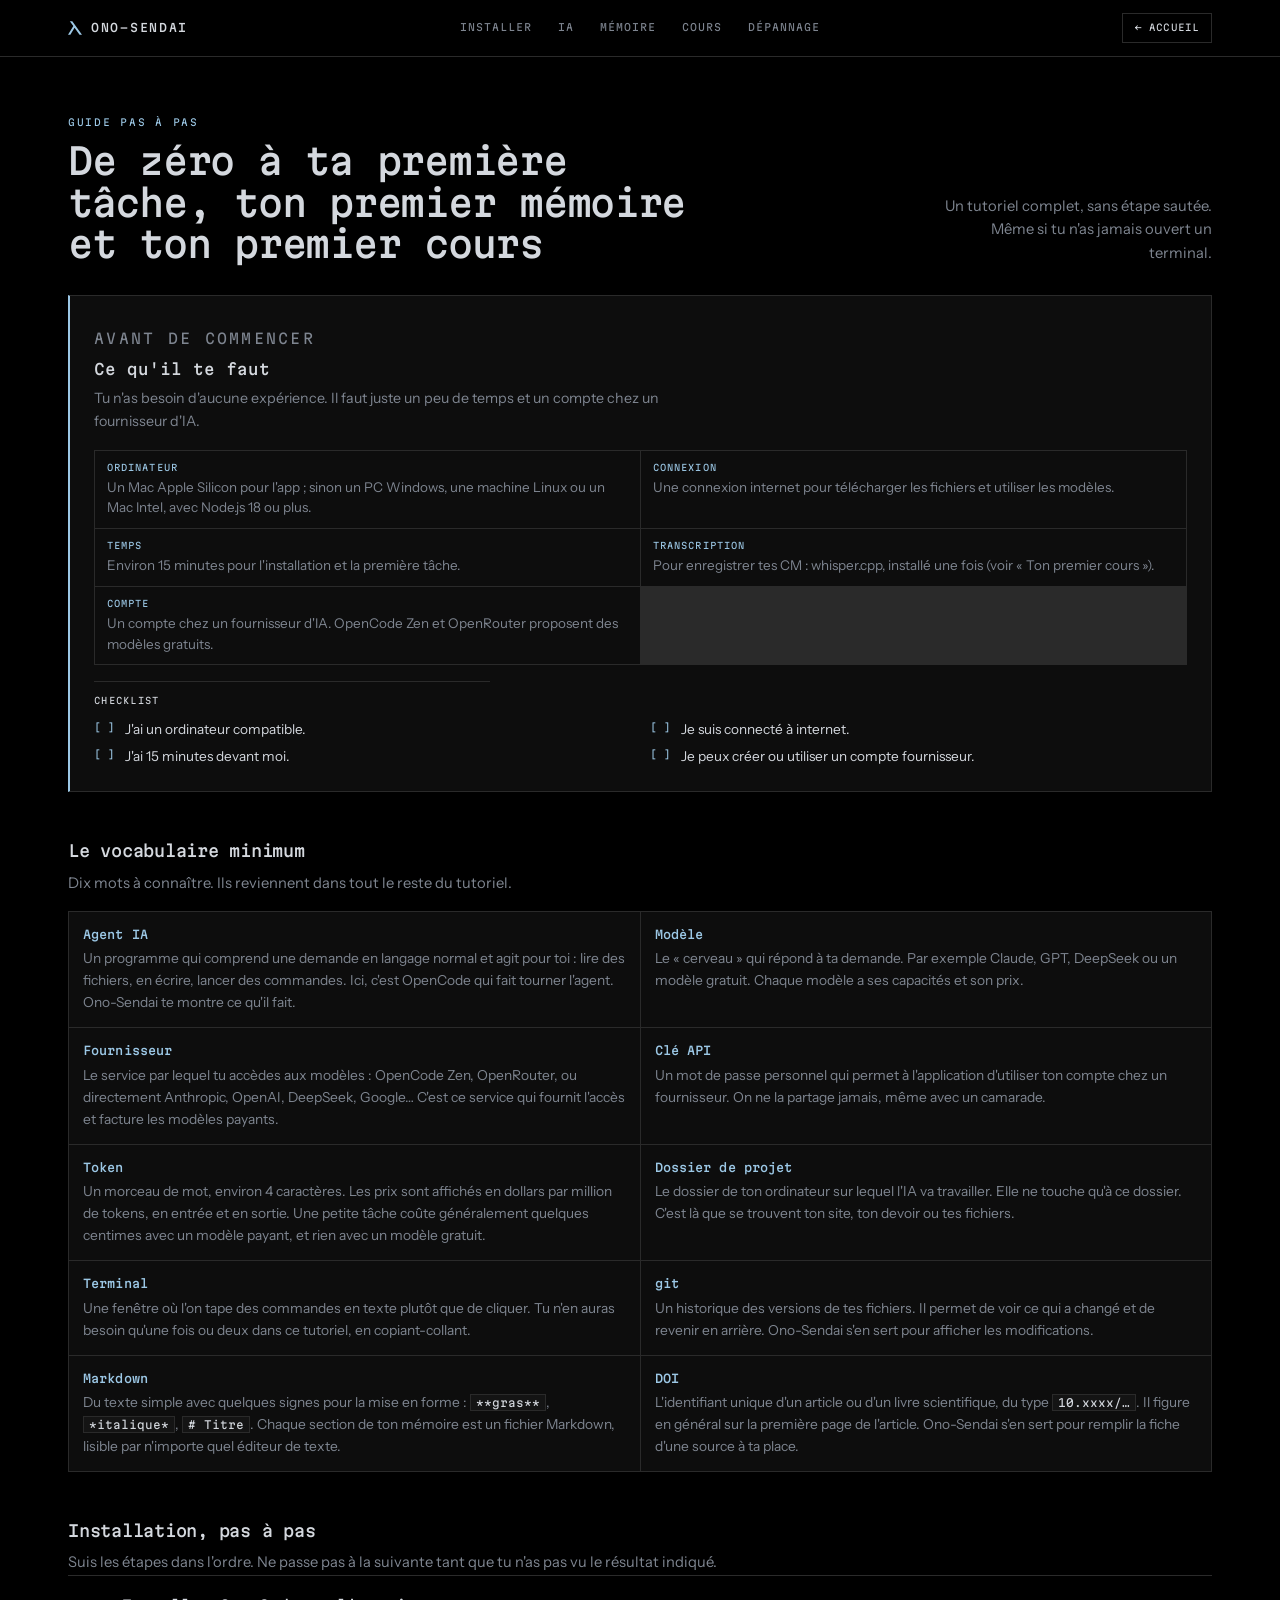
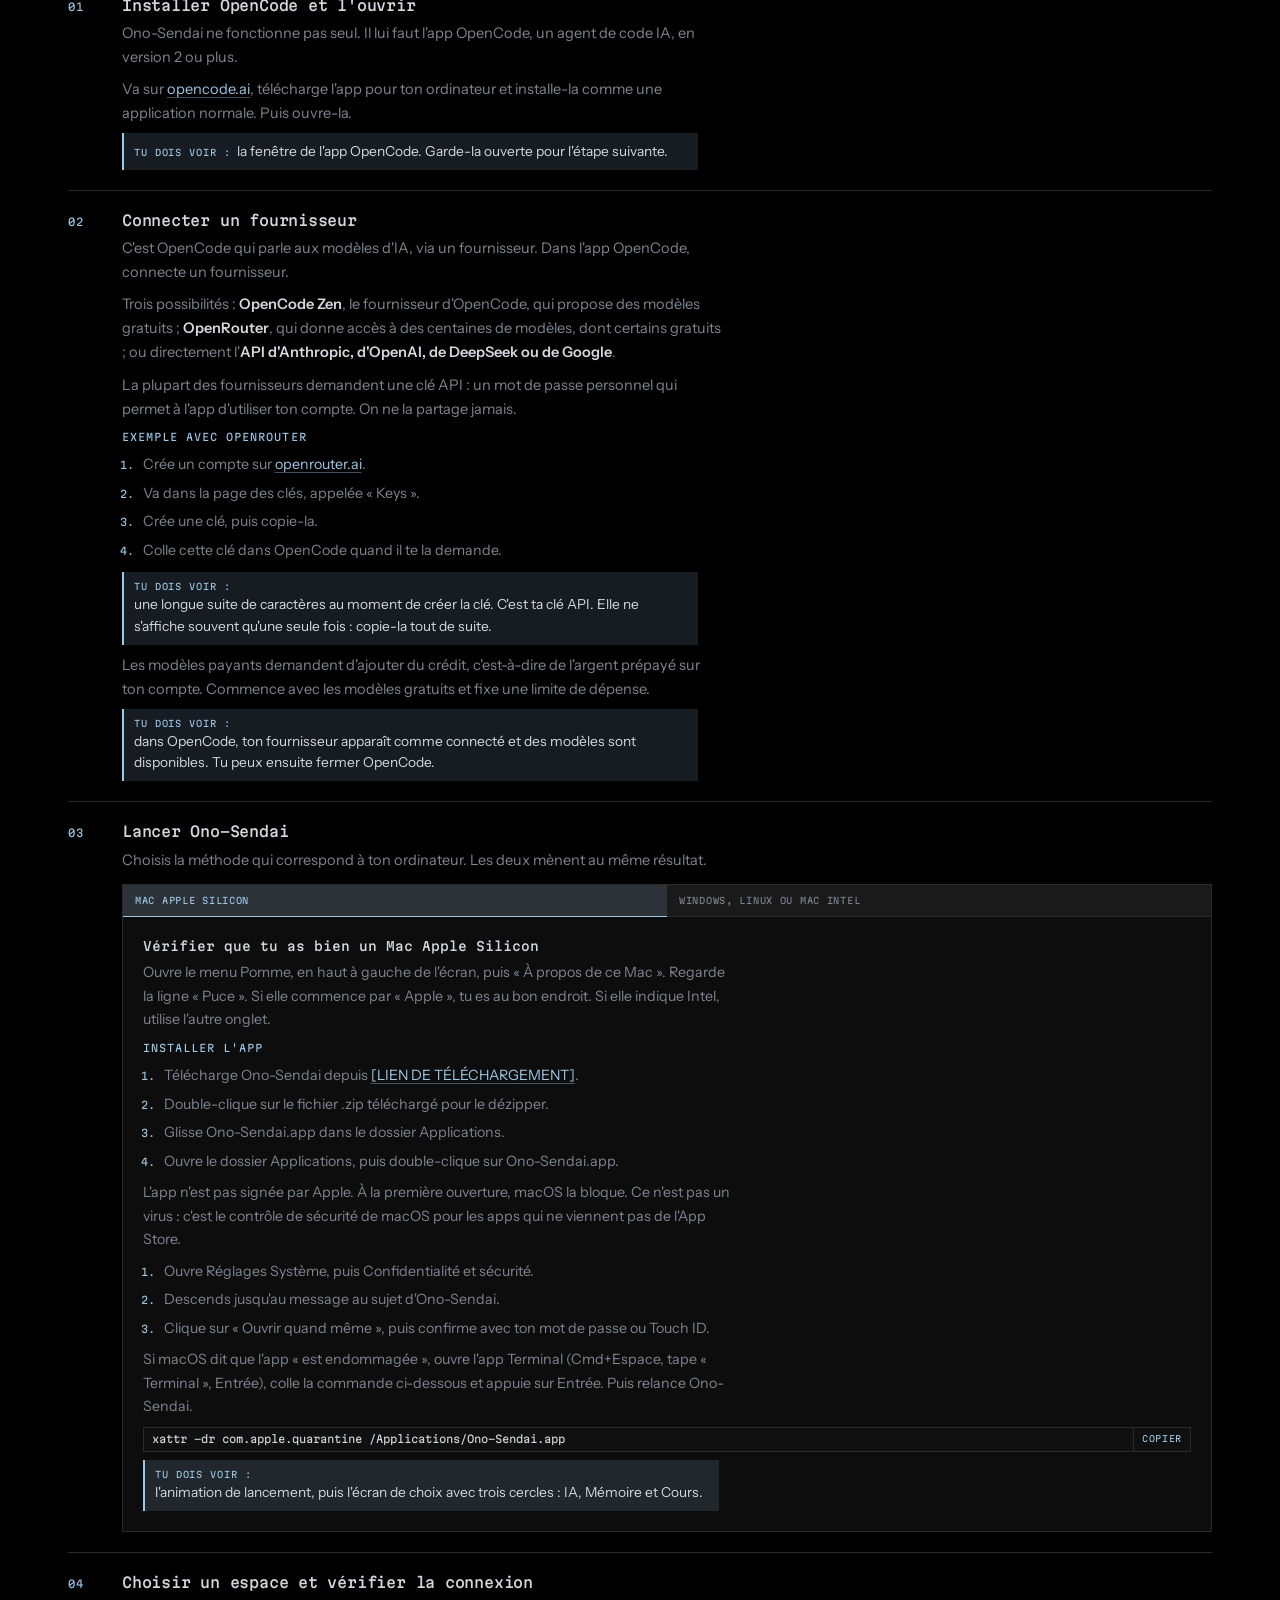
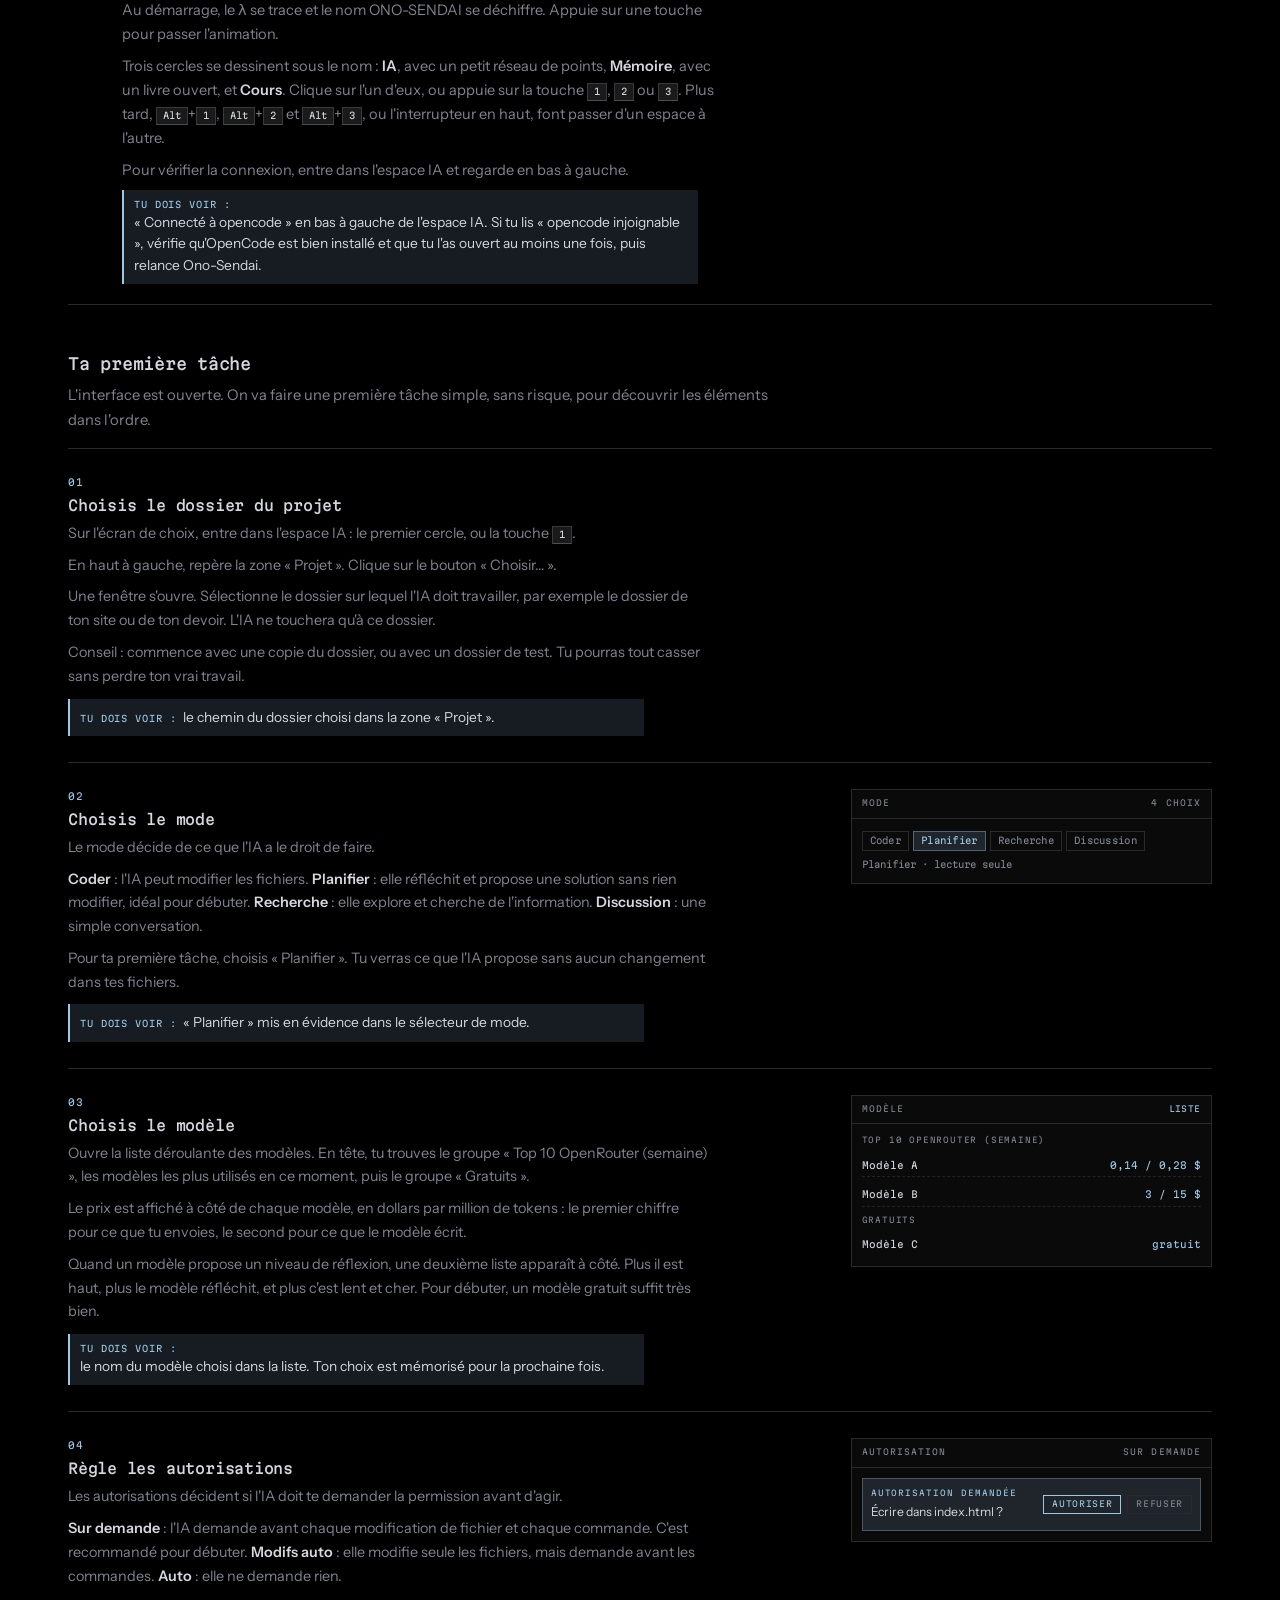
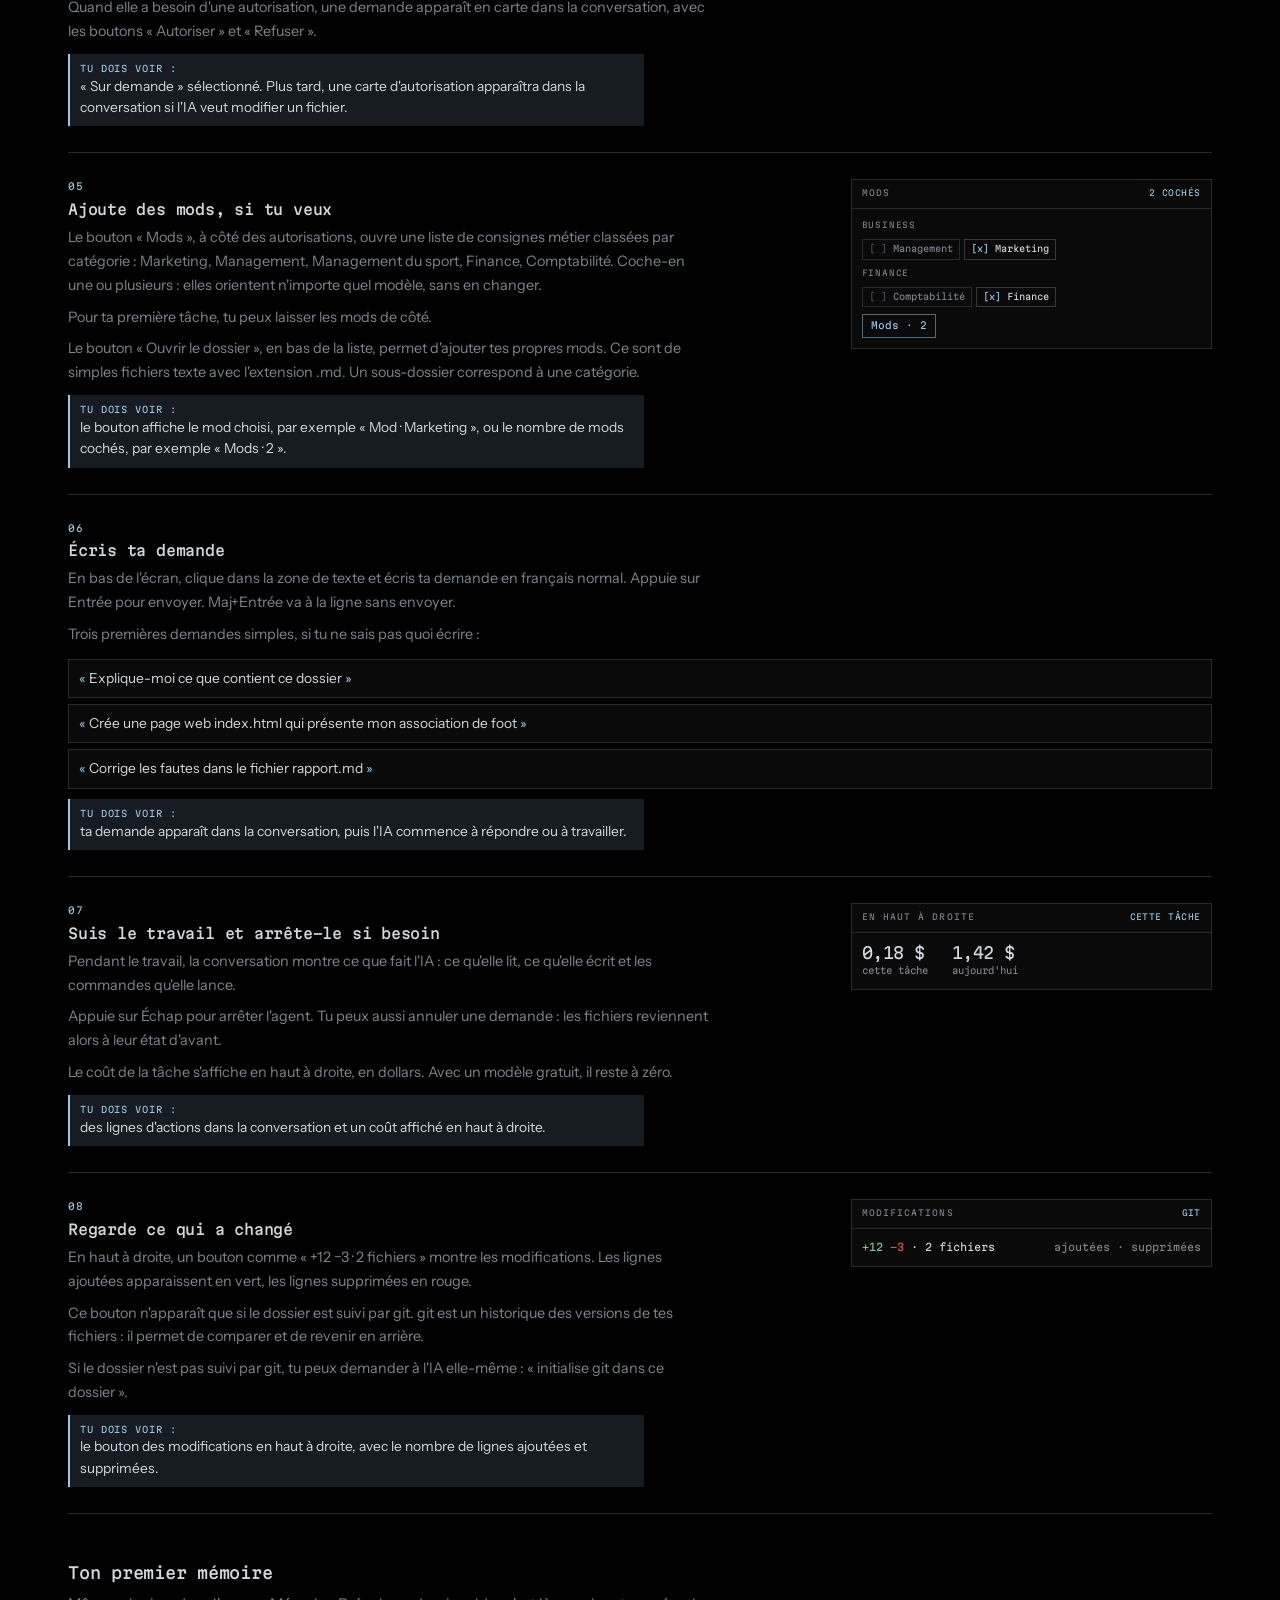
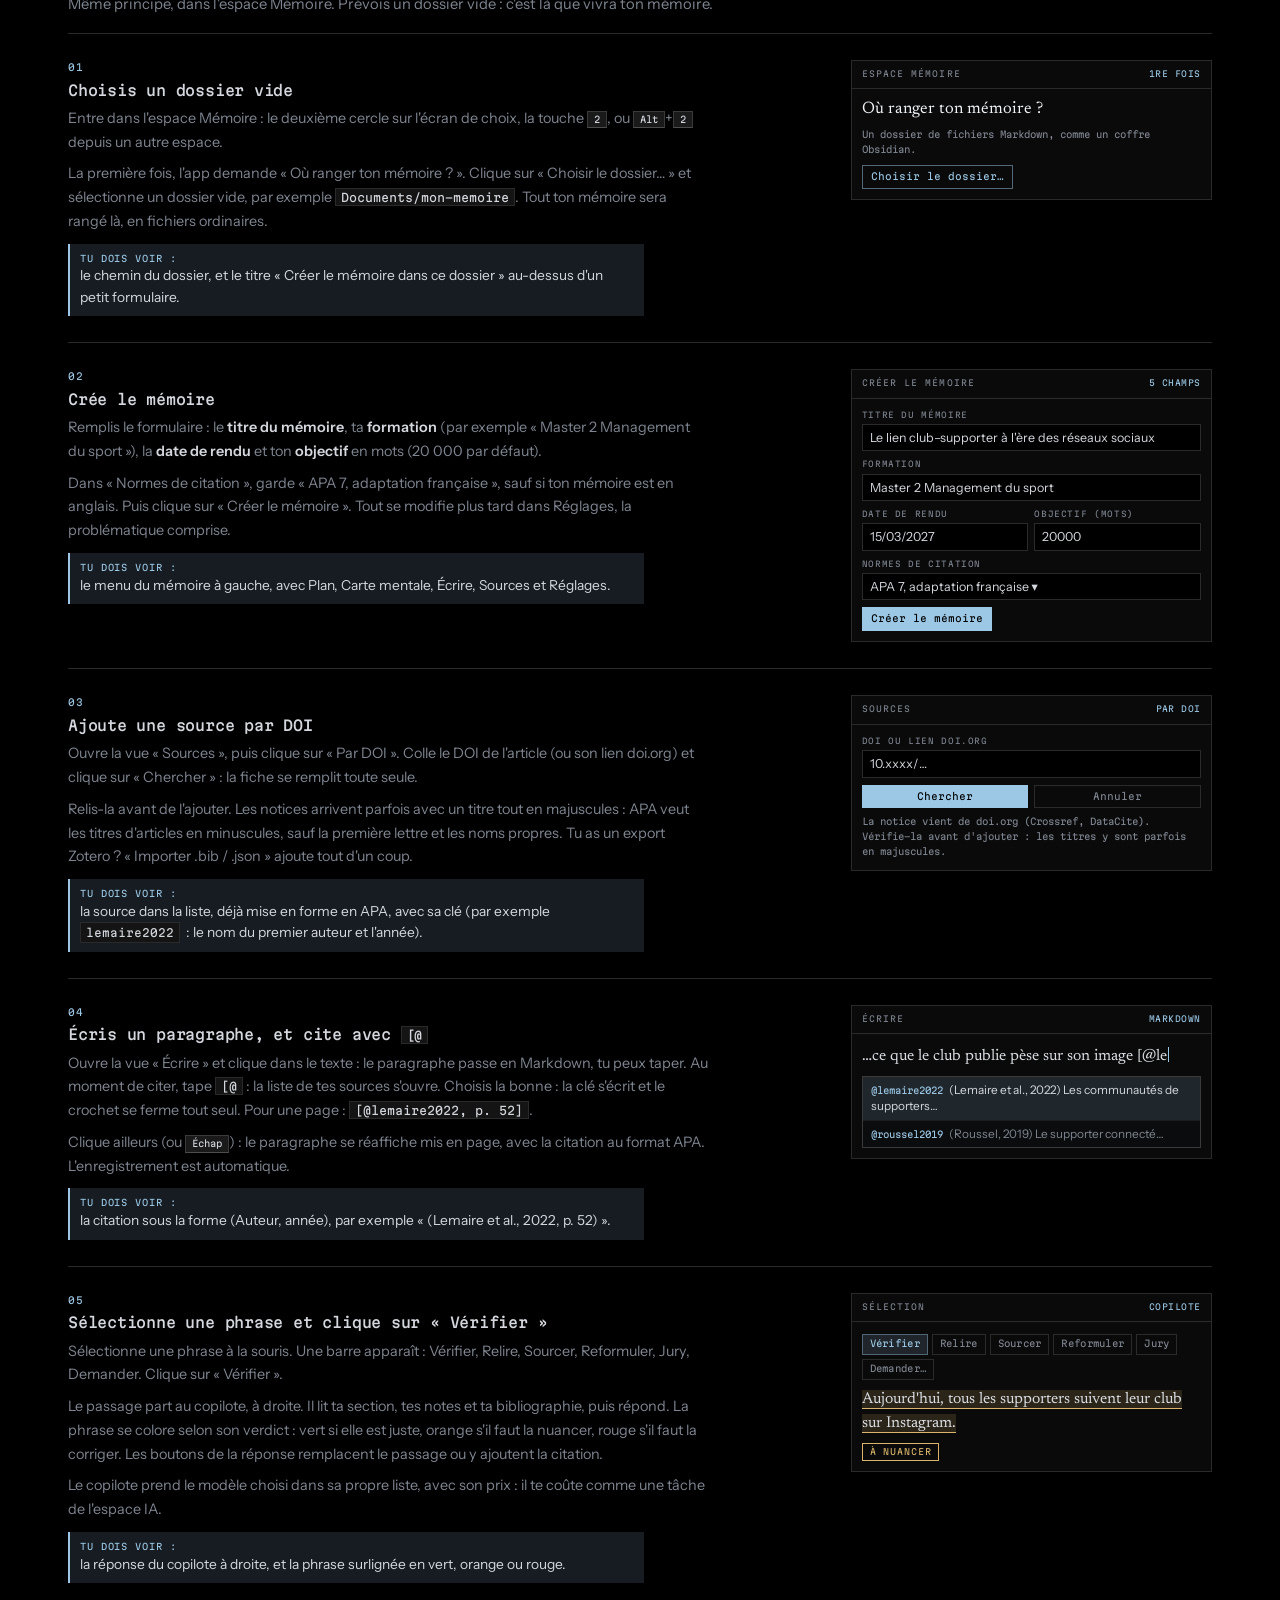
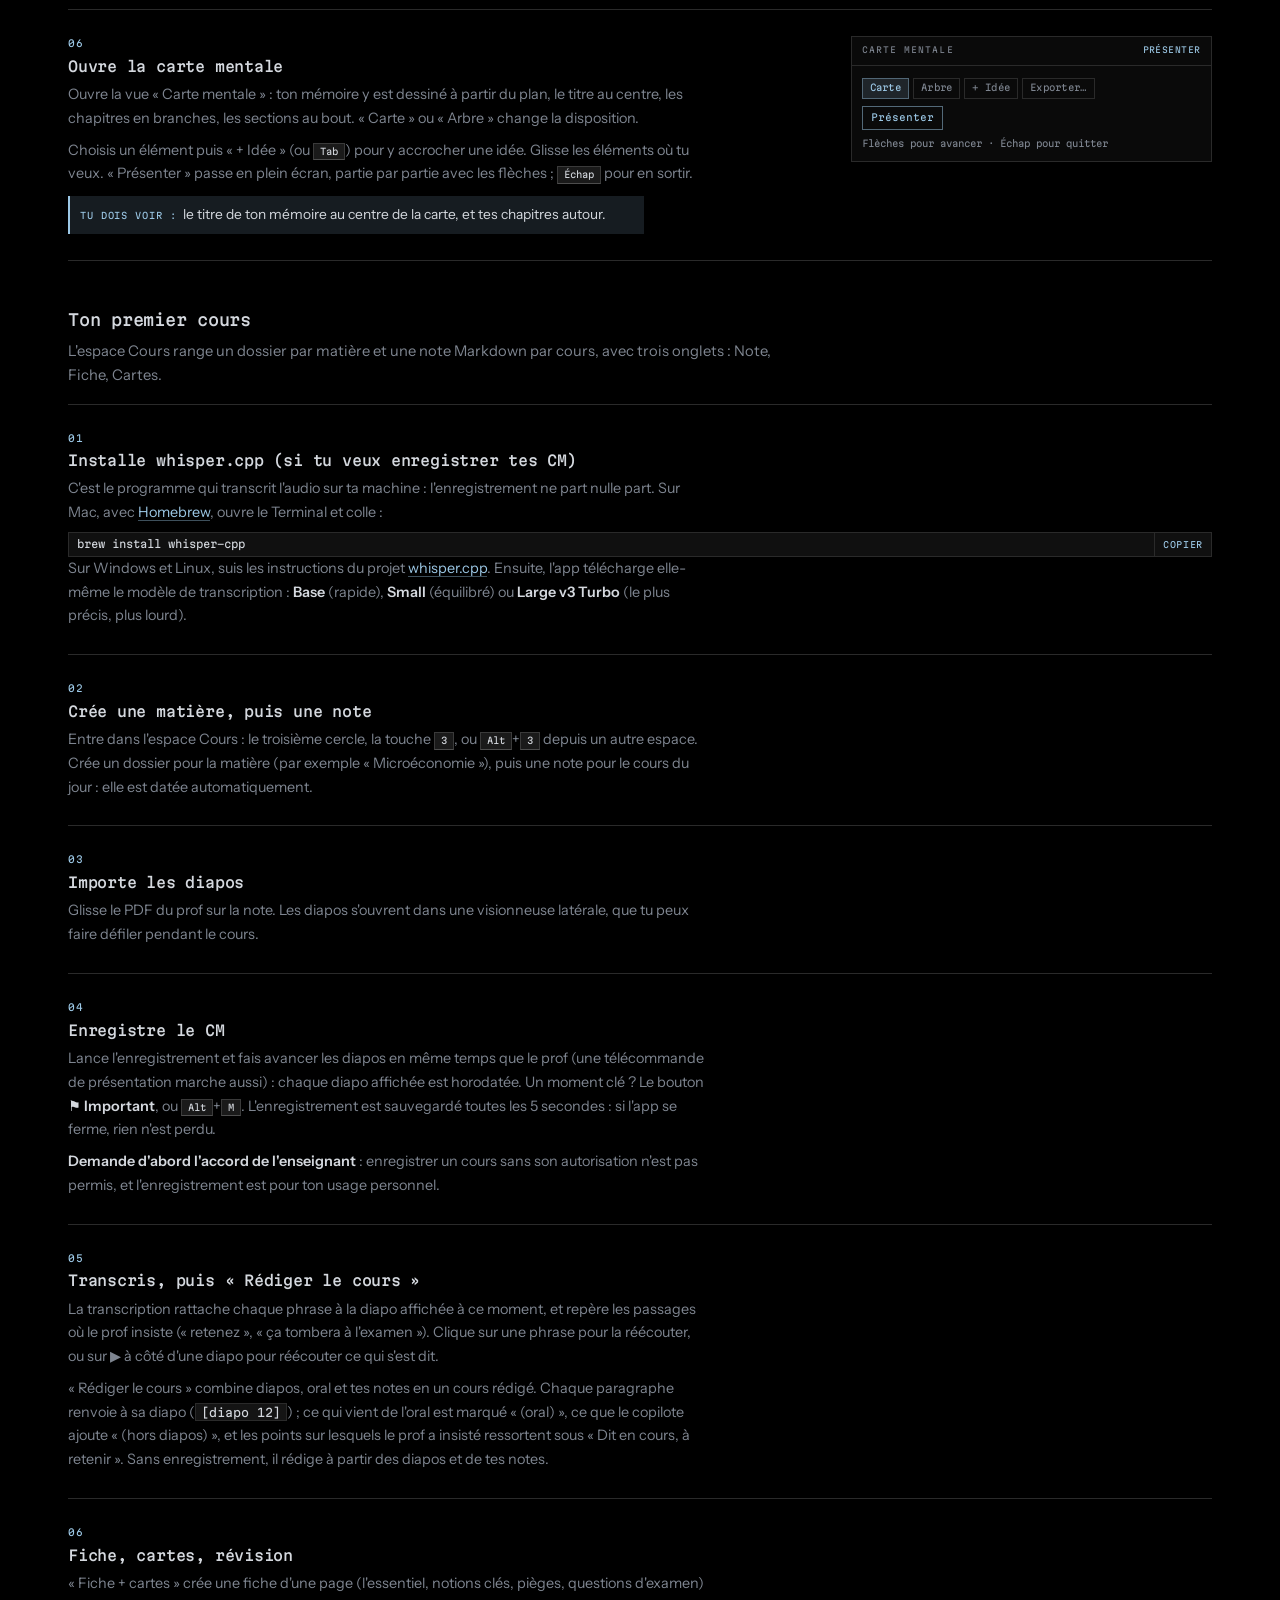
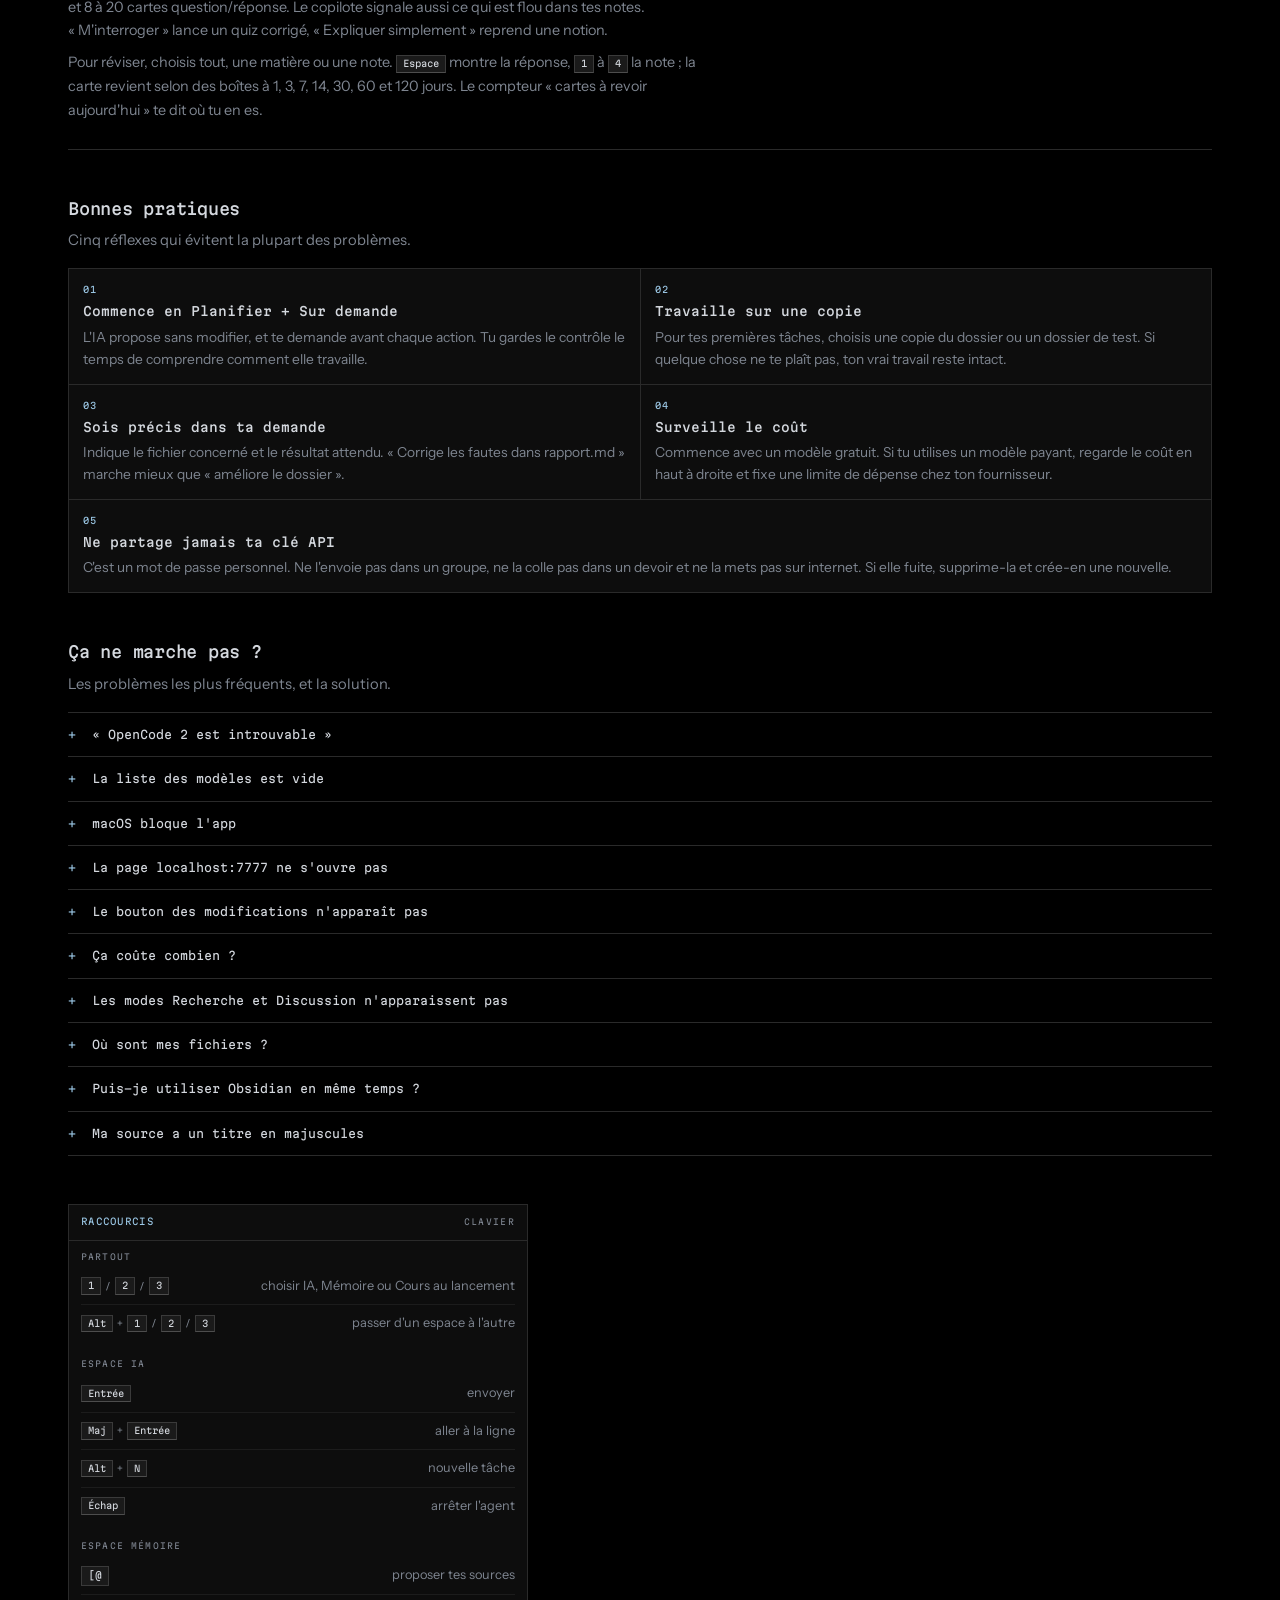
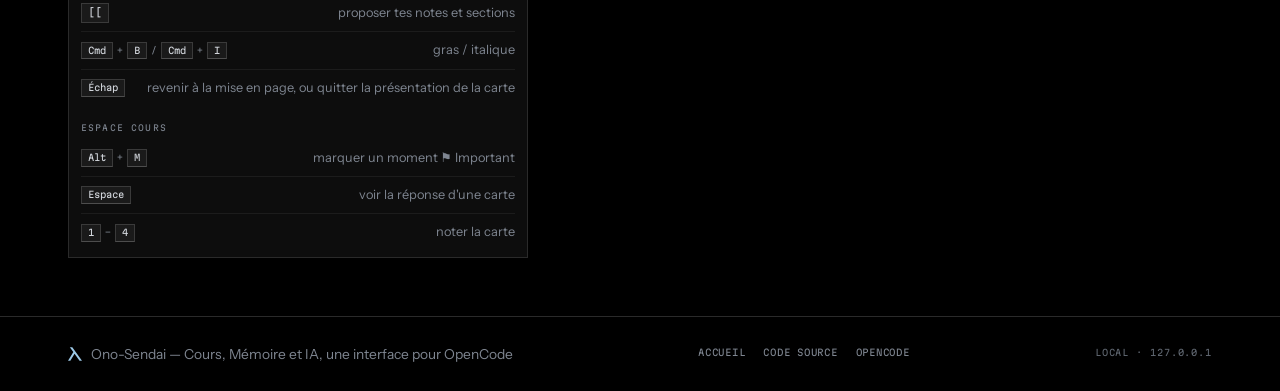
==== guide.html @ bf69ac24 "Landing v3 : trois espaces, démo Cours et guide séparé - Hero : titre orienté bénéfice, nom qui se d" ====
<!doctype html>
<html lang="fr">
<head>
<meta charset="utf-8">
<meta name="viewport" content="width=device-width, initial-scale=1">
<title>Guide d'installation et de prise en main — Ono-Sendai</title>
<meta name="description" content="Installer Ono-Sendai pas à pas (OpenCode, fournisseur de modèles, app Mac ou navigateur, whisper.cpp), puis ta première tâche IA, ton premier mémoire et ton premier cours. Dépannage inclus.">
<meta name="color-scheme" content="dark">
<meta name="theme-color" content="#000000">
<link rel="icon" href="assets/favicon.svg" type="image/svg+xml">
<meta property="og:type" content="article">
<meta property="og:locale" content="fr_FR">
<meta property="og:site_name" content="Ono-Sendai">
<meta property="og:title" content="Guide pas à pas — Ono-Sendai">
<meta property="og:description" content="De zéro à ta première tâche, ton premier mémoire et ton premier cours. Même si tu n'as jamais ouvert un terminal.">
<meta property="og:image" content="assets/og.jpg">
<meta name="twitter:card" content="summary_large_image">
<script>document.documentElement.classList.add('js')</script>
<link rel="preconnect" href="https://fonts.googleapis.com">
<link rel="preconnect" href="https://fonts.gstatic.com" crossorigin>
<link href="https://fonts.googleapis.com/css2?family=Instrument+Sans:ital,wght@0,400..700;1,400..600&family=Martian+Mono:wdth,wght@75..112.5,100..800&family=Newsreader:ital,opsz,wght@0,6..72,400..600;1,6..72,400&display=swap" rel="stylesheet">
<link rel="stylesheet" href="assets/site.css">
<script src="assets/site.js" defer></script>
</head>
<body>
<a class="skip" href="#contenu">Aller au contenu</a>

<header class="site-header">
  <div class="wrap header-inner">
    <a class="brand" href="index.html" aria-label="Ono-Sendai, page d'accueil">
      <svg class="brand-mark" viewBox="0 0 1027 1000" aria-hidden="true" focusable="false"><path fill="currentColor" pathLength="1" d="M135 0 L315 0 L1027 1000 L847 1000 L483 489 L171 1000 L0 1000 L391 360 Z"/></svg>
      <span>Ono-Sendai</span>
    </a>
    <nav class="nav" aria-label="Sommaire du guide">
      <a href="#installation">Installer</a>
      <a href="#premiere-tache">IA</a>
      <a href="#premier-memoire">Mémoire</a>
      <a href="#premier-cours">Cours</a>
      <a href="#depannage">Dépannage</a>
    </nav>
    <a class="btn ghost sm header-cta" href="index.html">← Accueil</a>
  </div>
</header>

<main id="contenu">
  <section class="section guide" id="utilisation" aria-labelledby="usage-title">
    <div class="wrap">
      <div class="section-head">
        <div>
          <p class="eyebrow">Guide pas à pas</p>
          <h1 id="usage-title" class="guide-h1">De zéro à ta première tâche, ton premier mémoire et ton premier cours</h1>
        </div>
        <p class="section-note">Un tutoriel complet, sans étape sautée. Même si tu n'as jamais ouvert un terminal.</p>
      </div>

      <div class="callout" aria-labelledby="prereq-title">
        <p class="callout-label">Avant de commencer</p>
        <h3 id="prereq-title">Ce qu'il te faut</h3>
        <p>Tu n'as besoin d'aucune expérience. Il faut juste un peu de temps et un compte chez un fournisseur d'IA.</p>
        <ul class="need-list">
          <li>
            <span class="need-key">Ordinateur</span>
            <span>Un Mac Apple Silicon pour l'app&nbsp;; sinon un PC Windows, une machine Linux ou un Mac Intel, avec Node.js 18 ou plus.</span>
          </li>
          <li>
            <span class="need-key">Connexion</span>
            <span>Une connexion internet pour télécharger les fichiers et utiliser les modèles.</span>
          </li>
          <li>
            <span class="need-key">Temps</span>
            <span>Environ 15 minutes pour l'installation et la première tâche.</span>
          </li>
          <li>
            <span class="need-key">Transcription</span>
            <span>Pour enregistrer tes CM&nbsp;: whisper.cpp, installé une fois (voir «&nbsp;Ton premier cours&nbsp;»).</span>
          </li>
          <li>
            <span class="need-key">Compte</span>
            <span>Un compte chez un fournisseur d'IA. OpenCode Zen et OpenRouter proposent des modèles gratuits.</span>
          </li>
        </ul>
        <p class="check-label">Checklist</p>
        <ul class="checklist">
          <li>J'ai un ordinateur compatible.</li>
          <li>Je suis connecté à internet.</li>
          <li>J'ai 15 minutes devant moi.</li>
          <li>Je peux créer ou utiliser un compte fournisseur.</li>
        </ul>
      </div>

      <h3 class="block-title">Le vocabulaire minimum</h3>
      <p class="block-intro">Dix mots à connaître. Ils reviennent dans tout le reste du tutoriel.</p>
      <dl class="glossary">
        <div class="term">
          <dt>Agent IA</dt>
          <dd>Un programme qui comprend une demande en langage normal et agit pour toi : lire des fichiers, en écrire, lancer des commandes. Ici, c'est OpenCode qui fait tourner l'agent. Ono-Sendai te montre ce qu'il fait.</dd>
        </div>
        <div class="term">
          <dt>Modèle</dt>
          <dd>Le « cerveau » qui répond à ta demande. Par exemple Claude, GPT, DeepSeek ou un modèle gratuit. Chaque modèle a ses capacités et son prix.</dd>
        </div>
        <div class="term">
          <dt>Fournisseur</dt>
          <dd>Le service par lequel tu accèdes aux modèles : OpenCode Zen, OpenRouter, ou directement Anthropic, OpenAI, DeepSeek, Google… C'est ce service qui fournit l'accès et facture les modèles payants.</dd>
        </div>
        <div class="term">
          <dt>Clé API</dt>
          <dd>Un mot de passe personnel qui permet à l'application d'utiliser ton compte chez un fournisseur. On ne la partage jamais, même avec un camarade.</dd>
        </div>
        <div class="term">
          <dt>Token</dt>
          <dd>Un morceau de mot, environ 4 caractères. Les prix sont affichés en dollars par million de tokens, en entrée et en sortie. Une petite tâche coûte généralement quelques centimes avec un modèle payant, et rien avec un modèle gratuit.</dd>
        </div>
        <div class="term">
          <dt>Dossier de projet</dt>
          <dd>Le dossier de ton ordinateur sur lequel l'IA va travailler. Elle ne touche qu'à ce dossier. C'est là que se trouvent ton site, ton devoir ou tes fichiers.</dd>
        </div>
        <div class="term">
          <dt>Terminal</dt>
          <dd>Une fenêtre où l'on tape des commandes en texte plutôt que de cliquer. Tu n'en auras besoin qu'une fois ou deux dans ce tutoriel, en copiant-collant.</dd>
        </div>
        <div class="term">
          <dt>git</dt>
          <dd>Un historique des versions de tes fichiers. Il permet de voir ce qui a changé et de revenir en arrière. Ono-Sendai s'en sert pour afficher les modifications.</dd>
        </div>
        <div class="term">
          <dt>Markdown</dt>
          <dd>Du texte simple avec quelques signes pour la mise en forme : <span class="inline-code">**gras**</span>, <span class="inline-code">*italique*</span>, <span class="inline-code"># Titre</span>. Chaque section de ton mémoire est un fichier Markdown, lisible par n'importe quel éditeur de texte.</dd>
        </div>
        <div class="term">
          <dt>DOI</dt>
          <dd>L'identifiant unique d'un article ou d'un livre scientifique, du type <span class="inline-code">10.xxxx/…</span>. Il figure en général sur la première page de l'article. Ono-Sendai s'en sert pour remplir la fiche d'une source à ta place.</dd>
        </div>
      </dl>

      <h3 class="block-title" id="installation">Installation, pas à pas</h3>
      <p class="block-intro">Suis les étapes dans l'ordre. Ne passe pas à la suivante tant que tu n'as pas vu le résultat indiqué.</p>

      <ol class="steps install-steps">
        <li class="step">
          <span class="step-num">01</span>
          <div>
            <h3>Installer OpenCode et l'ouvrir</h3>
            <p>Ono-Sendai ne fonctionne pas seul. Il lui faut l'app OpenCode, un agent de code IA, en version 2 ou plus.</p>
            <p>Va sur <a href="https://opencode.ai" target="_blank" rel="noopener">opencode.ai</a>, télécharge l'app pour ton ordinateur et installe-la comme une application normale. Puis ouvre-la.</p>
            <p class="see"><span class="see-label">Tu dois voir :</span> la fenêtre de l'app OpenCode. Garde-la ouverte pour l'étape suivante.</p>
          </div>
        </li>

        <li class="step">
          <span class="step-num">02</span>
          <div>
            <h3>Connecter un fournisseur</h3>
            <p>C'est OpenCode qui parle aux modèles d'IA, via un fournisseur. Dans l'app OpenCode, connecte un fournisseur.</p>
            <p>Trois possibilités : <strong>OpenCode Zen</strong>, le fournisseur d'OpenCode, qui propose des modèles gratuits ; <strong>OpenRouter</strong>, qui donne accès à des centaines de modèles, dont certains gratuits ; ou directement l'<strong>API d'Anthropic, d'OpenAI, de DeepSeek ou de Google</strong>.</p>
            <p>La plupart des fournisseurs demandent une clé API : un mot de passe personnel qui permet à l'app d'utiliser ton compte. On ne la partage jamais.</p>
            <p class="subhead">Exemple avec OpenRouter</p>
            <ol class="mini-steps">
              <li>Crée un compte sur <a href="https://openrouter.ai" target="_blank" rel="noopener">openrouter.ai</a>.</li>
              <li>Va dans la page des clés, appelée « Keys ».</li>
              <li>Crée une clé, puis copie-la.</li>
              <li>Colle cette clé dans OpenCode quand il te la demande.</li>
            </ol>
            <p class="see"><span class="see-label">Tu dois voir :</span> une longue suite de caractères au moment de créer la clé. C'est ta clé API. Elle ne s'affiche souvent qu'une seule fois : copie-la tout de suite.</p>
            <p>Les modèles payants demandent d'ajouter du crédit, c'est-à-dire de l'argent prépayé sur ton compte. Commence avec les modèles gratuits et fixe une limite de dépense.</p>
            <p class="see"><span class="see-label">Tu dois voir :</span> dans OpenCode, ton fournisseur apparaît comme connecté et des modèles sont disponibles. Tu peux ensuite fermer OpenCode.</p>
          </div>
        </li>

        <li class="step">
          <span class="step-num">03</span>
          <div>
            <h3>Lancer Ono-Sendai</h3>
            <p>Choisis la méthode qui correspond à ton ordinateur. Les deux mènent au même résultat.</p>

            <div class="install-tabs" data-tabs>
              <div class="tablist" role="tablist" aria-label="Choisir la méthode de lancement" aria-orientation="horizontal">
                <button class="launch-tab" type="button" role="tab" id="tab-mac" aria-controls="panel-mac" aria-selected="true" tabindex="0">Mac Apple Silicon</button>
                <button class="launch-tab" type="button" role="tab" id="tab-web" aria-controls="panel-web" aria-selected="false" tabindex="-1">Windows, Linux ou Mac Intel</button>
              </div>

              <div class="tab-panel" role="tabpanel" id="panel-mac" aria-labelledby="tab-mac" tabindex="0">
                <h4 class="panel-title">Vérifier que tu as bien un Mac Apple Silicon</h4>
                <p>Ouvre le menu Pomme, en haut à gauche de l'écran, puis « À propos de ce Mac ». Regarde la ligne « Puce ». Si elle commence par « Apple », tu es au bon endroit. Si elle indique Intel, utilise l'autre onglet.</p>
                <p class="subhead">Installer l'app</p>
                <ol class="mini-steps">
                  <li>Télécharge Ono-Sendai depuis <a href="[LIEN DE TÉLÉCHARGEMENT]" target="_blank" rel="noopener">[LIEN DE TÉLÉCHARGEMENT]</a>.</li>
                  <li>Double-clique sur le fichier .zip téléchargé pour le dézipper.</li>
                  <li>Glisse Ono-Sendai.app dans le dossier Applications.</li>
                  <li>Ouvre le dossier Applications, puis double-clique sur Ono-Sendai.app.</li>
                </ol>
                <p>L'app n'est pas signée par Apple. À la première ouverture, macOS la bloque. Ce n'est pas un virus : c'est le contrôle de sécurité de macOS pour les apps qui ne viennent pas de l'App Store.</p>
                <ol class="mini-steps">
                  <li>Ouvre Réglages Système, puis Confidentialité et sécurité.</li>
                  <li>Descends jusqu'au message au sujet d'Ono-Sendai.</li>
                  <li>Clique sur « Ouvrir quand même », puis confirme avec ton mot de passe ou Touch ID.</li>
                </ol>
                <p>Si macOS dit que l'app « est endommagée », ouvre l'app Terminal (Cmd+Espace, tape « Terminal », Entrée), colle la commande ci-dessous et appuie sur Entrée. Puis relance Ono-Sendai.</p>
                <span class="cmd wide">
                  <code>xattr -dr com.apple.quarantine /Applications/Ono-Sendai.app</code>
                  <button class="copy" type="button" data-copy="xattr -dr com.apple.quarantine /Applications/Ono-Sendai.app" aria-label="Copier la commande xattr">copier</button>
                </span>
                <p class="see"><span class="see-label">Tu dois voir :</span> l'animation de lancement, puis l'écran de choix avec trois cercles&nbsp;: IA, Mémoire et Cours.</p>
              </div>

              <div class="tab-panel" role="tabpanel" id="panel-web" aria-labelledby="tab-web" tabindex="0">
                <h4 class="panel-title">Installer Node.js</h4>
                <p>Node.js est le programme qui fait tourner Ono-Sendai dans ton navigateur. Il te faut la version 18 ou plus.</p>
                <ol class="mini-steps">
                  <li>Va sur <a href="https://nodejs.org" target="_blank" rel="noopener">nodejs.org</a>.</li>
                  <li>Choisis la version « LTS », c'est-à-dire la version stable.</li>
                  <li>Installe-la avec les options par défaut.</li>
                </ol>
                <p class="see"><span class="see-label">Tu dois voir :</span> l'installation de Node.js se termine sans erreur.</p>
                <p class="subhead">Lancer Ono-Sendai</p>
                <ol class="mini-steps">
                  <li>Télécharge le dossier Ono-Sendai depuis <a href="[LIEN DE TÉLÉCHARGEMENT]" target="_blank" rel="noopener">[LIEN DE TÉLÉCHARGEMENT]</a>, puis dézippe-le.</li>
                  <li><strong>Windows</strong> : ouvre le dossier et double-clique sur <span class="inline-code">start.bat</span>. Si Windows affiche « Windows a protégé votre ordinateur », clique sur « Informations complémentaires » puis « Exécuter quand même ».</li>
                  <li><strong>Mac Intel ou Linux</strong> : ouvre le Terminal, tape <span class="inline-code">sh</span> suivi d'un espace, glisse le fichier <span class="inline-code">start.sh</span> du dossier dans la fenêtre du Terminal (son chemin s'écrit tout seul), puis appuie sur Entrée.</li>
                </ol>
                <p>Une fenêtre noire reste ouverte : c'est le programme qui fait tourner Ono-Sendai. Laisse-la ouverte pendant tout ton travail ; la fermer arrête Ono-Sendai.</p>
                <p>L'interface s'ouvre dans ton navigateur à l'adresse <span class="inline-code">http://localhost:7777</span>. C'est une adresse locale : elle ne fonctionne que sur ton ordinateur, pas sur internet. Si la page ne s'ouvre pas seule, tape l'adresse toi-même.</p>
                <p class="see"><span class="see-label">Tu dois voir :</span> l'écran de choix d'Ono-Sendai dans le navigateur (trois cercles&nbsp;: IA, Mémoire et Cours), et la fenêtre noire toujours ouverte.</p>
              </div>
            </div>
          </div>
        </li>

        <li class="step">
          <span class="step-num">04</span>
          <div>
            <h3>Choisir un espace et vérifier la connexion</h3>
            <p>Au démarrage, le λ se trace et le nom ONO-SENDAI se déchiffre. Appuie sur une touche pour passer l'animation.</p>
            <p>Trois cercles se dessinent sous le nom : <strong>IA</strong>, avec un petit réseau de points, <strong>Mémoire</strong>, avec un livre ouvert, et <strong>Cours</strong>. Clique sur l'un d'eux, ou appuie sur la touche <kbd>1</kbd>, <kbd>2</kbd> ou <kbd>3</kbd>. Plus tard, <kbd>Alt</kbd>+<kbd>1</kbd>, <kbd>Alt</kbd>+<kbd>2</kbd> et <kbd>Alt</kbd>+<kbd>3</kbd>, ou l'interrupteur en haut, font passer d'un espace à l'autre.</p>
            <p>Pour vérifier la connexion, entre dans l'espace IA et regarde en bas à gauche.</p>
            <p class="see"><span class="see-label">Tu dois voir :</span> « Connecté à opencode » en bas à gauche de l'espace IA. Si tu lis « opencode injoignable », vérifie qu'OpenCode est bien installé et que tu l'as ouvert au moins une fois, puis relance Ono-Sendai.</p>
          </div>
        </li>
      </ol>

      <h3 class="block-title" id="premiere-tache">Ta première tâche</h3>
      <p class="block-intro">L'interface est ouverte. On va faire une première tâche simple, sans risque, pour découvrir les éléments dans l'ordre.</p>

      <ol class="tutorial">
        <li class="tut-step solo">
          <div class="tut-copy">
            <p class="tut-num">01</p>
            <h3>Choisis le dossier du projet</h3>
            <p>Sur l'écran de choix, entre dans l'espace IA : le premier cercle, ou la touche <kbd>1</kbd>.</p>
            <p>En haut à gauche, repère la zone « Projet ». Clique sur le bouton « Choisir… ».</p>
            <p>Une fenêtre s'ouvre. Sélectionne le dossier sur lequel l'IA doit travailler, par exemple le dossier de ton site ou de ton devoir. L'IA ne touchera qu'à ce dossier.</p>
            <p>Conseil : commence avec une copie du dossier, ou avec un dossier de test. Tu pourras tout casser sans perdre ton vrai travail.</p>
            <p class="see"><span class="see-label">Tu dois voir :</span> le chemin du dossier choisi dans la zone « Projet ».</p>
          </div>
        </li>

        <li class="tut-step">
          <div class="tut-copy">
            <p class="tut-num">02</p>
            <h3>Choisis le mode</h3>
            <p>Le mode décide de ce que l'IA a le droit de faire.</p>
            <p><strong>Coder</strong> : l'IA peut modifier les fichiers. <strong>Planifier</strong> : elle réfléchit et propose une solution sans rien modifier, idéal pour débuter. <strong>Recherche</strong> : elle explore et cherche de l'information. <strong>Discussion</strong> : une simple conversation.</p>
            <p>Pour ta première tâche, choisis « Planifier ». Tu verras ce que l'IA propose sans aucun changement dans tes fichiers.</p>
            <p class="see"><span class="see-label">Tu dois voir :</span> « Planifier » mis en évidence dans le sélecteur de mode.</p>
          </div>
          <div class="mock" role="img" aria-label="Maquette du sélecteur de mode avec Coder, Planifier, Recherche et Discussion. Planifier est sélectionné.">
            <div class="mock-head"><span>Mode</span><span>4 choix</span></div>
            <div class="mock-body">
              <div class="chips">
                <span class="chip">Coder</span>
                <span class="chip on">Planifier</span>
                <span class="chip">Recherche</span>
                <span class="chip">Discussion</span>
              </div>
              <span class="micro">Planifier · lecture seule</span>
            </div>
          </div>
        </li>

        <li class="tut-step">
          <div class="tut-copy">
            <p class="tut-num">03</p>
            <h3>Choisis le modèle</h3>
            <p>Ouvre la liste déroulante des modèles. En tête, tu trouves le groupe « Top 10 OpenRouter (semaine) », les modèles les plus utilisés en ce moment, puis le groupe « Gratuits ».</p>
            <p>Le prix est affiché à côté de chaque modèle, en dollars par million de tokens : le premier chiffre pour ce que tu envoies, le second pour ce que le modèle écrit.</p>
            <p>Quand un modèle propose un niveau de réflexion, une deuxième liste apparaît à côté. Plus il est haut, plus le modèle réfléchit, et plus c'est lent et cher. Pour débuter, un modèle gratuit suffit très bien.</p>
            <p class="see"><span class="see-label">Tu dois voir :</span> le nom du modèle choisi dans la liste. Ton choix est mémorisé pour la prochaine fois.</p>
          </div>
          <div class="mock" role="img" aria-label="Maquette de la liste des modèles avec le top 10 de la semaine, un groupe Gratuits et des prix.">
            <div class="mock-head"><span>Modèle</span><span class="accent">Liste</span></div>
            <div class="mock-body">
              <p class="mock-label">Top 10 OpenRouter (semaine)</p>
              <div class="model-row"><span>Modèle A</span><span class="price">0,14 / 0,28 $</span></div>
              <div class="model-row"><span>Modèle B</span><span class="price">3 / 15 $</span></div>
              <p class="mock-label">Gratuits</p>
              <div class="model-row"><span>Modèle C</span><span class="price">gratuit</span></div>
            </div>
          </div>
        </li>

        <li class="tut-step">
          <div class="tut-copy">
            <p class="tut-num">04</p>
            <h3>Règle les autorisations</h3>
            <p>Les autorisations décident si l'IA doit te demander la permission avant d'agir.</p>
            <p><strong>Sur demande</strong> : l'IA demande avant chaque modification de fichier et chaque commande. C'est recommandé pour débuter. <strong>Modifs auto</strong> : elle modifie seule les fichiers, mais demande avant les commandes. <strong>Auto</strong> : elle ne demande rien.</p>
            <p>Quand elle a besoin d'une autorisation, une demande apparaît en carte dans la conversation, avec les boutons « Autoriser » et « Refuser ».</p>
            <p class="see"><span class="see-label">Tu dois voir :</span> « Sur demande » sélectionné. Plus tard, une carte d'autorisation apparaîtra dans la conversation si l'IA veut modifier un fichier.</p>
          </div>
          <div class="mock" role="img" aria-label="Maquette d'une carte d'autorisation avec les boutons Autoriser et Refuser.">
            <div class="mock-head"><span>Autorisation</span><span>Sur demande</span></div>
            <div class="mock-body">
              <div class="perm">
                <div>
                  <span class="perm-label">Autorisation demandée</span>
                  <span class="perm-q">Écrire dans index.html ?</span>
                </div>
                <div class="perm-actions"><span>Autoriser</span><span>Refuser</span></div>
              </div>
            </div>
          </div>
        </li>

        <li class="tut-step">
          <div class="tut-copy">
            <p class="tut-num">05</p>
            <h3>Ajoute des mods, si tu veux</h3>
            <p>Le bouton « Mods », à côté des autorisations, ouvre une liste de consignes métier classées par catégorie : Marketing, Management, Management du sport, Finance, Comptabilité. Coche-en une ou plusieurs : elles orientent n'importe quel modèle, sans en changer.</p>
            <p>Pour ta première tâche, tu peux laisser les mods de côté.</p>
            <p>Le bouton « Ouvrir le dossier », en bas de la liste, permet d'ajouter tes propres mods. Ce sont de simples fichiers texte avec l'extension .md. Un sous-dossier correspond à une catégorie.</p>
            <p class="see"><span class="see-label">Tu dois voir :</span> le bouton affiche le mod choisi, par exemple « Mod · Marketing », ou le nombre de mods cochés, par exemple « Mods · 2 ».</p>
          </div>
          <div class="mock" role="img" aria-label="Maquette de la liste des mods : Marketing et Finance cochés, et le bouton affiche Mods · 2.">
            <div class="mock-head"><span>Mods</span><span class="accent">2 cochés</span></div>
            <div class="mock-body">
              <p class="mock-label">Business</p>
              <div class="mod-grid">
                <span class="mod">Management</span>
                <span class="mod on">Marketing</span>
              </div>
              <p class="mock-label">Finance</p>
              <div class="mod-grid">
                <span class="mod">Comptabilité</span>
                <span class="mod on">Finance</span>
              </div>
              <span class="mock-btn">Mods · 2</span>
            </div>
          </div>
        </li>

        <li class="tut-step solo">
          <div class="tut-copy">
            <p class="tut-num">06</p>
            <h3>Écris ta demande</h3>
            <p>En bas de l'écran, clique dans la zone de texte et écris ta demande en français normal. Appuie sur Entrée pour envoyer. Maj+Entrée va à la ligne sans envoyer.</p>
            <p>Trois premières demandes simples, si tu ne sais pas quoi écrire :</p>
            <ul class="example-list">
              <li><span class="example-q">Explique-moi ce que contient ce dossier</span></li>
              <li><span class="example-q">Crée une page web index.html qui présente mon association de foot</span></li>
              <li><span class="example-q">Corrige les fautes dans le fichier rapport.md</span></li>
            </ul>
            <p class="see"><span class="see-label">Tu dois voir :</span> ta demande apparaît dans la conversation, puis l'IA commence à répondre ou à travailler.</p>
          </div>
        </li>

        <li class="tut-step">
          <div class="tut-copy">
            <p class="tut-num">07</p>
            <h3>Suis le travail et arrête-le si besoin</h3>
            <p>Pendant le travail, la conversation montre ce que fait l'IA : ce qu'elle lit, ce qu'elle écrit et les commandes qu'elle lance.</p>
            <p>Appuie sur Échap pour arrêter l'agent. Tu peux aussi annuler une demande : les fichiers reviennent alors à leur état d'avant.</p>
            <p>Le coût de la tâche s'affiche en haut à droite, en dollars. Avec un modèle gratuit, il reste à zéro.</p>
            <p class="see"><span class="see-label">Tu dois voir :</span> des lignes d'actions dans la conversation et un coût affiché en haut à droite.</p>
          </div>
          <div class="mock" role="img" aria-label="Maquette du coût d'une tâche affiché en haut à droite.">
            <div class="mock-head"><span>En haut à droite</span><span class="accent">Cette tâche</span></div>
            <div class="mock-body">
              <div class="cost">
                <span class="cost-item"><span class="big">0,18 $</span><span class="micro">cette tâche</span></span>
                <span class="cost-item"><span class="big">1,42 $</span><span class="micro">aujourd'hui</span></span>
              </div>
            </div>
          </div>
        </li>

        <li class="tut-step">
          <div class="tut-copy">
            <p class="tut-num">08</p>
            <h3>Regarde ce qui a changé</h3>
            <p>En haut à droite, un bouton comme « +12 −3 · 2 fichiers » montre les modifications. Les lignes ajoutées apparaissent en vert, les lignes supprimées en rouge.</p>
            <p>Ce bouton n'apparaît que si le dossier est suivi par git. git est un historique des versions de tes fichiers : il permet de comparer et de revenir en arrière.</p>
            <p>Si le dossier n'est pas suivi par git, tu peux demander à l'IA elle-même : « initialise git dans ce dossier ».</p>
            <p class="see"><span class="see-label">Tu dois voir :</span> le bouton des modifications en haut à droite, avec le nombre de lignes ajoutées et supprimées.</p>
          </div>
          <div class="mock" role="img" aria-label="Maquette du bouton des modifications : 12 lignes ajoutées, 3 supprimées, dans 2 fichiers.">
            <div class="mock-head"><span>Modifications</span><span class="accent">git</span></div>
            <div class="mock-body">
              <div class="diff-foot">
                <span><span class="plus">+12</span> <span class="minus">−3</span> · 2 fichiers</span>
                <span class="right muted">ajoutées · supprimées</span>
              </div>
            </div>
          </div>
        </li>
      </ol>

      <h3 class="block-title" id="premier-memoire">Ton premier mémoire</h3>
      <p class="block-intro">Même principe, dans l'espace Mémoire. Prévois un dossier vide : c'est là que vivra ton mémoire.</p>

      <ol class="tutorial">
        <li class="tut-step">
          <div class="tut-copy">
            <p class="tut-num">01</p>
            <h3>Choisis un dossier vide</h3>
            <p>Entre dans l'espace Mémoire : le deuxième cercle sur l'écran de choix, la touche <kbd>2</kbd>, ou <kbd>Alt</kbd>+<kbd>2</kbd> depuis un autre espace.</p>
            <p>La première fois, l'app demande « Où ranger ton mémoire ? ». Clique sur « Choisir le dossier… » et sélectionne un dossier vide, par exemple <span class="inline-code">Documents/mon-memoire</span>. Tout ton mémoire sera rangé là, en fichiers ordinaires.</p>
            <p class="see"><span class="see-label">Tu dois voir :</span> le chemin du dossier, et le titre « Créer le mémoire dans ce dossier » au-dessus d'un petit formulaire.</p>
          </div>
          <div class="mock" role="img" aria-label="Maquette de l'écran « Où ranger ton mémoire ? » avec le bouton Choisir le dossier.">
            <div class="mock-head"><span>Espace Mémoire</span><span class="accent">1re fois</span></div>
            <div class="mock-body">
              <p class="mock-q">Où ranger ton mémoire&nbsp;?</p>
              <span class="micro">Un dossier de fichiers Markdown, comme un coffre Obsidian.</span>
              <span class="mock-btn">Choisir le dossier…</span>
            </div>
          </div>
        </li>

        <li class="tut-step">
          <div class="tut-copy">
            <p class="tut-num">02</p>
            <h3>Crée le mémoire</h3>
            <p>Remplis le formulaire : le <strong>titre du mémoire</strong>, ta <strong>formation</strong> (par exemple « Master 2 Management du sport »), la <strong>date de rendu</strong> et ton <strong>objectif</strong> en mots (20 000 par défaut).</p>
            <p>Dans « Normes de citation », garde « APA 7, adaptation française », sauf si ton mémoire est en anglais. Puis clique sur « Créer le mémoire ». Tout se modifie plus tard dans Réglages, la problématique comprise.</p>
            <p class="see"><span class="see-label">Tu dois voir :</span> le menu du mémoire à gauche, avec Plan, Carte mentale, Écrire, Sources et Réglages.</p>
          </div>
          <div class="mock" role="img" aria-label="Maquette du formulaire de création : titre, formation, date de rendu, objectif de 20 000 mots, normes APA 7 adaptation française, bouton Créer le mémoire.">
            <div class="mock-head"><span>Créer le mémoire</span><span class="accent">5 champs</span></div>
            <div class="mock-body">
              <div class="mock-field"><span>Titre du mémoire</span><b>Le lien club–supporter à l'ère des réseaux sociaux</b></div>
              <div class="mock-field"><span>Formation</span><b>Master 2 Management du sport</b></div>
              <div class="mock-split">
                <div class="mock-field"><span>Date de rendu</span><b>15/03/2027</b></div>
                <div class="mock-field"><span>Objectif (mots)</span><b>20000</b></div>
              </div>
              <div class="mock-field"><span>Normes de citation</span><b>APA 7, adaptation française ▾</b></div>
              <span class="mock-btn on">Créer le mémoire</span>
            </div>
          </div>
        </li>

        <li class="tut-step">
          <div class="tut-copy">
            <p class="tut-num">03</p>
            <h3>Ajoute une source par DOI</h3>
            <p>Ouvre la vue « Sources », puis clique sur « Par DOI ». Colle le DOI de l'article (ou son lien doi.org) et clique sur « Chercher » : la fiche se remplit toute seule.</p>
            <p>Relis-la avant de l'ajouter. Les notices arrivent parfois avec un titre tout en majuscules : APA veut les titres d'articles en minuscules, sauf la première lettre et les noms propres. Tu as un export Zotero ? « Importer .bib / .json » ajoute tout d'un coup.</p>
            <p class="see"><span class="see-label">Tu dois voir :</span> la source dans la liste, déjà mise en forme en APA, avec sa clé (par exemple <span class="inline-code">lemaire2022</span> : le nom du premier auteur et l'année).</p>
          </div>
          <div class="mock" role="img" aria-label="Maquette de l'ajout par DOI : un champ DOI ou lien doi.org, le bouton Chercher et un rappel de vérifier la notice.">
            <div class="mock-head"><span>Sources</span><span class="accent">Par DOI</span></div>
            <div class="mock-body">
              <div class="mock-field"><span>DOI ou lien doi.org</span><b>10.xxxx/…</b></div>
              <div class="mock-split"><span class="mock-btn on">Chercher</span><span class="mock-btn ghost">Annuler</span></div>
              <span class="micro">La notice vient de doi.org (Crossref, DataCite). Vérifie-la avant d'ajouter&nbsp;: les titres y sont parfois en majuscules.</span>
            </div>
          </div>
        </li>

        <li class="tut-step">
          <div class="tut-copy">
            <p class="tut-num">04</p>
            <h3>Écris un paragraphe, et cite avec <span class="inline-code">[@</span></h3>
            <p>Ouvre la vue « Écrire » et clique dans le texte : le paragraphe passe en Markdown, tu peux taper. Au moment de citer, tape <span class="inline-code">[@</span> : la liste de tes sources s'ouvre. Choisis la bonne : la clé s'écrit et le crochet se ferme tout seul. Pour une page : <span class="inline-code">[@lemaire2022, p. 52]</span>.</p>
            <p>Clique ailleurs (ou <kbd>Échap</kbd>) : le paragraphe se réaffiche mis en page, avec la citation au format APA. L'enregistrement est automatique.</p>
            <p class="see"><span class="see-label">Tu dois voir :</span> la citation sous la forme (Auteur, année), par exemple « (Lemaire et al., 2022, p. 52) ».</p>
          </div>
          <div class="mock" role="img" aria-label="Maquette de l'éditeur : en tapant [@, la liste des sources s'ouvre.">
            <div class="mock-head"><span>Écrire</span><span class="accent">Markdown</span></div>
            <div class="mock-body">
              <p class="mock-serif">…ce que le club publie pèse sur son image [@le<span class="caret"></span></p>
              <div class="mock-list"><span class="on"><b>@lemaire2022</b> (Lemaire et al., 2022) Les communautés de supporters…</span><span><b>@roussel2019</b> (Roussel, 2019) Le supporter connecté…</span></div>
            </div>
          </div>
        </li>

        <li class="tut-step">
          <div class="tut-copy">
            <p class="tut-num">05</p>
            <h3>Sélectionne une phrase et clique sur « Vérifier »</h3>
            <p>Sélectionne une phrase à la souris. Une barre apparaît : Vérifier, Relire, Sourcer, Reformuler, Jury, Demander. Clique sur « Vérifier ».</p>
            <p>Le passage part au copilote, à droite. Il lit ta section, tes notes et ta bibliographie, puis répond. La phrase se colore selon son verdict : vert si elle est juste, orange s'il faut la nuancer, rouge s'il faut la corriger. Les boutons de la réponse remplacent le passage ou y ajoutent la citation.</p>
            <p>Le copilote prend le modèle choisi dans sa propre liste, avec son prix : il te coûte comme une tâche de l'espace IA.</p>
            <p class="see"><span class="see-label">Tu dois voir :</span> la réponse du copilote à droite, et la phrase surlignée en vert, orange ou rouge.</p>
          </div>
          <div class="mock" role="img" aria-label="Maquette de la barre de sélection et d'un verdict À nuancer.">
            <div class="mock-head"><span>Sélection</span><span class="accent">Copilote</span></div>
            <div class="mock-body">
              <div class="chips"><span class="chip on">Vérifier</span><span class="chip">Relire</span><span class="chip">Sourcer</span><span class="chip">Reformuler</span><span class="chip">Jury</span><span class="chip">Demander…</span></div>
              <p class="mock-serif"><span class="s v-weak">Aujourd'hui, tous les supporters suivent leur club sur Instagram.</span></p>
              <span class="verdict weak">À nuancer</span>
            </div>
          </div>
        </li>

        <li class="tut-step">
          <div class="tut-copy">
            <p class="tut-num">06</p>
            <h3>Ouvre la carte mentale</h3>
            <p>Ouvre la vue « Carte mentale » : ton mémoire y est dessiné à partir du plan, le titre au centre, les chapitres en branches, les sections au bout. « Carte » ou « Arbre » change la disposition.</p>
            <p>Choisis un élément puis « + Idée » (ou <kbd>Tab</kbd>) pour y accrocher une idée. Glisse les éléments où tu veux. « Présenter » passe en plein écran, partie par partie avec les flèches ; <kbd>Échap</kbd> pour en sortir.</p>
            <p class="see"><span class="see-label">Tu dois voir :</span> le titre de ton mémoire au centre de la carte, et tes chapitres autour.</p>
          </div>
          <div class="mock" role="img" aria-label="Maquette de la barre de la carte mentale : Carte, Arbre, + Idée, Exporter et Présenter.">
            <div class="mock-head"><span>Carte mentale</span><span class="accent">Présenter</span></div>
            <div class="mock-body">
              <div class="chips"><span class="chip on">Carte</span><span class="chip">Arbre</span><span class="chip">+ Idée</span><span class="chip">Exporter…</span></div>
              <span class="mock-btn">Présenter</span>
              <span class="micro">Flèches pour avancer · Échap pour quitter</span>
            </div>
          </div>
        </li>
      </ol>

      <h3 class="block-title" id="premier-cours">Ton premier cours</h3>
      <p class="block-intro">L'espace Cours range un dossier par matière et une note Markdown par cours, avec trois onglets&nbsp;: Note, Fiche, Cartes.</p>

      <ol class="tutorial">
        <li class="tut-step solo">
          <div class="tut-copy">
            <p class="tut-num">01</p>
            <h3>Installe whisper.cpp (si tu veux enregistrer tes CM)</h3>
            <p>C'est le programme qui transcrit l'audio sur ta machine&nbsp;: l'enregistrement ne part nulle part. Sur Mac, avec <a href="https://brew.sh" target="_blank" rel="noopener">Homebrew</a>, ouvre le Terminal et colle&nbsp;:</p>
            <span class="cmd wide"><code>brew install whisper-cpp</code><button class="copy" type="button" data-copy="brew install whisper-cpp" aria-label="Copier la commande brew install whisper-cpp">copier</button></span>
            <p>Sur Windows et Linux, suis les instructions du projet <a href="https://github.com/ggml-org/whisper.cpp" target="_blank" rel="noopener">whisper.cpp</a>. Ensuite, l'app télécharge elle-même le modèle de transcription&nbsp;: <strong>Base</strong> (rapide), <strong>Small</strong> (équilibré) ou <strong>Large v3 Turbo</strong> (le plus précis, plus lourd).</p>
          </div>
        </li>
        <li class="tut-step solo">
          <div class="tut-copy">
            <p class="tut-num">02</p>
            <h3>Crée une matière, puis une note</h3>
            <p>Entre dans l'espace Cours&nbsp;: le troisième cercle, la touche <kbd>3</kbd>, ou <kbd>Alt</kbd>+<kbd>3</kbd> depuis un autre espace. Crée un dossier pour la matière (par exemple «&nbsp;Microéconomie&nbsp;»), puis une note pour le cours du jour&nbsp;: elle est datée automatiquement.</p>
          </div>
        </li>
        <li class="tut-step solo">
          <div class="tut-copy">
            <p class="tut-num">03</p>
            <h3>Importe les diapos</h3>
            <p>Glisse le PDF du prof sur la note. Les diapos s'ouvrent dans une visionneuse latérale, que tu peux faire défiler pendant le cours.</p>
          </div>
        </li>
        <li class="tut-step solo">
          <div class="tut-copy">
            <p class="tut-num">04</p>
            <h3>Enregistre le CM</h3>
            <p>Lance l'enregistrement et fais avancer les diapos en même temps que le prof (une télécommande de présentation marche aussi)&nbsp;: chaque diapo affichée est horodatée. Un moment clé&nbsp;? Le bouton <strong>⚑ Important</strong>, ou <kbd>Alt</kbd>+<kbd>M</kbd>. L'enregistrement est sauvegardé toutes les 5 secondes&nbsp;: si l'app se ferme, rien n'est perdu.</p>
            <p><strong>Demande d'abord l'accord de l'enseignant</strong>&nbsp;: enregistrer un cours sans son autorisation n'est pas permis, et l'enregistrement est pour ton usage personnel.</p>
          </div>
        </li>
        <li class="tut-step solo">
          <div class="tut-copy">
            <p class="tut-num">05</p>
            <h3>Transcris, puis «&nbsp;Rédiger le cours&nbsp;»</h3>
            <p>La transcription rattache chaque phrase à la diapo affichée à ce moment, et repère les passages où le prof insiste («&nbsp;retenez&nbsp;», «&nbsp;ça tombera à l'examen&nbsp;»). Clique sur une phrase pour la réécouter, ou sur ▶ à côté d'une diapo pour réécouter ce qui s'est dit.</p>
            <p>«&nbsp;Rédiger le cours&nbsp;» combine diapos, oral et tes notes en un cours rédigé. Chaque paragraphe renvoie à sa diapo (<span class="inline-code">[diapo 12]</span>)&nbsp;; ce qui vient de l'oral est marqué «&nbsp;(oral)&nbsp;», ce que le copilote ajoute «&nbsp;(hors diapos)&nbsp;», et les points sur lesquels le prof a insisté ressortent sous «&nbsp;Dit en cours, à retenir&nbsp;». Sans enregistrement, il rédige à partir des diapos et de tes notes.</p>
          </div>
        </li>
        <li class="tut-step solo">
          <div class="tut-copy">
            <p class="tut-num">06</p>
            <h3>Fiche, cartes, révision</h3>
            <p>«&nbsp;Fiche + cartes&nbsp;» crée une fiche d'une page (l'essentiel, notions clés, pièges, questions d'examen) et 8 à 20 cartes question/réponse. Le copilote signale aussi ce qui est flou dans tes notes. «&nbsp;M'interroger&nbsp;» lance un quiz corrigé, «&nbsp;Expliquer simplement&nbsp;» reprend une notion.</p>
            <p>Pour réviser, choisis tout, une matière ou une note. <kbd>Espace</kbd> montre la réponse, <kbd>1</kbd> à <kbd>4</kbd> la note&nbsp;; la carte revient selon des boîtes à 1, 3, 7, 14, 30, 60 et 120 jours. Le compteur «&nbsp;cartes à revoir aujourd'hui&nbsp;» te dit où tu en es.</p>
          </div>
        </li>
      </ol>

      <h3 class="block-title">Bonnes pratiques</h3>
      <p class="block-intro">Cinq réflexes qui évitent la plupart des problèmes.</p>
      <ul class="practices">
        <li class="practice">
          <span class="practice-num">01</span>
          <h4>Commence en Planifier + Sur demande</h4>
          <p>L'IA propose sans modifier, et te demande avant chaque action. Tu gardes le contrôle le temps de comprendre comment elle travaille.</p>
        </li>
        <li class="practice">
          <span class="practice-num">02</span>
          <h4>Travaille sur une copie</h4>
          <p>Pour tes premières tâches, choisis une copie du dossier ou un dossier de test. Si quelque chose ne te plaît pas, ton vrai travail reste intact.</p>
        </li>
        <li class="practice">
          <span class="practice-num">03</span>
          <h4>Sois précis dans ta demande</h4>
          <p>Indique le fichier concerné et le résultat attendu. « Corrige les fautes dans rapport.md » marche mieux que « améliore le dossier ».</p>
        </li>
        <li class="practice">
          <span class="practice-num">04</span>
          <h4>Surveille le coût</h4>
          <p>Commence avec un modèle gratuit. Si tu utilises un modèle payant, regarde le coût en haut à droite et fixe une limite de dépense chez ton fournisseur.</p>
        </li>
        <li class="practice">
          <span class="practice-num">05</span>
          <h4>Ne partage jamais ta clé API</h4>
          <p>C'est un mot de passe personnel. Ne l'envoie pas dans un groupe, ne la colle pas dans un devoir et ne la mets pas sur internet. Si elle fuite, supprime-la et crée-en une nouvelle.</p>
        </li>
      </ul>

      <h3 class="block-title" id="depannage">Ça ne marche pas ?</h3>
      <p class="block-intro">Les problèmes les plus fréquents, et la solution.</p>
      <div class="faq">
        <details>
          <summary>« OpenCode 2 est introuvable »</summary>
          <div class="faq-a">Ono-Sendai a besoin de l'app OpenCode en version 2 ou plus. Installe-la depuis <a href="https://opencode.ai" target="_blank" rel="noopener">opencode.ai</a>, ouvre-la au moins une fois, puis relance Ono-Sendai.</div>
        </details>
        <details>
          <summary>La liste des modèles est vide</summary>
          <div class="faq-a">Aucun fournisseur n'est connecté dans OpenCode. Ouvre l'app OpenCode, connecte un fournisseur comme OpenCode Zen ou OpenRouter, puis relance Ono-Sendai.</div>
        </details>
        <details>
          <summary>macOS bloque l'app</summary>
          <div class="faq-a">C'est normal : l'app n'est pas signée par Apple. Revois l'étape 3, onglet « Mac Apple Silicon » : Réglages Système, Confidentialité et sécurité, puis « Ouvrir quand même ». Si macOS dit que l'app « est endommagée », utilise la commande <span class="inline-code">xattr</span> indiquée dans cette même étape.</div>
        </details>
        <details>
          <summary>La page localhost:7777 ne s'ouvre pas</summary>
          <div class="faq-a">Vérifie que la fenêtre noire est toujours ouverte. Si tu l'as fermée, relance <span class="inline-code">start.bat</span> sur Windows, ou <span class="inline-code">sh start.sh</span> sur Mac et Linux. Attends quelques secondes, puis ouvre <span class="inline-code">http://localhost:7777</span> dans ton navigateur. Si la fenêtre noire affiche « Node.js est introuvable », reprends l'installation de Node.js.</div>
        </details>
        <details>
          <summary>Le bouton des modifications n'apparaît pas</summary>
          <div class="faq-a">Le dossier n'est pas suivi par git. Demande à l'IA : « initialise git dans ce dossier ». Les prochaines modifications s'afficheront dans le bouton.</div>
        </details>
        <details>
          <summary>Ça coûte combien ?</summary>
          <div class="faq-a">Avec un modèle gratuit, rien du tout. Avec un modèle payant, une petite tâche coûte généralement quelques centimes. Le prix exact dépend du modèle et de la longueur de la tâche. Regarde le coût en haut à droite et la limite de dépense de ton fournisseur.</div>
        </details>
        <details>
          <summary>Les modes Recherche et Discussion n'apparaissent pas</summary>
          <div class="faq-a">C'est corrigé dans la nouvelle version : quand OpenCode répond trop tôt au démarrage, l'app redemande la liste des modes. Télécharge la dernière version d'Ono-Sendai depuis <a href="[LIEN DE TÉLÉCHARGEMENT]" target="_blank" rel="noopener">[LIEN DE TÉLÉCHARGEMENT]</a> et remplace l'ancienne.</div>
        </details>
        <details>
          <summary>Où sont mes fichiers ?</summary>
          <div class="faq-a">Dans l'espace IA, l'agent travaille dans le dossier de projet que tu as choisi, et nulle part ailleurs. Ton mémoire, lui, est dans le dossier choisi au premier passage dans l'espace Mémoire : un fichier Markdown par section dans <span class="inline-code">manuscrit/</span>, tes notes dans <span class="inline-code">atelier/</span>, ta bibliographie dans <span class="inline-code">sources/bibliotheque.json</span>. Ce que tu supprimes depuis l'app est rangé dans <span class="inline-code">.ono/corbeille/</span>. Pas de cloud : les fichiers restent sur ta machine. Seul ce que tu demandes à l'IA part chez le fournisseur du modèle choisi.</div>
        </details>
        <details>
          <summary>Puis-je utiliser Obsidian en même temps ?</summary>
          <div class="faq-a">Oui. Ouvre le dossier du mémoire comme coffre dans Obsidian : ce sont les mêmes fichiers Markdown. Ce que tu modifies dans Obsidian apparaît dans Ono-Sendai, l'app suit les changements faits ailleurs. Tu peux aussi synchroniser le dossier ou le versionner avec git.</div>
        </details>
        <details>
          <summary>Ma source a un titre en majuscules</summary>
          <div class="faq-a">La notice venue de doi.org est parfois écrite tout en majuscules. APA 7 veut les titres d'articles en minuscules, sauf la première lettre et les noms propres : aucun outil ne peut deviner les noms propres à ta place. Ouvre la source dans la vue « Sources » et corrige le titre dans la fiche ; la bibliographie se met à jour.</div>
        </details>
      </div>

      <aside class="shortcuts usage-shortcuts" aria-labelledby="shortcuts-title">
        <div class="sc-head">
          <span id="shortcuts-title">Raccourcis</span>
          <span>Clavier</span>
        </div>
        <p class="sc-group">Partout</p>
        <dl class="sc-list">
          <div class="sc-row">
            <dt><kbd>1</kbd><span class="sc-plus">/</span><kbd>2</kbd><span class="sc-plus">/</span><kbd>3</kbd></dt>
            <dd>choisir IA, Mémoire ou Cours au lancement</dd>
          </div>
          <div class="sc-row">
            <dt><kbd>Alt</kbd><span class="sc-plus">+</span><kbd>1</kbd><span class="sc-plus">/</span><kbd>2</kbd><span class="sc-plus">/</span><kbd>3</kbd></dt>
            <dd>passer d'un espace à l'autre</dd>
          </div>
        </dl>
        <p class="sc-group">Espace IA</p>
        <dl class="sc-list">
          <div class="sc-row">
            <dt><kbd>Entrée</kbd></dt>
            <dd>envoyer</dd>
          </div>
          <div class="sc-row">
            <dt><kbd>Maj</kbd><span class="sc-plus">+</span><kbd>Entrée</kbd></dt>
            <dd>aller à la ligne</dd>
          </div>
          <div class="sc-row">
            <dt><kbd>Alt</kbd><span class="sc-plus">+</span><kbd>N</kbd></dt>
            <dd>nouvelle tâche</dd>
          </div>
          <div class="sc-row">
            <dt><kbd>Échap</kbd></dt>
            <dd>arrêter l'agent</dd>
          </div>
        </dl>
        <p class="sc-group">Espace Mémoire</p>
        <dl class="sc-list">
          <div class="sc-row">
            <dt><span class="sc-code">[@</span></dt>
            <dd>proposer tes sources</dd>
          </div>
          <div class="sc-row">
            <dt><span class="sc-code">[[</span></dt>
            <dd>proposer tes notes et sections</dd>
          </div>
          <div class="sc-row">
            <dt><kbd>Cmd</kbd><span class="sc-plus">+</span><kbd>B</kbd><span class="sc-plus">/</span><kbd>Cmd</kbd><span class="sc-plus">+</span><kbd>I</kbd></dt>
            <dd>gras / italique</dd>
          </div>
          <div class="sc-row">
            <dt><kbd>Échap</kbd></dt>
            <dd>revenir à la mise en page, ou quitter la présentation de la carte</dd>
          </div>
        </dl>
        <p class="sc-group">Espace Cours</p>
        <dl class="sc-list">
          <div class="sc-row">
            <dt><kbd>Alt</kbd><span class="sc-plus">+</span><kbd>M</kbd></dt>
            <dd>marquer un moment ⚑ Important</dd>
          </div>
          <div class="sc-row">
            <dt><kbd>Espace</kbd></dt>
            <dd>voir la réponse d'une carte</dd>
          </div>
          <div class="sc-row">
            <dt><kbd>1</kbd><span class="sc-plus">–</span><kbd>4</kbd></dt>
            <dd>noter la carte</dd>
          </div>
        </dl>
      </aside>
    </div>
  </section>

</main>

<footer class="site-footer">
  <div class="wrap footer-inner">
    <div class="footer-brand">
      <svg viewBox="0 0 1027 1000" aria-hidden="true" focusable="false"><path fill="currentColor" d="M135 0 L315 0 L1027 1000 L847 1000 L483 489 L171 1000 L0 1000 L391 360 Z"/></svg>
      <p>Ono-Sendai — Cours, Mémoire et IA, une interface pour OpenCode</p>
    </div>
    <nav class="footer-links" aria-label="Liens de pied de page">
      <a href="index.html">Accueil</a>
      <a href="[LIEN DU DÉPÔT]">Code source</a>
      <a href="https://opencode.ai" target="_blank" rel="noopener">OpenCode</a>
    </nav>
    <span class="footer-local">Local · 127.0.0.1</span>
  </div>
</footer>
</body>
</html>
---- assets/site.css ----
:root{
  --bg:#000000;
  --surface:#0d0d0d;
  --surface-2:#1a1a1a;
  --line:#2a2a2a;
  --text:#d4d8de;
  --muted:#7e8590;
  --accent:#9cc8e6;
  --accent-dim:rgba(156,200,230,.14);
  --red:#e2614b;
  --green:#8fc79a;
  --mono:"Martian Mono",ui-monospace,SFMono-Regular,Menlo,Consolas,monospace;
  --sans:"Instrument Sans",system-ui,-apple-system,"Segoe UI",sans-serif;
}

*,*::before,*::after{box-sizing:border-box;border-radius:0}
html{-webkit-text-size-adjust:100%;scroll-behavior:smooth}
body{
  margin:0;
  background:var(--bg);
  color:var(--text);
  font-family:var(--sans);
  font-size:16px;
  line-height:1.6;
  overflow-x:hidden;
  -webkit-font-smoothing:antialiased;
  text-rendering:optimizeLegibility;
}
::selection{background:var(--accent);color:#000}
a{color:var(--accent);text-decoration:none}
a:hover{text-decoration:underline;text-underline-offset:3px}
:focus-visible{outline:2px solid var(--accent);outline-offset:3px}
p{margin:0}
h1,h2,h3{margin:0}
button{font:inherit;color:inherit}
svg{display:block}

.wrap{
  width:100%;
  max-width:1240px;
  margin:0 auto;
  padding-inline:clamp(16px,4vw,48px);
}

.skip{
  position:fixed;
  left:16px;
  top:-80px;
  z-index:100;
  background:var(--accent);
  color:#000;
  font-family:var(--mono);
  font-size:.72rem;
  letter-spacing:.06em;
  padding:9px 13px;
  text-decoration:none;
}
.skip:focus{top:8px;text-decoration:none}

.mono{font-family:var(--mono)}
.muted{color:var(--muted)}
.accent{color:var(--accent)}
.plus{color:var(--green)}
.minus{color:var(--red)}
.micro{font-size:.58rem;line-height:1.6;color:var(--muted)}

/* ---------- header ---------- */
.site-header{
  position:sticky;
  top:0;
  z-index:60;
  background:#000;
  border-bottom:1px solid var(--line);
}
.header-inner{
  display:grid;
  grid-template-columns:1fr auto 1fr;
  align-items:center;
  gap:20px;
  height:56px;
}
.header-inner .brand{justify-self:start}
.brand{
  display:inline-flex;
  align-items:center;
  gap:9px;
  font-family:var(--mono);
  font-size:.71rem;
  font-weight:500;
  letter-spacing:.15em;
  text-transform:uppercase;
  color:var(--text);
  text-decoration:none;
  white-space:nowrap;
}
.brand svg{width:14px;height:14px;color:var(--accent);flex:none}
.brand:hover{color:var(--accent);text-decoration:none}
.nav{display:flex;align-items:center;gap:clamp(10px,2.6vw,26px)}
.nav a{
  font-family:var(--mono);
  font-size:.62rem;
  letter-spacing:.1em;
  text-transform:uppercase;
  color:var(--muted);
  padding:4px 0;
  border-bottom:1px solid transparent;
  text-decoration:none;
}
.nav a:hover,.nav a:focus-visible{color:var(--accent);border-bottom-color:var(--accent);text-decoration:none}

/* ---------- hero ---------- */
/* le trou noir occupe une « scène » de hauteur fixe ; le titre est calé sur son disque,
   le texte suit en dessous dans le flux : rien ne se chevauche, quelle que soit la hauteur d'écran */
.hero{
  position:relative;
  border-bottom:1px solid var(--line);
  overflow:hidden;
  scroll-margin-top:56px;
  background:#000;
  /* le hero remplit l'écran : la scène du trou noir prend toute la hauteur laissée par le texte */
  display:flex;
  flex-direction:column;
  min-height:calc(100svh - 56px);
}
#contenu{scroll-margin-top:56px}
.hero-stage{
  position:relative;
  flex:1 0 auto;
  min-height:clamp(260px,52svh,680px);
  --bh-shift:clamp(16px,5svh,56px);
  overflow:hidden;
  background:
    radial-gradient(ellipse 34% 7% at 50% calc(50% + var(--bh-shift)),rgba(210,232,248,.55),transparent 70%),
    radial-gradient(circle at 50% calc(50% + var(--bh-shift)),#000 0 9%,rgba(156,200,230,.22) 10.5%,transparent 30%),
    #000;
}
.hero-video,.hero-bh{
  position:absolute;
  inset:0 0 calc(var(--bh-shift,0px) * -2);
  z-index:0;
  width:100%;
  height:auto;
  display:block;
  object-fit:cover;
  object-position:50% 50%;
  opacity:0;
  transition:opacity 1.8s ease;
  pointer-events:none;
}
.hero-video{transform:scale(1.08);transition:opacity 1.8s ease,transform 9s cubic-bezier(.2,.7,.2,1)}
.hero-video.on{transform:scale(1)}
.hero-video.on,.hero-bh.on{opacity:1}
.hero-stage::before{
  content:"";
  position:absolute;
  inset:0;
  z-index:1;
  pointer-events:none;
  background-image:
    linear-gradient(90deg,rgba(156,200,230,.05) 1px,transparent 1px),
    linear-gradient(rgba(156,200,230,.05) 1px,transparent 1px);
  background-size:64px 64px;
  -webkit-mask-image:linear-gradient(to top,#000,transparent 45%);
  mask-image:linear-gradient(to top,#000,transparent 45%);
}
.hero-stage::after{
  content:"";
  position:absolute;
  inset:0;
  z-index:1;
  pointer-events:none;
  background:
    linear-gradient(to top,#000 0%,rgba(0,0,0,.6) 10%,rgba(0,0,0,0) 26%),
    radial-gradient(ellipse at 50% 50%,transparent 45%,rgba(0,0,0,.55) 100%);
}
.hero-credit{
  position:absolute;
  z-index:2;
  top:14px;
  right:clamp(16px,4vw,48px);
  font-family:var(--mono);
  font-size:.52rem;
  letter-spacing:.1em;
  text-transform:uppercase;
  color:rgba(212,216,222,.45);
  text-shadow:0 1px 10px rgba(0,0,0,.9);
}
.hero-credit a{color:inherit}
.hero-credit a:hover{color:var(--accent)}

.hero-title{
  position:absolute;
  top:calc(50% + var(--bh-shift,0px));
  left:50%;
  transform:translate(-50%,-50%);
  z-index:2;
  width:100vw;
  margin:0;
  font-family:var(--mono);
  font-weight:300;
  font-stretch:75%;
  font-variation-settings:"wdth" 75;
  font-size:min(12vw,15rem);
  line-height:.9;
  letter-spacing:.06em;
  text-indent:.06em;
  text-transform:uppercase;
  text-align:center;
  white-space:nowrap;
  color:#fbf7f2;
  text-shadow:
    0 0 .06em rgba(255,236,214,.55),
    0 0 .3em rgba(255,150,80,.35),
    0 0 .9em rgba(255,100,40,.25),
    0 .04em .12em rgba(0,0,0,.6);
}
.title-line{display:inline-block;white-space:nowrap}
.hero-title .l{display:inline-block;transition:color .2s ease,text-shadow .2s ease}
/* pendant le déchiffrement : caractères aléatoires, en bleu glacé, sans halo orangé */
.hero-title .l.scr{color:var(--accent);text-shadow:0 0 .2em rgba(156,200,230,.45);opacity:.85}

.hero-copy{
  position:relative;
  z-index:2;
  margin-top:clamp(-56px,-4vw,-24px);
  padding-bottom:clamp(40px,6vw,72px);
  text-align:center;
}
.hero-kicker{
  font-family:var(--mono);
  font-size:.58rem;
  letter-spacing:.16em;
  text-transform:uppercase;
  color:var(--accent);
}
.hero-tagline{
  max-width:28ch;
  margin:12px auto 0;
  font-family:var(--mono);
  font-weight:500;
  font-size:clamp(1.5rem,3.3vw,2.6rem);
  line-height:1.12;
  letter-spacing:-.035em;
  color:#f1f4f7;
  text-wrap:balance;
}
.hero-meta{
  display:flex;
  flex-wrap:wrap;
  justify-content:center;
  gap:6px 18px;
  margin-top:18px;
  font-family:var(--mono);
  font-size:.56rem;
  letter-spacing:.06em;
  color:var(--muted);
}
.hero-meta span::before{content:"· ";color:var(--accent)}
@media (max-aspect-ratio:1/1){
  .hero-stage{min-height:clamp(260px,92vw,520px)}
}
.actions{display:flex;flex-wrap:wrap;gap:10px;margin-top:20px}
.hero-copy .actions{justify-content:center}
.btn{
  display:inline-flex;
  align-items:center;
  gap:8px;
  padding:10px 16px;
  border:1px solid var(--line);
  font-family:var(--mono);
  font-size:.63rem;
  letter-spacing:.12em;
  text-transform:uppercase;
  color:var(--text);
  text-decoration:none;
  transition:background .16s ease,border-color .16s ease,color .16s ease;
}
.btn:hover{text-decoration:none}
.btn.primary{background:var(--accent);border-color:var(--accent);color:#000}
.btn.primary:hover{background:transparent;color:var(--accent)}
.btn.ghost:hover{border-color:var(--accent);color:var(--accent);background:var(--accent-dim)}



/* ---------- sections ---------- */
.section{
  padding-block:clamp(40px,4.5vw,60px);
  border-bottom:1px solid var(--line);
  scroll-margin-top:70px;
}
.section-head{
  display:flex;
  align-items:flex-end;
  justify-content:space-between;
  gap:24px;
  margin-bottom:clamp(20px,2.4vw,30px);
}
.eyebrow{
  margin-bottom:10px;
  font-family:var(--mono);
  font-size:.6rem;
  letter-spacing:.18em;
  text-transform:uppercase;
  color:var(--accent);
}
.section h2{
  font-family:var(--mono);
  font-weight:500;
  font-size:clamp(1.45rem,3.1vw,2.25rem);
  line-height:1.16;
  letter-spacing:-.035em;
  text-wrap:balance;
}
.section-note{
  max-width:36ch;
  text-align:right;
  font-size:.92rem;
  line-height:1.6;
  color:var(--muted);
}

/* ---------- principe ---------- */
.plan-grid{
  display:grid;
  grid-template-columns:repeat(2,minmax(0,1fr));
  gap:1px;
  background:var(--line);
  border:1px solid var(--line);
}
.plan{
  display:flex;
  flex-direction:column;
  gap:10px;
  min-width:0;
  padding:clamp(18px,2.4vw,28px);
  background:var(--surface);
}
.plan.on{background:linear-gradient(180deg,var(--accent-dim),var(--surface) 60%);box-shadow:inset 0 2px 0 var(--accent)}
.plan:not(.on) .f-index{color:var(--muted)}
.plan-price{
  display:flex;
  align-items:baseline;
  flex-wrap:wrap;
  gap:4px 12px;
  font-family:var(--mono);
  font-weight:500;
  font-size:clamp(1.6rem,3.4vw,2.5rem);
  line-height:1.1;
  letter-spacing:-.04em;
  color:var(--text);
}
.plan:not(.on) .plan-price{color:var(--muted);text-decoration:line-through;text-decoration-thickness:2px;text-decoration-color:var(--red)}
.plan-price span{
  font-size:.6rem;
  font-weight:400;
  line-height:1.5;
  letter-spacing:.12em;
  text-transform:uppercase;
  color:var(--muted);
}
.plan.on .plan-price span{color:var(--accent)}
.plan-sub{font-size:.92rem;line-height:1.55;color:var(--muted)}
.plan-list{
  list-style:none;
  margin:6px 0 0;
  padding:12px 0 0;
  border-top:1px solid #1f1f1f;
  display:grid;
  gap:10px;
}
.plan-list li{
  position:relative;
  padding-left:22px;
  font-size:.92rem;
  line-height:1.55;
  color:var(--text);
}
.plan-list li::before{
  position:absolute;
  left:0;
  top:0;
  font-family:var(--mono);
  font-size:.8rem;
}
.minus-item{color:var(--muted)!important}
.minus-item::before{content:"−";color:var(--red)}
.plus-item::before{content:"+";color:var(--green)}
.lexicon{
  display:grid;
  grid-template-columns:repeat(3,minmax(0,1fr));
  gap:1px;
  margin-top:clamp(14px,1.8vw,20px);
  background:var(--line);
  border:1px solid var(--line);
}
.gloss{padding:clamp(14px,1.8vw,20px);background:#000}
.gloss-term{
  margin-bottom:6px;
  font-family:var(--mono);
  font-size:.68rem;
  letter-spacing:.1em;
  text-transform:uppercase;
  color:var(--accent);
}
.gloss-def{font-size:.88rem;line-height:1.55;color:var(--muted)}
.plan-note{margin-top:12px}

/* ---------- features ---------- */
.feature-grid{
  display:grid;
  grid-template-columns:repeat(3,minmax(0,1fr));
  gap:1px;
  background:var(--line);
  border:1px solid var(--line);
}
.feature{
  display:flex;
  flex-direction:column;
  gap:9px;
  min-width:0;
  padding:clamp(17px,2.2vw,25px);
  background:var(--surface);
  transition:background .18s ease;
}
.feature:hover{background:#111111}
.feature.wide{grid-column:span 2}
.f-index{
  display:flex;
  align-items:center;
  gap:10px;
  font-family:var(--mono);
  font-size:.58rem;
  letter-spacing:.16em;
  color:var(--accent);
}
.f-index::after{content:"";height:1px;flex:1;background:var(--line)}
.f-title{
  font-family:var(--mono);
  font-size:.98rem;
  font-weight:500;
  line-height:1.35;
  letter-spacing:-.015em;
  color:var(--text);
}
.f-desc{
  font-size:.92rem;
  line-height:1.6;
  color:var(--muted);
}
.f-visual{
  margin-top:auto;
  padding-top:12px;
  border-top:1px solid #1f1f1f;
  font-family:var(--mono);
  font-size:.64rem;
  line-height:1.8;
  color:var(--muted);
  min-width:0;
  overflow-wrap:anywhere;
}
.f-visual.split{
  display:grid;
  grid-template-columns:1fr 1fr;
  gap:10px;
  padding-top:12px;
}
.tree-line{
  display:block;
  white-space:nowrap;
  overflow:hidden;
  text-overflow:ellipsis;
}

.chips{display:flex;flex-wrap:wrap;gap:5px;margin-top:2px}
.chip{
  font-family:var(--mono);
  font-size:.58rem;
  line-height:1.6;
  letter-spacing:.03em;
  color:var(--muted);
  border:1px solid var(--line);
  padding:2px 7px;
  white-space:nowrap;
}
.chip.on{
  color:var(--accent);
  border-color:rgba(156,200,230,.4);
  background:var(--accent-dim);
}

.model-row{
  display:flex;
  align-items:center;
  justify-content:space-between;
  gap:12px;
  padding:3px 0;
  border-bottom:1px dashed #222;
  font-size:.62rem;
}
.model-row:last-of-type{border-bottom:0}
.price{color:var(--accent);white-space:nowrap}

.code{
  font-family:var(--mono);
  font-size:.62rem;
  line-height:1.85;
  white-space:pre-wrap;
  overflow-wrap:anywhere;
}
.diff-foot{
  display:flex;
  flex-wrap:wrap;
  align-items:center;
  gap:4px 8px;
  margin-top:4px;
  padding-top:5px;
  border-top:1px dashed #222;
}
.diff-foot .right{margin-left:auto}

.tabs{
  display:flex;
  flex-wrap:wrap;
  gap:10px;
  margin-bottom:6px;
  font-family:var(--mono);
  font-size:.55rem;
  letter-spacing:.08em;
  text-transform:uppercase;
  color:var(--muted);
}
.tab.on{color:var(--accent);border-bottom:1px solid var(--accent);padding-bottom:2px}

.mod-grid{display:flex;flex-wrap:wrap;gap:4px}
.mod{
  font-family:var(--mono);
  font-size:.56rem;
  line-height:1.6;
  color:var(--muted);
  border:1px solid var(--line);
  padding:2px 6px;
}
.mod::before{content:"[ ] ";color:#4a4f57}
.mod.on{color:var(--text);border-color:#3a3a3a}
.mod.on::before{content:"[x] ";color:var(--accent)}
.mod.add{color:var(--accent);border-style:dashed}
.mod.add::before{content:""}

.drop{
  display:flex;
  flex-direction:column;
  justify-content:center;
  gap:2px;
  min-height:76px;
  padding:10px;
  border:1px dashed #3a3f47;
  text-align:center;
  color:var(--text);
  font-size:.6rem;
  line-height:1.6;
}
.drop .micro{display:block}
.export{
  display:flex;
  flex-direction:column;
  justify-content:center;
  gap:2px;
  min-height:76px;
  padding:10px;
  border:1px solid var(--line);
  color:var(--text);
  font-size:.6rem;
}
.export .micro{display:block}

.cancel-line{display:flex;align-items:center;gap:10px;flex-wrap:wrap}
.cost{display:flex;align-items:flex-end;flex-wrap:wrap;gap:10px 36px}
.cost-item{display:flex;flex-direction:column;gap:2px}
.cost .big{font-size:1.18rem;line-height:1.2;color:var(--text);letter-spacing:-.03em}

kbd{
  display:inline-block;
  font-family:var(--mono);
  font-size:.57rem;
  line-height:1.5;
  color:var(--text);
  background:var(--surface-2);
  border:1px solid #3a3a3a;
  border-bottom-color:#4d4d4d;
  padding:1px 6px;
  white-space:nowrap;
}

/* ---------- app preview ---------- */
.app{
  border:1px solid var(--line);
  background:var(--surface);
  font-family:var(--mono);
  font-size:.68rem;
  line-height:1.6;
  overflow:hidden;
}
.app-bar{
  display:flex;
  align-items:center;
  justify-content:space-between;
  gap:16px;
  min-width:0;
  padding:8px 12px;
  background:#0a0a0a;
  border-bottom:1px solid var(--line);
  font-size:.57rem;
  letter-spacing:.08em;
  text-transform:uppercase;
  color:var(--muted);
}
.app-id{display:flex;align-items:center;gap:8px;min-width:0}
.app-id svg{width:11px;height:11px;color:var(--accent);flex:none}
.app-name{color:var(--text);letter-spacing:.12em;white-space:nowrap}
.app-path{
  color:var(--muted);
  text-transform:none;
  letter-spacing:0;
  white-space:nowrap;
  overflow:hidden;
  text-overflow:ellipsis;
}
.app-local{color:var(--accent);white-space:nowrap;font-size:.54rem}
.app-grid{display:grid;grid-template-columns:182px minmax(0,1fr)}
.app-side{
  min-width:0;
  padding:12px 10px;
  background:#0a0a0a;
  border-right:1px solid var(--line);
}
.side-label{
  margin:0 0 6px;
  font-size:.54rem;
  letter-spacing:.14em;
  text-transform:uppercase;
  color:var(--muted);
}
.side-list{list-style:none;margin:0 0 16px;padding:0;font-size:.6rem}
.side-list li{
  display:flex;
  align-items:center;
  justify-content:space-between;
  gap:8px;
  padding:3px 5px;
  color:var(--muted);
  border-left:1px solid transparent;
}
.side-list li.on{
  color:var(--text);
  background:var(--accent-dim);
  border-left-color:var(--accent);
}
.side-list li span:last-child{color:var(--muted);font-size:.54rem}
.app-main{
  display:flex;
  flex-direction:column;
  gap:9px;
  min-width:0;
  padding:14px;
  background:var(--surface);
}
.app-chips{display:flex;flex-wrap:wrap;gap:5px}
.a-chip{
  border:1px solid var(--line);
  padding:2px 6px;
  font-size:.54rem;
  line-height:1.7;
  color:var(--text);
  white-space:nowrap;
}
.a-chip b{
  margin-right:4px;
  font-weight:400;
  font-size:.5rem;
  letter-spacing:.06em;
  color:var(--muted);
}
.msg-user{
  padding:8px 10px;
  background:var(--surface-2);
  border:1px solid var(--line);
  font-family:var(--sans);
  font-size:.82rem;
  line-height:1.5;
  color:var(--text);
}
.msg-agent{
  font-family:var(--sans);
  font-size:.82rem;
  line-height:1.5;
  color:var(--muted);
}
.tool-line{
  font-size:.58rem;
  color:var(--muted);
  white-space:nowrap;
  overflow:hidden;
  text-overflow:ellipsis;
}
.perm{
  display:flex;
  align-items:center;
  justify-content:space-between;
  flex-wrap:wrap;
  gap:8px 12px;
  padding:8px 10px;
  border:1px solid rgba(156,200,230,.32);
  background:var(--accent-dim);
}
.perm-label{
  display:block;
  margin-bottom:2px;
  font-size:.5rem;
  letter-spacing:.12em;
  text-transform:uppercase;
  color:var(--accent);
}
.perm-q{
  font-family:var(--sans);
  font-size:.8rem;
  color:var(--text);
  overflow-wrap:anywhere;
}
.perm-actions{display:flex;gap:6px}
.perm-actions span{
  border:1px solid var(--accent);
  padding:2px 8px;
  font-size:.52rem;
  letter-spacing:.08em;
  text-transform:uppercase;
  color:var(--accent);
}
.perm-actions span:last-child{border-color:var(--line);color:var(--muted)}
.subs{
  padding-left:9px;
  border-left:1px solid var(--line);
  font-size:.58rem;
  line-height:1.75;
  color:var(--muted);
}
.subs .side-label{margin-bottom:2px}
.app-foot{
  display:flex;
  align-items:center;
  flex-wrap:wrap;
  gap:4px 12px;
  padding-top:8px;
  border-top:1px solid var(--line);
  font-size:.56rem;
  color:var(--muted);
}
.commit{border:1px solid var(--line);padding:1px 7px;color:var(--text)}
.app-tabs{
  display:flex;
  align-items:center;
  flex-wrap:wrap;
  gap:6px 12px;
  padding-top:8px;
  border-top:1px solid var(--line);
  font-size:.53rem;
  letter-spacing:.08em;
  text-transform:uppercase;
  color:var(--muted);
}
.app-tabs .on{color:var(--accent)}
.app-cwd{margin-left:auto;font-size:.5rem;letter-spacing:0;text-transform:none;color:#5f6670}
.app-term{font-size:.56rem;color:var(--muted)}
.composer{
  display:flex;
  align-items:center;
  justify-content:space-between;
  gap:10px;
  padding:8px 10px;
  border:1px solid var(--line);
  background:#000;
  font-size:.56rem;
  color:var(--muted);
}
.send{color:var(--accent);white-space:nowrap}

/* ---------- how to ---------- */
.usage-grid{
  display:grid;
  grid-template-columns:minmax(0,1fr) 340px;
  gap:clamp(28px,4vw,56px);
  align-items:start;
}
.steps{list-style:none;margin:0;padding:0;border-top:1px solid var(--line)}
.step{
  display:grid;
  grid-template-columns:40px minmax(0,1fr);
  gap:14px;
  padding:20px 0;
  border-bottom:1px solid var(--line);
}
.step-num{
  padding-top:3px;
  font-family:var(--mono);
  font-size:.66rem;
  letter-spacing:.1em;
  color:var(--accent);
}
.step h3{
  margin-bottom:5px;
  font-family:var(--mono);
  font-size:.9rem;
  font-weight:500;
  line-height:1.4;
  letter-spacing:-.015em;
}
.step p{
  max-width:60ch;
  font-size:.91rem;
  line-height:1.65;
  color:var(--muted);
}
.step a{text-decoration:underline;text-underline-offset:3px;text-decoration-color:rgba(156,200,230,.4)}
.step a:hover{text-decoration-color:var(--accent)}

.cmd{
  display:inline-flex;
  align-items:stretch;
  max-width:100%;
  margin-top:7px;
  background:#101010;
  border:1px solid var(--line);
  vertical-align:middle;
}
.cmd code{
  padding:3px 8px;
  font-family:var(--mono);
  font-size:.66rem;
  color:var(--text);
  white-space:nowrap;
  overflow:hidden;
  text-overflow:ellipsis;
}
.copy{
  padding:0 8px;
  background:transparent;
  border:0;
  border-left:1px solid var(--line);
  font-family:var(--mono);
  font-size:.54rem;
  letter-spacing:.08em;
  text-transform:uppercase;
  color:var(--accent);
  cursor:pointer;
}
.copy:hover{background:var(--accent-dim)}
.inline-code{
  padding:1px 5px;
  background:#141414;
  border:1px solid var(--line);
  font-family:var(--mono);
  font-size:.8em;
  color:var(--text);
  white-space:nowrap;
}

.shortcuts{
  position:sticky;
  top:76px;
  border:1px solid var(--line);
  background:var(--surface);
}
.sc-head{
  display:flex;
  align-items:center;
  justify-content:space-between;
  gap:10px;
  padding:10px 12px;
  border-bottom:1px solid var(--line);
  font-family:var(--mono);
  font-size:.58rem;
  letter-spacing:.14em;
  text-transform:uppercase;
  color:var(--accent);
}
.sc-head span:last-child{color:var(--muted);font-size:.52rem}
.sc-list{margin:0;padding:4px 12px 6px}
.sc-row{
  display:flex;
  align-items:center;
  justify-content:space-between;
  gap:12px;
  padding:8px 0;
  border-bottom:1px solid #1c1c1c;
}
.sc-row:last-child{border-bottom:0}
.sc-row dt{display:flex;align-items:center;gap:4px;flex-wrap:wrap;margin:0}
.sc-row dd{margin:0;font-size:.8rem;text-align:right;color:var(--muted)}
.sc-plus{font-family:var(--mono);font-size:.52rem;color:var(--muted)}

/* ---------- footer ---------- */
.site-footer{padding-block:26px}
.footer-inner{
  display:flex;
  align-items:center;
  justify-content:space-between;
  flex-wrap:wrap;
  gap:12px 20px;
}
.footer-brand{display:flex;align-items:center;gap:9px}
.footer-brand svg{width:14px;height:14px;color:var(--accent);flex:none}
.footer-brand p{font-size:.86rem;color:var(--muted)}
.footer-local{
  font-family:var(--mono);
  font-size:.56rem;
  letter-spacing:.1em;
  color:#5f6670;
  text-transform:uppercase;
}


/* ---------- responsive ---------- */
@media (max-width:980px){
  .usage-grid{grid-template-columns:minmax(0,1fr)}
  .shortcuts{position:static;max-width:440px}
}
@media (max-width:900px){
  .header-inner{display:flex;justify-content:space-between}
  .feature-grid{grid-template-columns:repeat(2,minmax(0,1fr))}
}
@media (max-width:760px){
  .plan-grid,.lexicon{grid-template-columns:minmax(0,1fr)}
  .section-head{flex-direction:column;align-items:flex-start;gap:10px}
  .section-note{text-align:left;max-width:52ch}
  .app-grid{grid-template-columns:minmax(0,1fr)}
  .app-side{display:none}
}
@media (max-width:620px){
  .feature-grid{grid-template-columns:minmax(0,1fr)}
  .feature.wide{grid-column:span 1}
  .f-visual.split{grid-template-columns:1fr}
  .nav{gap:10px}
  .nav a{font-size:.57rem}
  .step{grid-template-columns:32px minmax(0,1fr);gap:10px}
}
@media (max-width:520px){
  .app-path{display:none}
  .app-main{padding:10px}
  .app-cwd{display:none}
  .app-bar{font-size:.54rem}
  .brand{font-size:.64rem;letter-spacing:.1em}
}
@media (max-width:430px){
  .nav a[href="#espaces"]{display:none}
}
@media (max-width:350px){
  .nav a[href="#utilisation"]{display:none}
  .brand{font-size:.6rem;letter-spacing:.08em}
}

@media (prefers-reduced-motion:reduce){
  html{scroll-behavior:auto}
  *,*::before,*::after{
    animation-duration:.001ms!important;
    animation-delay:0s!important;
    animation-iteration-count:1!important;
    transition-duration:.001ms!important;
  }
  .hero-title .l{opacity:1!important;transform:none!important}
  .brand-mark path{stroke-dashoffset:0!important;fill-opacity:1!important}
  }

/* ---------- utilisation ---------- */
.block-title{
  margin-top:clamp(34px,4vw,48px);
  font-family:var(--mono);
  font-size:1rem;
  font-weight:500;
  line-height:1.4;
  letter-spacing:-.015em;
  color:var(--text);
}
.block-intro{
  max-width:72ch;
  margin-top:8px;
  font-size:.92rem;
  line-height:1.65;
  color:var(--muted);
}
.callout{
  padding:clamp(16px,2.4vw,24px);
  background:var(--surface);
  border:1px solid var(--line);
  border-left:2px solid var(--accent);
}
.callout-label{
  margin-bottom:8px;
  font-family:var(--mono);
  font-size:.58rem;
  letter-spacing:.16em;
  text-transform:uppercase;
  color:var(--accent);
}
.callout h3{
  font-family:var(--mono);
  font-size:.94rem;
  font-weight:500;
  line-height:1.4;
}
.callout > p{
  max-width:66ch;
  margin-top:7px;
  font-size:.89rem;
  line-height:1.65;
  color:var(--muted);
}
.need-list{
  display:grid;
  grid-template-columns:repeat(2,minmax(0,1fr));
  gap:1px;
  margin:16px 0 0;
  padding:0;
  list-style:none;
  background:var(--line);
  border:1px solid var(--line);
}
.need-list li{
  display:flex;
  flex-direction:column;
  gap:2px;
  min-width:0;
  padding:10px 12px;
  background:var(--surface);
  font-size:.84rem;
  line-height:1.55;
  color:var(--muted);
}
.need-key{
  font-family:var(--mono);
  font-size:.56rem;
  letter-spacing:.12em;
  text-transform:uppercase;
  color:var(--accent);
}
.callout > .check-label{
  margin-top:16px;
  padding-top:12px;
  border-top:1px solid var(--line);
  font-family:var(--mono);
  font-size:.56rem;
  letter-spacing:.14em;
  text-transform:uppercase;
  color:var(--text);
}
.checklist{
  display:grid;
  grid-template-columns:repeat(2,minmax(0,1fr));
  gap:6px 18px;
  margin:10px 0 0;
  padding:0;
  list-style:none;
}
.checklist li{
  position:relative;
  padding-left:2.3em;
  font-size:.85rem;
  line-height:1.55;
  color:var(--text);
}
.checklist li::before{
  content:"[ ]";
  position:absolute;
  left:0;
  top:.08em;
  font-family:var(--mono);
  font-size:.6rem;
  color:var(--accent);
}

.glossary{
  display:grid;
  grid-template-columns:repeat(2,minmax(0,1fr));
  gap:1px;
  margin:16px 0 0;
  padding:0;
  background:var(--line);
  border:1px solid var(--line);
}
.term{
  min-width:0;
  padding:14px;
  background:var(--surface);
}
.term dt{
  font-family:var(--mono);
  font-size:.73rem;
  font-weight:500;
  line-height:1.4;
  letter-spacing:.01em;
  color:var(--accent);
}
.term dd{
  margin:5px 0 0;
  font-size:.86rem;
  line-height:1.6;
  color:var(--muted);
  overflow-wrap:anywhere;
}

/* « Tu dois voir » : plus spécifique que .step p / .tut-copy p / .tab-panel p, qui le grisaient */
.section p.see{
  display:flex;
  flex-wrap:wrap;
  align-items:baseline;
  gap:0 6px;
  max-width:64ch;
  margin-top:10px;
  padding:8px 10px;
  background:var(--accent-dim);
  border-left:2px solid var(--accent);
  font-size:.86rem;
  line-height:1.55;
  color:var(--text);
  overflow-wrap:anywhere;
}
.see-label{
  font-family:var(--mono);
  font-size:.56rem;
  letter-spacing:.1em;
  text-transform:uppercase;
  color:var(--accent);
}
.section p.subhead{
  margin-top:14px;
  font-family:var(--mono);
  font-size:.64rem;
  letter-spacing:.1em;
  text-transform:uppercase;
  color:var(--accent);
}
.install-steps .step p + p{margin-top:8px}
.install-steps .step strong,.tut-copy strong{font-weight:600;color:var(--text)}
.mini-steps{
  margin:8px 0 0;
  padding-left:1.3em;
  font-size:.89rem;
  line-height:1.65;
  color:var(--muted);
}
.mini-steps li{
  margin:5px 0;
  padding-left:2px;
  overflow-wrap:anywhere;
}
.mini-steps li::marker{
  font-family:var(--mono);
  font-size:.72em;
  color:var(--accent);
}
.mini-steps a{text-decoration:underline;text-underline-offset:3px;text-decoration-color:rgba(156,200,230,.4)}
.mini-steps a:hover{text-decoration-color:var(--accent)}
.cmd.wide{
  display:flex;
  width:100%;
}
.cmd.wide code{
  flex:1;
  white-space:pre-wrap;
  overflow-wrap:anywhere;
  text-overflow:clip;
  overflow:visible;
}

.install-tabs{
  margin-top:12px;
  min-width:0;
}
.tablist{
  display:flex;
  flex-wrap:wrap;
  background:var(--surface-2);
  border:1px solid var(--line);
  border-bottom:0;
}
.launch-tab{
  flex:1 1 190px;
  min-width:0;
  padding:9px 12px;
  background:transparent;
  border:0;
  border-bottom:1px solid var(--line);
  font-family:var(--mono);
  font-size:.56rem;
  line-height:1.5;
  letter-spacing:.08em;
  text-transform:uppercase;
  text-align:left;
  color:var(--muted);
  cursor:pointer;
}
.launch-tab:hover{
  color:var(--accent);
  background:var(--accent-dim);
}
.launch-tab[aria-selected="true"]{
  color:var(--accent);
  background:var(--accent-dim);
  border-bottom-color:var(--accent);
}
.tab-panel{
  min-width:0;
  padding:clamp(14px,2vw,20px);
  background:var(--surface);
  border:1px solid var(--line);
  border-top:0;
}
.tab-panel[hidden]{display:none}
.tab-panel + .tab-panel{
  margin-top:12px;
  border-top:1px solid var(--line);
}
.panel-title{
  margin:0 0 6px;
  font-family:var(--mono);
  font-size:.78rem;
  font-weight:500;
  line-height:1.45;
  color:var(--text);
}
.tab-panel p{
  max-width:66ch;
  font-size:.89rem;
  line-height:1.65;
  color:var(--muted);
}
.tab-panel p + p,
.tab-panel .mini-steps + p,
.tab-panel .cmd + p{
  margin-top:8px;
}
.tab-panel .cmd{
  margin-top:8px;
}

.tutorial{
  margin:16px 0 0;
  padding:0;
  list-style:none;
  border-top:1px solid var(--line);
}
.tut-step{
  display:grid;
  grid-template-columns:minmax(0,1.35fr) minmax(0,.65fr);
  gap:clamp(16px,3vw,32px);
  align-items:start;
  padding:clamp(18px,2.4vw,26px) 0;
  border-bottom:1px solid var(--line);
}
.tut-step.solo{
  grid-template-columns:minmax(0,1fr);
}
.tut-copy{
  min-width:0;
}
.tut-copy .tut-num{
  margin-bottom:5px;
  font-family:var(--mono);
  font-size:.6rem;
  letter-spacing:.14em;
  color:var(--accent);
}
.tut-copy h3{
  margin-bottom:6px;
  font-family:var(--mono);
  font-size:.9rem;
  font-weight:500;
  line-height:1.4;
  letter-spacing:-.015em;
}
.tut-copy p{
  max-width:64ch;
  font-size:.9rem;
  line-height:1.65;
  color:var(--muted);
}
.tut-copy p + p{
  margin-top:8px;
}
.tut-copy a{
  text-decoration:underline;
  text-underline-offset:3px;
  text-decoration-color:rgba(156,200,230,.4);
}
.tut-copy a:hover{
  text-decoration-color:var(--accent);
}

.mock{
  min-width:0;
  overflow:hidden;
  background:#0a0a0a;
  border:1px solid var(--line);
  font-family:var(--mono);
  font-size:.64rem;
  line-height:1.65;
}
.mock-head{
  display:flex;
  align-items:center;
  justify-content:space-between;
  gap:8px;
  padding:7px 10px;
  border-bottom:1px solid var(--line);
  font-size:.52rem;
  letter-spacing:.13em;
  text-transform:uppercase;
  color:var(--muted);
}
.mock-head .accent{
  letter-spacing:.06em;
}
.mock-body{
  display:flex;
  flex-direction:column;
  gap:7px;
  min-width:0;
  padding:10px;
}
.mock-label{
  margin:0;
  font-family:var(--mono);
  font-size:.5rem;
  letter-spacing:.1em;
  text-transform:uppercase;
  color:var(--muted);
}
.mock .model-row{
  gap:8px;
  font-size:.6rem;
}
.mock .model-row > span:first-child{
  min-width:0;
  overflow-wrap:anywhere;
}
.mock .chips{
  gap:4px;
}
.mock .perm{
  padding:8px;
}
.mock .perm-q{
  font-size:.76rem;
}
.mock .mod-grid{
  gap:4px;
}
.mock .cost{
  gap:8px 24px;
}
.mock .cost .big{
  font-size:1rem;
}
.mock .diff-foot{
  margin-top:0;
  padding-top:0;
  border-top:0;
}
.mock-btn{
  align-self:flex-start;
  padding:3px 8px;
  border:1px solid rgba(156,200,230,.5);
  color:var(--accent);
  font-size:.6rem;
}

.example-list{
  display:grid;
  gap:6px;
  margin:12px 0 0;
  padding:0;
  list-style:none;
}
.example-q{
  display:block;
  padding:8px 10px;
  background:#0a0a0a;
  border:1px solid var(--line);
  font-size:.86rem;
  line-height:1.55;
  color:var(--text);
  overflow-wrap:anywhere;
}
.example-q::before{
  content:"« ";
  color:var(--accent);
}
.example-q::after{
  content:" »";
  color:var(--accent);
}

.practices{
  display:grid;
  grid-template-columns:repeat(2,minmax(0,1fr));
  gap:1px;
  margin:16px 0 0;
  padding:0;
  list-style:none;
  background:var(--line);
  border:1px solid var(--line);
}
.practice{
  display:flex;
  flex-direction:column;
  gap:5px;
  min-width:0;
  padding:14px;
  background:var(--surface);
}
.practice:last-child{
  grid-column:1 / -1;
}
.practice-num{
  font-family:var(--mono);
  font-size:.56rem;
  letter-spacing:.12em;
  color:var(--accent);
}
.practice h4{
  margin:0;
  font-family:var(--mono);
  font-size:.78rem;
  font-weight:500;
  line-height:1.45;
  color:var(--text);
}
.practice p{
  font-size:.86rem;
  line-height:1.6;
  color:var(--muted);
}

.faq{
  margin-top:16px;
  border-top:1px solid var(--line);
}
.faq details{
  border-bottom:1px solid var(--line);
}
.faq summary{
  display:flex;
  align-items:flex-start;
  gap:10px;
  padding:13px 0;
  list-style:none;
  cursor:pointer;
  font-family:var(--mono);
  font-size:.72rem;
  line-height:1.5;
  color:var(--text);
}
.faq summary::-webkit-details-marker{
  display:none;
}
.faq summary::before{
  content:"+";
  flex:none;
  width:1.2em;
  font-family:var(--mono);
  color:var(--accent);
}
.faq details[open] summary::before{
  content:"−";
}
.faq summary:hover{
  color:var(--accent);
}
.faq-a{
  max-width:72ch;
  padding:0 0 16px 1.9em;
  font-size:.89rem;
  line-height:1.65;
  color:var(--muted);
}
.faq-a a{
  text-decoration:underline;
  text-underline-offset:3px;
  text-decoration-color:rgba(156,200,230,.4);
}

.usage-shortcuts{
  position:static;
  max-width:460px;
  margin-top:clamp(34px,4vw,48px);
}

@media (max-width:760px){
  .tut-step{
    grid-template-columns:minmax(0,1fr);
  }
}
@media (max-width:620px){
  .need-list,
  .checklist,
  .glossary,
  .practices{
    grid-template-columns:minmax(0,1fr);
  }
  .practice:last-child{
    grid-column:auto;
  }
  .launch-tab{
    flex-basis:100%;
  }
  .tab-panel{
    padding:14px;
  }
}

/* ---------- les deux cercles (repris de l'écran de choix de l'app) ---------- */
.orb-ring{
  position:relative;
  display:grid;
  place-items:center;
  width:clamp(80px,8vw,104px);
  aspect-ratio:1;
  border-radius:50%;
  color:var(--muted);
  background:radial-gradient(circle at 50% 35%,#101214,#000 70%);
  transition:color .3s,box-shadow .3s,transform .3s;
}
.orb-line{position:absolute;inset:0;width:100%;height:100%;transform:rotate(-90deg);overflow:visible}
.orb-line circle{fill:none;stroke:#3a3a3a;stroke-width:1;vector-effect:non-scaling-stroke;transition:stroke .3s}
.orb-logo{width:42%;height:auto}
.orb-ring kbd{
  position:absolute;
  right:4%;
  top:4%;
  display:grid;
  place-items:center;
  width:18px;
  height:18px;
  padding:0;
  border-radius:50%;
  border:1px solid #3a3a3a;
  background:#000;
  font-size:.5rem;
  color:#5f6670;
}
.orb-static .orb-logo [fill="currentColor"]{fill-opacity:.25}
.hero-lede{
  max-width:60ch;
  margin:16px auto 0;
  font-size:clamp(1rem,1.3vw,1.12rem);
  line-height:1.65;
  color:#b4bac3;
}
.hero-copy > *{animation:ledeIn .9s cubic-bezier(.16,.8,.2,1) both;animation-delay:calc(var(--d,0) * 90ms + 500ms)}
@keyframes ledeIn{
  from{opacity:0;transform:translateY(10px)}
  to{opacity:1;transform:none}
}
.hero-lede strong{font-weight:600;color:#f1f4f7}
/* ---------- deux espaces ---------- */
.duo{
  display:grid;
  grid-template-columns:repeat(2,minmax(0,1fr));
  gap:1px;
  background:var(--line);
  border:1px solid var(--line);
}
.space{
  display:flex;
  flex-direction:column;
  gap:14px;
  min-width:0;
  padding:clamp(18px,2.6vw,30px);
  background:var(--surface);
}
.space-head{display:flex;align-items:center;gap:18px}
.space-head .orb-ring{width:76px;flex:none;color:#f1f4f7}
.space-head .orb-line circle{stroke:rgba(156,200,230,.5)}
.space-name{
  font-family:var(--mono);
  font-size:1.25rem;
  font-weight:500;
  letter-spacing:.16em;
  text-transform:uppercase;
  color:#f1f4f7;
}
.space-key{display:flex;align-items:center;gap:4px;margin-top:6px}
.space-lede{font-size:1rem;line-height:1.6;color:var(--text);max-width:48ch}
.space .plan-list{margin-top:0}
.space .plan-list li{color:var(--muted)}
.space .plan-list li::before{content:"·";color:var(--accent)}
.space-link{
  margin-top:auto;
  align-self:flex-start;
  font-family:var(--mono);
  font-size:.6rem;
  letter-spacing:.12em;
  text-transform:uppercase;
}
.bridge{
  display:grid;
  grid-template-columns:auto minmax(0,1fr);
  align-items:center;
  gap:clamp(16px,3vw,36px);
  margin-top:clamp(14px,1.8vw,20px);
  padding:clamp(16px,2.2vw,22px);
  border:1px solid var(--line);
  border-left:2px solid var(--accent);
  background:#000;
}
.bridge p{font-size:.92rem;line-height:1.6;color:var(--muted);max-width:80ch}
.bridge p strong{color:var(--text);font-weight:600}
.switch-mock{
  display:inline-flex;
  border:1px solid var(--line);
  font-family:var(--mono);
  font-size:.6rem;
  letter-spacing:.14em;
  text-transform:uppercase;
}
.switch-mock span{padding:5px 12px;color:var(--muted)}
.switch-mock span.on{background:var(--accent);color:#000}
.switch-keys{display:flex;gap:6px;margin-top:8px;font-family:var(--mono);font-size:.52rem;color:var(--muted);align-items:center}

/* ---------- mémoire : démo du copilote ---------- */
:root{--amber:#d9b46a;--serif:"Newsreader",Georgia,"Times New Roman",serif}
.demo{
  border:1px solid var(--line);
  background:var(--surface);
  font-family:var(--mono);
  font-size:.68rem;
}
.demo-bar{
  display:flex;
  align-items:center;
  justify-content:space-between;
  flex-wrap:wrap;
  gap:8px 16px;
  padding:8px 12px;
  background:#0a0a0a;
  border-bottom:1px solid var(--line);
  font-size:.56rem;
  letter-spacing:.08em;
  text-transform:uppercase;
  color:var(--muted);
}
.demo-bar .switch-mock{font-size:.52rem}
.demo-bar .switch-mock span{padding:3px 9px}
.demo-tag{color:#5f6670;letter-spacing:.06em}
.demo-grid{display:grid;grid-template-columns:150px minmax(0,1fr) 330px;min-height:470px}
.demo-nav{
  padding:12px 8px;
  background:#0a0a0a;
  border-right:1px solid var(--line);
  font-size:.6rem;
}
.demo-nav ul{list-style:none;margin:0 0 16px;padding:0}
.demo-nav li{display:flex;justify-content:space-between;gap:6px;padding:4px 6px;color:var(--muted);border-left:1px solid transparent}
.demo-nav li.on{color:var(--text);background:var(--accent-dim);border-left-color:var(--accent)}
.demo-nav li em{font-style:normal;color:#5f6670;font-size:.54rem}
.ed{position:relative;min-width:0;padding:14px clamp(14px,2.4vw,30px) 22px;background:#050505}
.ed-top{
  display:flex;
  align-items:center;
  flex-wrap:wrap;
  gap:8px 12px;
  padding-bottom:10px;
  border-bottom:1px solid #1c1c1c;
  font-size:.56rem;
  color:var(--muted);
}
.ed-crumb b{font-weight:400;color:var(--text)}
.ed-status{display:inline-flex;align-items:center;gap:5px}
.dot{display:inline-block;width:6px;height:6px;flex:none}
.st-idee{background:#4a4f56}.st-brouillon{background:var(--amber)}.st-relu{background:var(--accent)}.st-final{background:var(--green)}
.m-btn{
  display:inline-flex;
  align-items:center;
  gap:6px;
  padding:4px 10px;
  border:1px solid var(--line);
  background:transparent;
  font-family:var(--mono);
  font-size:.56rem;
  letter-spacing:.04em;
  color:var(--text);
  cursor:pointer;
  white-space:nowrap;
}
button.m-btn:hover{border-color:var(--accent);color:var(--accent)}
.m-btn.pri{background:var(--accent);border-color:var(--accent);color:#000}
button.m-btn.pri:hover{background:transparent;color:var(--accent)}
span.m-btn{cursor:default}
.ed-top .m-btn{margin-left:auto}
.ed-body{position:relative;margin-top:18px;max-width:62ch}
.ed-body h3{
  margin-bottom:12px;
  font-family:var(--serif);
  font-size:clamp(1.25rem,2vw,1.5rem);
  font-weight:500;
  line-height:1.25;
  color:#f1f4f7;
}
.ed-text{
  font-family:var(--serif);
  font-size:clamp(1.02rem,1.3vw,1.12rem);
  line-height:1.75;
  color:#d9dde2;
}
.ed-text + .ed-text{margin-top:12px}
.s{
  cursor:pointer;
  padding:1px 0;
  border-bottom:1px solid transparent;
  transition:background .25s,border-color .25s;
  -webkit-box-decoration-break:clone;
  box-decoration-break:clone;
}
.s:hover{border-bottom-color:rgba(156,200,230,.35)}
.s:focus-visible{outline:1px dashed var(--accent);outline-offset:2px}
.s.sel{background:rgba(156,200,230,.2)}
.s.wait{border-bottom:1px dashed var(--accent);animation:waitPulse 1s ease-in-out infinite}
.s.v-ok{background:rgba(143,199,154,.14);border-bottom-color:var(--green)}
.s.v-weak{background:rgba(217,180,106,.16);border-bottom-color:var(--amber)}
.s.v-bad{background:rgba(226,97,75,.16);border-bottom-color:var(--red)}
.s .cite,.apa-out .cite{color:var(--accent)}
@keyframes waitPulse{50%{background:rgba(156,200,230,.12)}}
.ed-hint{
  display:flex;
  align-items:center;
  flex-wrap:wrap;
  gap:8px 12px;
  margin-top:20px;
  font-size:.56rem;
  color:#5f6670;
}
.seltb{
  position:absolute;
  z-index:5;
  display:flex;
  flex-wrap:wrap;
  max-width:calc(100% - 16px);
  background:#0b0c0d;
  border:1px solid #3a3a3a;
  box-shadow:0 8px 24px rgba(0,0,0,.6);
}
.seltb[hidden]{display:none}
.seltb button{
  display:inline-flex;
  align-items:center;
  gap:5px;
  min-height:34px;
  padding:6px 10px;
  border:0;
  border-right:1px solid #1f1f1f;
  background:transparent;
  font-family:var(--mono);
  font-size:.58rem;
  color:var(--text);
  cursor:pointer;
}
.seltb button:last-child{border-right:0}
.seltb button:hover,.seltb button:focus-visible{background:var(--accent-dim);color:var(--accent);outline:none}
.seltb svg{width:12px;height:12px;flex:none}

.cp{display:flex;flex-direction:column;min-width:0;border-left:1px solid var(--line);background:var(--surface)}
.cp-h{display:flex;flex-direction:column;gap:7px;padding:10px 12px;border-bottom:1px solid var(--line)}
.cp-row{display:flex;align-items:center;gap:8px}
.cp-nm{display:flex;align-items:center;gap:6px;margin-right:auto;font-size:.6rem;letter-spacing:.14em;text-transform:uppercase;color:var(--text)}
.cp-nm svg{width:10px;height:10px;color:var(--accent)}
.cp-role{border:1px solid var(--line);padding:3px 8px;font-size:.56rem;color:var(--text)}
.cp-model{font-size:.54rem;color:var(--muted)}
.cp-feed{flex:1;display:flex;flex-direction:column;gap:10px;min-height:220px;max-height:440px;overflow-y:auto;padding:12px}
.cp-empty{margin:auto 0;font-family:var(--sans);font-size:.84rem;line-height:1.55;color:var(--muted)}
.cp-q{
  padding:7px 9px;
  background:var(--surface-2);
  border:1px solid var(--line);
  font-size:.56rem;
  color:var(--muted);
}
.cp-q b{display:block;margin-bottom:3px;font-weight:400;letter-spacing:.1em;text-transform:uppercase;color:var(--accent)}
.cp-q q{font-family:var(--serif);font-size:.88rem;line-height:1.45;color:var(--text);quotes:"« " " »"}
.cp-a{display:flex;flex-direction:column;gap:8px;font-family:var(--sans);font-size:.86rem;line-height:1.55;color:var(--text)}
.cp-a p{margin:0}
.cp-a ul{margin:0;padding-left:18px;display:grid;gap:5px;color:var(--muted)}
.cp-a ul b{font-weight:600;color:var(--text)}
.verdict{align-self:flex-start;padding:1px 7px;font-family:var(--mono);font-size:.54rem;letter-spacing:.1em;text-transform:uppercase;border:1px solid}
.verdict.ok{color:var(--green)}
.verdict.weak{color:var(--amber)}
.verdict.bad{color:var(--red)}
.prop{padding:7px 9px;border-left:2px solid var(--accent);background:#0a0a0a;font-family:var(--serif);font-size:.95rem;line-height:1.5}
.cp-acts{display:flex;flex-wrap:wrap;gap:6px}
.cp-acts .m-btn{min-height:30px}
.typing{display:flex;gap:4px;padding:4px 0}
.typing i{width:5px;height:5px;background:var(--accent);animation:typing 1s infinite}
.typing i:nth-child(2){animation-delay:.15s}
.typing i:nth-child(3){animation-delay:.3s}
@keyframes typing{50%{opacity:.2}}
.cp-quick{display:flex;flex-wrap:wrap;gap:6px;padding:8px 12px;border-top:1px solid var(--line)}
.cp-quick button{
  min-height:30px;
  padding:4px 8px;
  border:1px solid var(--line);
  background:transparent;
  font-family:var(--mono);
  font-size:.54rem;
  color:var(--muted);
  cursor:pointer;
}
.cp-quick button:hover{border-color:var(--accent);color:var(--accent)}
.cp-foot{display:flex;justify-content:space-between;gap:10px;padding:8px 12px;border-top:1px solid var(--line);font-size:.52rem;color:#5f6670}
.legend{display:flex;flex-wrap:wrap;gap:6px 16px;margin-top:12px;font-family:var(--mono);font-size:.58rem;color:var(--muted)}
.legend span{display:inline-flex;align-items:center;gap:6px}
.legend i{display:inline-block;width:14px;height:8px;border-bottom:1px solid}
.legend .l-ok{background:rgba(143,199,154,.2);border-color:var(--green)}
.legend .l-weak{background:rgba(217,180,106,.2);border-color:var(--amber)}
.legend .l-bad{background:rgba(226,97,75,.2);border-color:var(--red)}

/* ---------- mémoire : APA ---------- */
.sub-head{display:flex;align-items:flex-end;justify-content:space-between;flex-wrap:wrap;gap:8px 24px;margin:clamp(40px,5vw,60px) 0 14px}
.sub-head h3{font-family:var(--mono);font-size:clamp(1.05rem,1.8vw,1.3rem);font-weight:500;letter-spacing:-.02em;line-height:1.3}
.sub-head p{max-width:58ch;font-size:.92rem;line-height:1.6;color:var(--muted)}
.apa{display:grid;grid-template-columns:minmax(0,1fr) minmax(0,1fr);gap:1px;background:var(--line);border:1px solid var(--line)}
.apa-col{min-width:0;padding:clamp(14px,2vw,22px);background:var(--surface)}
.apa-label{margin-bottom:8px;font-family:var(--mono);font-size:.56rem;letter-spacing:.14em;text-transform:uppercase;color:var(--accent)}
.apa-field{position:relative}
.apa-in{
  display:block;
  width:100%;
  min-height:76px;
  padding:10px 12px;
  background:#000;
  border:1px solid var(--line);
  font-family:var(--mono);
  font-size:.8rem;
  line-height:1.6;
  color:var(--text);
  resize:vertical;
}
.apa-in:focus{outline:none;border-color:var(--accent)}
.apa-sugg{position:absolute;left:0;right:0;top:100%;z-index:4;margin-top:2px;background:#0b0c0d;border:1px solid #3a3a3a;box-shadow:0 8px 24px rgba(0,0,0,.6)}
.apa-sugg[hidden]{display:none}
.apa-sugg button{
  display:block;
  width:100%;
  padding:8px 10px;
  border:0;
  border-bottom:1px solid #1c1c1c;
  background:transparent;
  text-align:left;
  font-family:var(--sans);
  font-size:.8rem;
  line-height:1.4;
  color:var(--text);
  cursor:pointer;
}
.apa-sugg button:last-child{border-bottom:0}
.apa-sugg button:hover,.apa-sugg button.on{background:var(--accent-dim)}
.apa-sugg code{font-family:var(--mono);font-size:.6rem;color:var(--accent);margin-right:6px}
.apa-ex{display:flex;flex-wrap:wrap;gap:5px;margin-top:10px}
.apa-ex button{
  min-height:30px;
  padding:4px 8px;
  border:1px solid var(--line);
  background:transparent;
  font-family:var(--mono);
  font-size:.58rem;
  color:var(--muted);
  cursor:pointer;
}
.apa-ex button:hover,.apa-ex button.on{border-color:rgba(156,200,230,.5);color:var(--accent);background:var(--accent-dim)}
.apa-out{min-height:76px;font-family:var(--serif);font-size:1.1rem;line-height:1.65;color:#e6e9ed}
.apa-warn{margin-top:8px;font-family:var(--mono);font-size:.58rem;color:var(--amber)}
.apa-bib{grid-column:1 / -1;min-width:0;padding:clamp(14px,2vw,22px);background:#050505}
.apa-bib-head{display:flex;align-items:center;justify-content:space-between;gap:12px;flex-wrap:wrap;margin-bottom:10px}
.apa-bib-head .apa-label{margin:0}
.apa-bib ol{list-style:none;margin:0;padding:0;display:grid;gap:8px}
.apa-bib li{padding-left:2.2em;text-indent:-2.2em;font-family:var(--serif);font-size:1rem;line-height:1.55;color:#d9dde2;overflow-wrap:anywhere}
.apa-bib li.dim{color:#5f6670}
.apa-note{margin-top:10px;font-family:var(--mono);font-size:.54rem;color:#5f6670}

/* ---------- mémoire : plan ---------- */
.board-mock{border:1px solid var(--line);background:#050505;font-family:var(--mono)}
.m-stats{display:grid;grid-template-columns:repeat(4,minmax(0,1fr));gap:1px;background:var(--line);border-bottom:1px solid var(--line)}
.m-stat{display:flex;flex-direction:column;gap:4px;min-width:0;padding:12px 14px;background:var(--surface)}
.m-stat .l{font-size:.52rem;letter-spacing:.14em;text-transform:uppercase;color:var(--muted)}
.m-stat .v{font-size:1.25rem;line-height:1.2;letter-spacing:-.03em;color:#f1f4f7}
.m-stat .v small{font-size:.6rem;letter-spacing:0;color:var(--muted)}
.m-stat .s{font-size:.54rem;color:var(--muted)}
.m-bar{height:2px;background:#1a1c1f}
.m-bar i{display:block;height:100%;background:var(--accent)}
.m-heat{display:grid;grid-template-rows:repeat(7,7px);grid-auto-flow:column;grid-auto-columns:7px;gap:2px;margin-top:2px}
.m-heat i{background:#141618}
.m-heat i[data-l="1"]{background:rgba(156,200,230,.3)}
.m-heat i[data-l="2"]{background:rgba(156,200,230,.6)}
.m-heat i[data-l="3"]{background:var(--accent)}
.m-board-h{display:flex;align-items:center;flex-wrap:wrap;gap:6px 16px;padding:12px 14px 0;font-size:.56rem;color:var(--muted)}
.m-board-h h4{margin:0 auto 0 0;font-size:.68rem;font-weight:500;letter-spacing:.1em;text-transform:uppercase;color:var(--text)}
.m-board-h span{display:inline-flex;align-items:center;gap:5px}
.m-board-wrap{overflow-x:auto;padding:12px 14px 14px}
.m-board{display:grid;grid-template-columns:repeat(5,minmax(170px,1fr));gap:10px;min-width:880px}
.m-col{display:flex;flex-direction:column;gap:6px;min-width:0}
.m-col-h{display:flex;flex-direction:column;gap:2px;padding-bottom:6px;border-bottom:1px solid var(--line)}
.m-col-h b{font-weight:500;font-size:.64rem;color:var(--text)}
.m-col-h small{font-size:.52rem;color:var(--muted)}
.m-card{display:flex;flex-direction:column;gap:6px;padding:8px 9px;background:var(--surface);border:1px solid var(--line)}
.m-card.drag{border-color:var(--accent);box-shadow:0 6px 18px rgba(0,0,0,.6);transform:rotate(-1.2deg)}
.m-card .t{font-family:var(--sans);font-size:.8rem;line-height:1.35;color:var(--text)}
.m-card .t em{font-family:var(--mono);font-style:normal;font-size:.56rem;color:var(--muted)}
.m-card .m{display:flex;justify-content:space-between;gap:6px;font-size:.5rem;color:var(--muted)}
.m-card .m span:first-child{display:inline-flex;align-items:center;gap:5px}
.m-add{padding:5px;border:1px dashed #2f3338;text-align:center;font-size:.54rem;color:#5f6670}

/* ---------- mémoire : carte mentale ---------- */
.map-mock{border:1px solid var(--line);background:#000}
.map-tools{display:flex;align-items:center;flex-wrap:wrap;gap:6px;padding:8px 10px;border-bottom:1px solid var(--line);background:#0a0a0a}
.mm-seg{display:inline-flex;border:1px solid var(--line);margin-right:6px}
.mm-seg button{
  min-height:28px;
  padding:3px 10px;
  border:0;
  background:transparent;
  font-family:var(--mono);
  font-size:.56rem;
  color:var(--muted);
  cursor:pointer;
}
.mm-seg button[aria-pressed="true"]{background:var(--accent);color:#000}
.map-tools .m-btn.pri{margin-left:auto}
.map-canvas{overflow-x:auto}
.map-canvas svg{width:100%;min-width:640px;height:auto}
.map-foot{display:flex;flex-wrap:wrap;justify-content:space-between;gap:6px 16px;padding:8px 10px;border-top:1px solid var(--line);font-family:var(--mono);font-size:.54rem;color:#5f6670}

/* ---------- fichiers et intégrité ---------- */
.pair{display:grid;grid-template-columns:minmax(0,1.15fr) minmax(0,.85fr);gap:clamp(14px,1.8vw,20px);margin-top:clamp(40px,5vw,60px)}
.tree{
  margin:14px 0 0;
  padding:12px 14px;
  background:#000;
  border:1px solid var(--line);
  font-family:var(--mono);
  font-size:.62rem;
  line-height:1.9;
  color:var(--text);
  white-space:pre;
  overflow-x:auto;
}
.tree .c{color:#5f6670}
.tree .d{color:var(--accent)}
.pair .chips{margin-top:12px}
.callout.honest{border-left-color:var(--green)}
.callout.honest .callout-label{color:var(--green)}

/* ---------- espace IA, en compact ---------- */
.ia-grid{
  display:grid;
  grid-template-columns:repeat(4,minmax(0,1fr));
  gap:1px;
  background:var(--line);
  border:1px solid var(--line);
}
.ia-cell{display:flex;flex-direction:column;gap:6px;min-width:0;padding:clamp(14px,1.8vw,18px);background:var(--surface)}
.ia-cell .f-title{font-size:.86rem}
.ia-cell .f-desc{font-size:.86rem;line-height:1.55}
.ia-cell .chips{margin-top:4px}
.ia-cell.link{background:linear-gradient(180deg,var(--accent-dim),var(--surface) 70%);box-shadow:inset 0 2px 0 var(--accent)}
#apercu{scroll-margin-top:70px}

/* ---------- raccourcis groupés ---------- */
.sc-group{
  margin:0;
  padding:10px 12px 0;
  font-family:var(--mono);
  font-size:.52rem;
  letter-spacing:.14em;
  text-transform:uppercase;
  color:var(--muted);
}
.sc-code{font-family:var(--mono);font-size:.62rem;color:var(--text);background:var(--surface-2);border:1px solid #3a3a3a;padding:1px 6px}

/* ---------- maquettes du parcours « Ton premier mémoire » ---------- */
.mock-q{margin:0;font-family:var(--serif);font-size:1.05rem;line-height:1.3;color:#f1f4f7}
.mock-field{display:flex;flex-direction:column;gap:2px;min-width:0}
.mock-field span{font-size:.5rem;letter-spacing:.08em;text-transform:uppercase;color:var(--muted)}
.mock-field b{padding:4px 7px;background:#000;border:1px solid var(--line);font-family:var(--sans);font-weight:400;font-size:.78rem;line-height:1.4;color:var(--text);overflow-wrap:anywhere}
.mock-split{display:grid;grid-template-columns:1fr 1fr;gap:6px}
.mock-split .mock-btn{align-self:stretch;text-align:center}
.mock-btn.on{background:var(--accent);border-color:var(--accent);color:#000}
.mock-btn.ghost{border-color:var(--line);color:var(--muted)}
.mock-serif{margin:0;font-family:var(--serif);font-size:.98rem;line-height:1.55;color:#d9dde2}
.mock-serif .s{cursor:default}
.caret{display:inline-block;width:1px;height:1em;margin-left:1px;vertical-align:-.12em;background:var(--accent);animation:typing 1s steps(1) infinite}
.mock-list{display:flex;flex-direction:column;border:1px solid #3a3a3a;background:#0b0c0d}
.mock-list span{padding:5px 8px;border-bottom:1px solid #1c1c1c;font-family:var(--sans);font-size:.74rem;line-height:1.4;color:var(--muted);overflow-wrap:anywhere}
.mock-list span:last-child{border-bottom:0}
.mock-list span.on{background:var(--accent-dim);color:var(--text)}
.mock-list b{font-family:var(--mono);font-weight:400;font-size:.58rem;color:var(--accent);margin-right:4px}

/* apparition légère au défilement (seulement si JavaScript tourne) */
.js .reveal{opacity:0;transform:translateY(14px);transition:opacity .7s ease,transform .7s ease}
.js .reveal.in{opacity:1;transform:none}

@media (max-width:1080px){
  .demo-grid{grid-template-columns:minmax(0,1fr) 300px}
  .demo-nav{display:none}
  .ia-grid{grid-template-columns:repeat(3,minmax(0,1fr))}
}
@media (max-width:860px){
  .demo-grid{grid-template-columns:minmax(0,1fr)}
  .cp{border-left:0;border-top:1px solid var(--line)}
  .cp-feed{max-height:none;min-height:150px}
  .apa{grid-template-columns:minmax(0,1fr)}
  .pair{grid-template-columns:minmax(0,1fr)}
  .m-stats{grid-template-columns:repeat(2,minmax(0,1fr))}
  .ia-grid{grid-template-columns:repeat(2,minmax(0,1fr))}
}
@media (max-width:760px){
  .duo{grid-template-columns:minmax(0,1fr)}
  .bridge{grid-template-columns:minmax(0,1fr)}
}
@media (max-width:520px){
  .ia-grid{grid-template-columns:minmax(0,1fr)}
  .ed-top .m-btn{margin-left:0}
  .seltb button{padding:6px 8px}
}
@media (prefers-reduced-motion:reduce){
  .js .reveal{opacity:1;transform:none}
  .hero-copy > *{opacity:1!important;transform:none!important}
}

/* =====================================================================
   v3 : trois espaces (IA, Mémoire, Cours), sections de la nouvelle landing
   ===================================================================== */
:root{--violet:#c9a0dc}

/* ---------- header : λ tracé + bouton ---------- */
.header-inner .header-cta{justify-self:end}
.btn.sm{padding:7px 12px;font-size:.58rem}
.brand-mark path{
  fill-opacity:0;
  stroke:currentColor;
  stroke-width:40;
  stroke-dasharray:1;
  stroke-dashoffset:1;
  animation:lambdaTrace 1.3s cubic-bezier(.6,0,.2,1) .15s forwards,lambdaFill .5s ease 1.3s forwards;
}
.no-js .brand-mark path,html:not(.js) .brand-mark path{stroke-dashoffset:0;fill-opacity:1}
@keyframes lambdaTrace{to{stroke-dashoffset:0}}
@keyframes lambdaFill{to{fill-opacity:1;stroke-width:0}}

/* ---------- section : petits utilitaires ---------- */
.lead{max-width:62ch;font-size:1.02rem;line-height:1.65;color:var(--text)}
.section-intro{max-width:66ch;margin-top:12px;font-size:.98rem;line-height:1.65;color:var(--muted)}
.tag{
  display:inline-block;
  padding:0 5px;
  border:1px solid;
  font-family:var(--mono);
  font-size:.56em;
  font-style:normal;
  font-weight:400;
  line-height:1.7;
  letter-spacing:.04em;
  vertical-align:.15em;
  white-space:nowrap;
}
.tag.ref{color:var(--accent);border-color:rgba(156,200,230,.45);cursor:pointer;background:transparent}
.tag.ref:hover,.tag.ref:focus-visible{background:var(--accent-dim)}
.tag.oral{color:var(--green);border-color:rgba(143,199,154,.45)}
.tag.extra{color:var(--amber);border-color:rgba(217,180,106,.5)}

/* ---------- le problème ---------- */
.scatter{
  display:grid;
  grid-template-columns:repeat(6,minmax(0,1fr));
  margin:0;
  padding:0;
  gap:1px;
  background:var(--line);
  border:1px solid var(--line);
}
.scatter li{
  display:flex;
  flex-direction:column;
  gap:6px;
  min-width:0;
  padding:clamp(14px,1.8vw,18px);
  background:var(--surface);
  list-style:none;
}
.scatter-what{font-family:var(--mono);font-size:.56rem;letter-spacing:.12em;text-transform:uppercase;color:var(--muted)}
.scatter-where{font-family:var(--mono);font-size:.84rem;color:var(--text)}
.scatter-pain{font-size:.84rem;line-height:1.5;color:var(--muted)}
.scatter-pain::before{content:"− ";color:var(--red);font-family:var(--mono)}
.answer{
  display:grid;
  grid-template-columns:auto minmax(0,1fr);
  gap:clamp(14px,3vw,32px);
  align-items:center;
  margin-top:clamp(14px,1.8vw,20px);
  padding:clamp(16px,2.4vw,24px);
  border:1px solid var(--line);
  border-left:2px solid var(--accent);
  background:linear-gradient(90deg,var(--accent-dim),#000 55%);
}
.answer-k{font-family:var(--mono);font-size:.6rem;letter-spacing:.16em;text-transform:uppercase;color:var(--accent);white-space:nowrap}
.answer p{font-size:1rem;line-height:1.6;color:var(--text);max-width:80ch}

/* ---------- trois espaces ---------- */
.duo.trio{grid-template-columns:repeat(3,minmax(0,1fr))}
.space .flow{
  display:flex;
  flex-wrap:wrap;
  align-items:center;
  gap:5px;
  font-family:var(--mono);
  font-size:.56rem;
  color:var(--muted);
}
.space .flow b{font-weight:400;color:var(--text);border:1px solid var(--line);padding:2px 6px}
.space .flow i{font-style:normal;color:var(--accent)}

/* ---------- espace Cours : démo ---------- */
.c-head{
  display:flex;
  align-items:center;
  flex-wrap:wrap;
  gap:8px 14px;
  padding:9px 12px;
  border-bottom:1px solid var(--line);
  background:#070707;
  font-size:.58rem;
  color:var(--muted);
}
.c-crumb b{font-weight:400;color:var(--text)}
.c-tabs{display:inline-flex;border:1px solid var(--line);margin-left:auto}
.c-tabs button{
  min-height:30px;
  padding:4px 12px;
  border:0;
  border-right:1px solid var(--line);
  background:transparent;
  font-family:var(--mono);
  font-size:.58rem;
  letter-spacing:.06em;
  color:var(--muted);
  cursor:pointer;
}
.c-tabs button:last-child{border-right:0}
.c-tabs button:hover{color:var(--accent)}
.c-tabs button[aria-selected="true"]{background:var(--accent);color:#000}
.c-due{display:inline-flex;align-items:center;gap:6px;color:var(--text)}
.c-due b{font-weight:400;color:var(--accent)}
.c-grid{display:grid;grid-template-columns:minmax(0,.95fr) minmax(0,1.05fr);min-height:520px}
.c-src{display:flex;flex-direction:column;min-width:0;border-right:1px solid var(--line);background:#0a0a0a}
.c-label{
  display:flex;
  align-items:center;
  justify-content:space-between;
  gap:8px;
  padding:8px 12px 0;
  font-size:.52rem;
  letter-spacing:.14em;
  text-transform:uppercase;
  color:var(--muted);
}
.slide-wrap{padding:8px 12px 0}
.slide{
  position:relative;
  aspect-ratio:16/9;
  padding:clamp(12px,2vw,20px);
  background:#f3f1ec;
  color:#16181b;
  overflow:hidden;
  transition:opacity .25s ease;
}
.slide.fade{opacity:.25}
.slide-k{font-family:var(--sans);font-size:.62rem;letter-spacing:.08em;text-transform:uppercase;color:#6b7078}
.slide-t{margin-top:4px;font-family:var(--sans);font-size:clamp(.95rem,1.5vw,1.2rem);font-weight:600;line-height:1.2;color:#101215}
.slide ul{margin:10px 0 0;padding-left:1.1em;font-family:var(--sans);font-size:clamp(.72rem,1vw,.86rem);line-height:1.5;color:#2b2f35}
.slide .f{display:inline-block;margin-top:10px;padding:4px 8px;border:1px solid #c8c4bb;font-family:var(--serif);font-size:clamp(.85rem,1.2vw,1rem);font-style:italic;color:#101215;background:#fff}
.slide-no{position:absolute;right:10px;bottom:8px;font-family:var(--mono);font-size:.5rem;color:#8a8e95}
.slide-ctl{display:flex;align-items:center;gap:6px;padding:8px 12px;font-size:.56rem;color:var(--muted)}
.slide-ctl .m-btn{min-height:30px}
.slide-ctl .grow{margin-right:auto}
.rec{padding:4px 12px 10px;border-bottom:1px solid var(--line)}
.rec-top{display:flex;align-items:center;flex-wrap:wrap;gap:6px 12px;font-size:.54rem;color:var(--muted)}
.rec-dot{display:inline-block;width:7px;height:7px;background:var(--red);margin-right:5px;vertical-align:0}
.rec-top .r{margin-left:auto}
.tl{position:relative;height:22px;margin-top:8px;background:#121315;border:1px solid #1f2124;cursor:pointer}
.tl i{position:absolute;top:0;bottom:0;width:1px;background:#33373c}
.tl i.cur{background:var(--accent);width:2px}
.tl .seg{position:absolute;top:0;bottom:0;background:var(--accent-dim);border-left:1px solid var(--accent);border-right:1px solid var(--accent)}
.tl .flag{position:absolute;top:-7px;transform:translateX(-50%);font-size:.6rem;line-height:1;color:var(--amber)}
.tl .head{position:absolute;top:-3px;bottom:-3px;width:2px;background:#f1f4f7;transition:left .3s ease}
.tl-scale{display:flex;justify-content:space-between;margin-top:3px;font-size:.48rem;color:#5f6670}
.trans{list-style:none;margin:0;padding:6px 6px 10px;display:flex;flex-direction:column;gap:2px;max-height:240px;overflow-y:auto}
.trans li{
  display:grid;
  grid-template-columns:58px minmax(0,1fr);
  gap:8px;
  padding:6px;
  border-left:2px solid transparent;
  cursor:pointer;
}
.trans li:hover{background:#111214}
.trans li:focus-visible{outline:1px dashed var(--accent);outline-offset:-1px}
.trans li.on{background:var(--accent-dim);border-left-color:var(--accent)}
.trans li.dim{opacity:.4}
.trans time{font-size:.52rem;color:#5f6670;padding-top:2px}
.trans time b{display:block;font-weight:400;color:var(--accent)}
.trans p{font-family:var(--sans);font-size:.84rem;line-height:1.5;color:var(--text)}
.trans .ins{display:inline-block;margin-left:6px;padding:0 5px;border:1px solid rgba(217,180,106,.5);font-family:var(--mono);font-size:.5rem;line-height:1.7;letter-spacing:.06em;color:var(--amber);vertical-align:.12em;white-space:nowrap}
.trans li.playing p{background:linear-gradient(90deg,rgba(156,200,230,.18) var(--p,0%),transparent var(--p,0%))}

.c-out{display:flex;flex-direction:column;min-width:0;background:#050505}
.c-panel{display:flex;flex-direction:column;flex:1;min-height:0}
.c-panel[hidden]{display:none}
.c-tools{display:flex;align-items:center;flex-wrap:wrap;gap:6px 10px;padding:10px 14px;border-bottom:1px solid #1c1c1c;font-size:.56rem;color:var(--muted)}
.c-tools .r{margin-left:auto}
.c-doc{flex:1;padding:16px clamp(14px,2.4vw,28px) 22px;overflow-y:auto;max-height:560px}
.c-doc h4{margin:18px 0 8px;font-family:var(--serif);font-size:1.18rem;font-weight:500;line-height:1.25;color:#f1f4f7}
.c-doc h4:first-child{margin-top:0}
.c-doc p,.c-doc li{font-family:var(--serif);font-size:1.02rem;line-height:1.65;color:#d9dde2}
.c-doc p + p{margin-top:8px}
.c-doc ul{margin:6px 0 0;padding-left:1.2em;display:grid;gap:3px}
.c-doc .eq{font-style:italic;color:#f1f4f7}
.keep{margin-top:12px;padding:8px 11px;border-left:2px solid var(--amber);background:rgba(217,180,106,.08)}
.keep b{display:block;margin-bottom:2px;font-family:var(--mono);font-size:.54rem;font-weight:400;letter-spacing:.12em;text-transform:uppercase;color:var(--amber)}
.c-doc .keep p{font-size:.98rem}
.m-btn[hidden]{display:none}
.c-doc .raw{font-family:var(--mono);font-size:.7rem;line-height:1.9;color:var(--muted);white-space:pre-wrap}
.c-doc .raw-h{margin-bottom:8px;font-family:var(--mono);font-size:.54rem;letter-spacing:.12em;text-transform:uppercase;color:var(--muted)}
.c-legend{display:flex;flex-wrap:wrap;gap:6px 14px;padding:8px 14px;border-top:1px solid var(--line);font-size:.54rem;color:var(--muted)}
.c-legend span{display:inline-flex;align-items:center;gap:6px}
.c-legend .tag{font-size:.5rem;vertical-align:0}
.c-doc .gen-line + .gen-line{margin-top:8px}
.c-doc .gen-line + .gen-line h4{margin-top:18px}
.gen-line{opacity:0;transform:translateY(4px);transition:opacity .35s ease,transform .35s ease}
.gen-line.in{opacity:1;transform:none}

.fiche{display:grid;grid-template-columns:minmax(0,1fr) minmax(0,1fr);gap:1px;background:var(--line);border:1px solid var(--line)}
.fiche > div{min-width:0;padding:12px 14px;background:#0a0a0a}
.fiche .full{grid-column:1 / -1}
.fiche h5{margin:0 0 6px;font-family:var(--mono);font-size:.56rem;font-weight:400;letter-spacing:.14em;text-transform:uppercase;color:var(--accent)}
.fiche h5.warn{color:var(--amber)}
.fiche p,.fiche li{font-family:var(--sans);font-size:.86rem;line-height:1.55;color:var(--text)}
.fiche ul{margin:0;padding-left:1.1em;display:grid;gap:4px}
.fiche .vague{border-left:2px solid var(--amber)}

.cards{display:flex;flex-direction:column;gap:12px;padding:14px clamp(14px,2.4vw,24px) 18px;flex:1}
.card{
  position:relative;
  display:flex;
  flex-direction:column;
  justify-content:center;
  gap:10px;
  min-height:210px;
  padding:20px clamp(16px,3vw,28px);
  border:1px solid #33373b;
  background:#0b0c0d;
  text-align:center;
}
.card:focus-visible{outline:2px solid var(--accent);outline-offset:2px}
.card-k{position:absolute;left:10px;top:8px;font-family:var(--mono);font-size:.5rem;letter-spacing:.1em;text-transform:uppercase;color:#5f6670}
.card-src{position:absolute;right:10px;top:8px}
.card-q{font-family:var(--serif);font-size:clamp(1.05rem,1.6vw,1.25rem);line-height:1.4;color:#f1f4f7}
.card-a{padding-top:10px;border-top:1px dashed #2a2d31;font-family:var(--serif);font-size:1rem;line-height:1.5;color:#c9ced5}
.card-a[hidden]{display:none}
.card-hint{font-family:var(--mono);font-size:.54rem;color:#5f6670}
.grades{display:grid;grid-template-columns:repeat(4,minmax(0,1fr));gap:6px}
.grades button{
  display:flex;
  flex-direction:column;
  align-items:center;
  gap:2px;
  min-height:44px;
  padding:6px 4px;
  border:1px solid var(--line);
  background:transparent;
  font-family:var(--mono);
  font-size:.58rem;
  color:var(--text);
  cursor:pointer;
}
.grades button small{font-size:.48rem;color:var(--muted)}
.grades button:hover:not(:disabled){border-color:var(--accent);color:var(--accent)}
.grades button:disabled{opacity:.35;cursor:default}
.grades button kbd{font-size:.5rem}
.boxes{display:grid;grid-template-columns:repeat(7,minmax(0,1fr));gap:4px}
.box{display:flex;flex-direction:column;align-items:center;gap:3px;padding:6px 2px;border:1px solid #1f2124;font-family:var(--mono);font-size:.5rem;color:#5f6670}
.box b{font-weight:400;font-size:.62rem;color:var(--muted)}
.box.on{border-color:var(--accent);background:var(--accent-dim);color:var(--accent)}
.box.on b{color:var(--accent)}
.box.was{border-style:dashed;border-color:#4a4f56}
.srs-msg{min-height:1.6em;font-family:var(--mono);font-size:.58rem;color:var(--muted)}
.srs-msg b{font-weight:400;color:var(--accent)}
.done{display:flex;flex-direction:column;align-items:center;justify-content:center;gap:10px;min-height:210px;border:1px solid var(--line);text-align:center;font-family:var(--sans);font-size:.95rem;color:var(--text)}

/* ---------- export (Mémoire) ---------- */
.export-mock{display:grid;grid-template-columns:minmax(0,1fr) minmax(0,1fr);gap:1px;background:var(--line);border:1px solid var(--line)}
.export-mock > div{min-width:0;padding:clamp(14px,2vw,20px);background:var(--surface)}
.export-list{list-style:none;margin:8px 0 0;padding:0;display:grid;gap:6px;font-size:.88rem;color:var(--text)}
.export-list li{display:flex;gap:8px}
.export-list li::before{content:"✓";font-family:var(--mono);font-size:.72rem;color:var(--green)}
.export-list li.w::before{content:"!";color:var(--amber)}
.export-list li.w{color:var(--amber)}
.export-btns{display:flex;flex-wrap:wrap;gap:6px;margin-top:14px}

/* ---------- copilote, pas tricheur ---------- */
.rules{display:grid;grid-template-columns:repeat(4,minmax(0,1fr));gap:1px;background:var(--line);border:1px solid var(--line)}
.rule{display:flex;flex-direction:column;gap:8px;min-width:0;padding:clamp(16px,2vw,22px);background:var(--surface)}
.rule h3{font-family:var(--mono);font-size:.9rem;font-weight:500;line-height:1.35;letter-spacing:-.015em;color:var(--text)}
.rule p{font-size:.9rem;line-height:1.6;color:var(--muted)}
.rule .ex{margin-top:auto;padding-top:10px;border-top:1px solid #1f1f1f;font-family:var(--serif);font-size:.95rem;line-height:1.5;color:#d9dde2}

/* ---------- local-first ---------- */
.machine{
  display:grid;
  grid-template-columns:minmax(0,1fr) auto minmax(0,.42fr);
  align-items:center;
  gap:clamp(10px,2vw,24px);
}
.mac{position:relative;padding:28px clamp(12px,2vw,20px) clamp(12px,2vw,20px);border:1px solid var(--accent);background:#030405}
.mac-k{position:absolute;left:12px;top:-9px;padding:0 6px;background:#000;font-family:var(--mono);font-size:.56rem;letter-spacing:.14em;text-transform:uppercase;color:var(--accent)}
.mac-grid{display:grid;grid-template-columns:repeat(3,minmax(0,1fr));gap:8px}
.unit{display:flex;flex-direction:column;gap:4px;min-width:0;padding:10px;border:1px solid var(--line);background:var(--surface)}
.unit b{font-family:var(--mono);font-size:.66rem;font-weight:500;color:var(--text)}
.unit span{font-size:.8rem;line-height:1.45;color:var(--muted)}
.unit code{font-family:var(--mono);font-size:.6rem;color:var(--accent);overflow-wrap:anywhere}
.wire{display:flex;flex-direction:column;align-items:center;gap:4px;font-family:var(--mono);font-size:.52rem;color:var(--muted);text-align:center}
.wire i{display:block;width:clamp(30px,6vw,90px);height:1px;background:repeating-linear-gradient(90deg,var(--amber) 0 6px,transparent 6px 10px)}
.cloud{padding:12px;border:1px dashed #4a4f56;font-size:.82rem;line-height:1.5;color:var(--muted)}
.cloud b{display:block;margin-bottom:4px;font-family:var(--mono);font-size:.6rem;font-weight:500;color:var(--text)}
.facts{display:grid;grid-template-columns:repeat(3,minmax(0,1fr));gap:1px;margin-top:clamp(14px,1.8vw,20px);background:var(--line);border:1px solid var(--line)}
.fact{display:flex;flex-direction:column;gap:6px;min-width:0;padding:clamp(14px,1.8vw,18px);background:var(--surface)}
.fact h3{font-family:var(--mono);font-size:.84rem;font-weight:500;color:var(--text)}
.fact p{font-size:.88rem;line-height:1.55;color:var(--muted)}

/* ---------- comparaison ---------- */
.compare-wrap{overflow-x:auto;border:1px solid var(--line)}
.compare{width:100%;min-width:720px;border-collapse:collapse;font-size:.9rem}
.compare th,.compare td{padding:12px 14px;border-bottom:1px solid var(--line);text-align:left;vertical-align:top;line-height:1.55}
.compare thead th{background:#0a0a0a;font-family:var(--mono);font-size:.56rem;font-weight:400;letter-spacing:.14em;text-transform:uppercase;color:var(--muted)}
.compare tbody th{width:14%;font-family:var(--mono);font-size:.78rem;font-weight:500;color:var(--text);background:var(--surface)}
.compare td{color:var(--muted);background:var(--surface)}
.compare td:last-child{color:var(--text)}
.compare tr:last-child th,.compare tr:last-child td{border-bottom:0}
.compare .ok{color:var(--green);font-family:var(--mono);font-size:.7rem;white-space:nowrap}
.limits{margin-top:clamp(14px,1.8vw,20px)}
.limits ul{display:grid;grid-template-columns:repeat(2,minmax(0,1fr));gap:6px 24px;margin:10px 0 0;padding:0;list-style:none}
.limits li{position:relative;padding-left:1.4em;font-size:.88rem;line-height:1.55;color:var(--muted)}
.limits li::before{content:"−";position:absolute;left:0;font-family:var(--mono);color:var(--red)}

/* ---------- installation ---------- */
.install{display:grid;grid-template-columns:repeat(4,minmax(0,1fr));gap:1px;list-style:none;margin:0;padding:0;background:var(--line);border:1px solid var(--line)}
.install > li{display:flex;flex-direction:column;gap:8px;min-width:0;padding:clamp(16px,2vw,22px);background:var(--surface)}
.install h3{font-family:var(--mono);font-size:.9rem;font-weight:500;line-height:1.35;color:var(--text)}
.install p{font-size:.88rem;line-height:1.6;color:var(--muted)}
.install p strong{color:var(--text);font-weight:600}
.install .opt{font-family:var(--mono);font-size:.52rem;letter-spacing:.1em;text-transform:uppercase;color:var(--amber)}
.install .cmd{margin-top:2px}
.reqs{display:grid;grid-template-columns:repeat(4,minmax(0,1fr));gap:1px;margin-top:clamp(14px,1.8vw,20px);background:var(--line);border:1px solid var(--line)}
.req{display:flex;flex-direction:column;gap:4px;min-width:0;padding:12px 14px;background:#000}
.req b{font-family:var(--mono);font-size:.56rem;font-weight:400;letter-spacing:.12em;text-transform:uppercase;color:var(--accent)}
.req span{font-size:.86rem;line-height:1.5;color:var(--muted)}
.install-foot{display:flex;flex-wrap:wrap;align-items:center;gap:10px 18px;margin-top:18px}

/* ---------- FAQ de la landing ---------- */
.faq.cols{display:grid;grid-template-columns:repeat(2,minmax(0,1fr));column-gap:clamp(20px,4vw,48px);border-top:0}
.faq.cols details:nth-child(-n+2){border-top:1px solid var(--line)}

/* ---------- CTA final ---------- */
.final{position:relative;overflow:hidden;padding-block:clamp(56px,8vw,110px);border-bottom:1px solid var(--line);text-align:center}
.final::before{
  content:"";
  position:absolute;
  inset:0;
  pointer-events:none;
  background:
    radial-gradient(ellipse 40% 60% at 50% 120%,rgba(156,200,230,.16),transparent 70%),
    linear-gradient(90deg,rgba(156,200,230,.05) 1px,transparent 1px) 0 0/64px 64px,
    linear-gradient(rgba(156,200,230,.05) 1px,transparent 1px) 0 0/64px 64px;
  -webkit-mask-image:linear-gradient(to top,#000,transparent 80%);
  mask-image:linear-gradient(to top,#000,transparent 80%);
}
.final > *{position:relative}
.final h2{max-width:26ch;margin-inline:auto;font-family:var(--mono);font-weight:500;font-size:clamp(1.5rem,3.4vw,2.5rem);line-height:1.15;letter-spacing:-.035em;text-wrap:balance}
.final p{max-width:56ch;margin:14px auto 0;color:var(--muted)}
.final .actions{justify-content:center}

/* ---------- footer ---------- */
.footer-links{display:flex;flex-wrap:wrap;gap:6px 18px;font-family:var(--mono);font-size:.58rem;letter-spacing:.08em;text-transform:uppercase}
.footer-links a{color:var(--muted)}
.footer-links a:hover{color:var(--accent)}
.footer-note{flex-basis:100%;font-size:.78rem;line-height:1.6;color:#5f6670}

/* ---------- responsive (v3) ---------- */
@media (max-width:1080px){
  .scatter{grid-template-columns:repeat(3,minmax(0,1fr))}
  .rules,.install,.reqs{grid-template-columns:repeat(2,minmax(0,1fr))}
}
@media (max-width:980px){
  .duo.trio{grid-template-columns:minmax(0,1fr)}
  .c-grid{grid-template-columns:minmax(0,1fr)}
  .c-src{border-right:0;border-bottom:1px solid var(--line)}
  .machine{grid-template-columns:minmax(0,1fr)}
  .wire{flex-direction:row}
  .wire i{width:1px;height:28px;background:repeating-linear-gradient(180deg,var(--amber) 0 6px,transparent 6px 10px)}
}
@media (max-width:900px){
  .header-inner .nav{display:none}
}
@media (max-width:760px){
  .answer{grid-template-columns:minmax(0,1fr)}
  .mac-grid,.facts{grid-template-columns:minmax(0,1fr)}
  .export-mock,.fiche{grid-template-columns:minmax(0,1fr)}
  .faq.cols{grid-template-columns:minmax(0,1fr)}
  .faq.cols details:nth-child(2){border-top:0}
  .limits ul{grid-template-columns:minmax(0,1fr)}
  .c-tabs{margin-left:0}
}
@media (max-width:620px){
  .scatter{grid-template-columns:repeat(2,minmax(0,1fr))}
  .rules,.install,.reqs{grid-template-columns:minmax(0,1fr)}
  .grades{grid-template-columns:repeat(2,minmax(0,1fr))}
  .boxes{gap:2px}
  .box{font-size:.44rem}
}
@media (prefers-reduced-motion:reduce){
  .gen-line{opacity:1;transform:none}
}

/* ---------- page guide ---------- */
.guide-h1{
  font-family:var(--mono);
  font-weight:500;
  font-size:clamp(1.45rem,3.1vw,2.25rem);
  line-height:1.16;
  letter-spacing:-.035em;
  text-wrap:balance;
}
.guide .block-title{scroll-margin-top:70px}
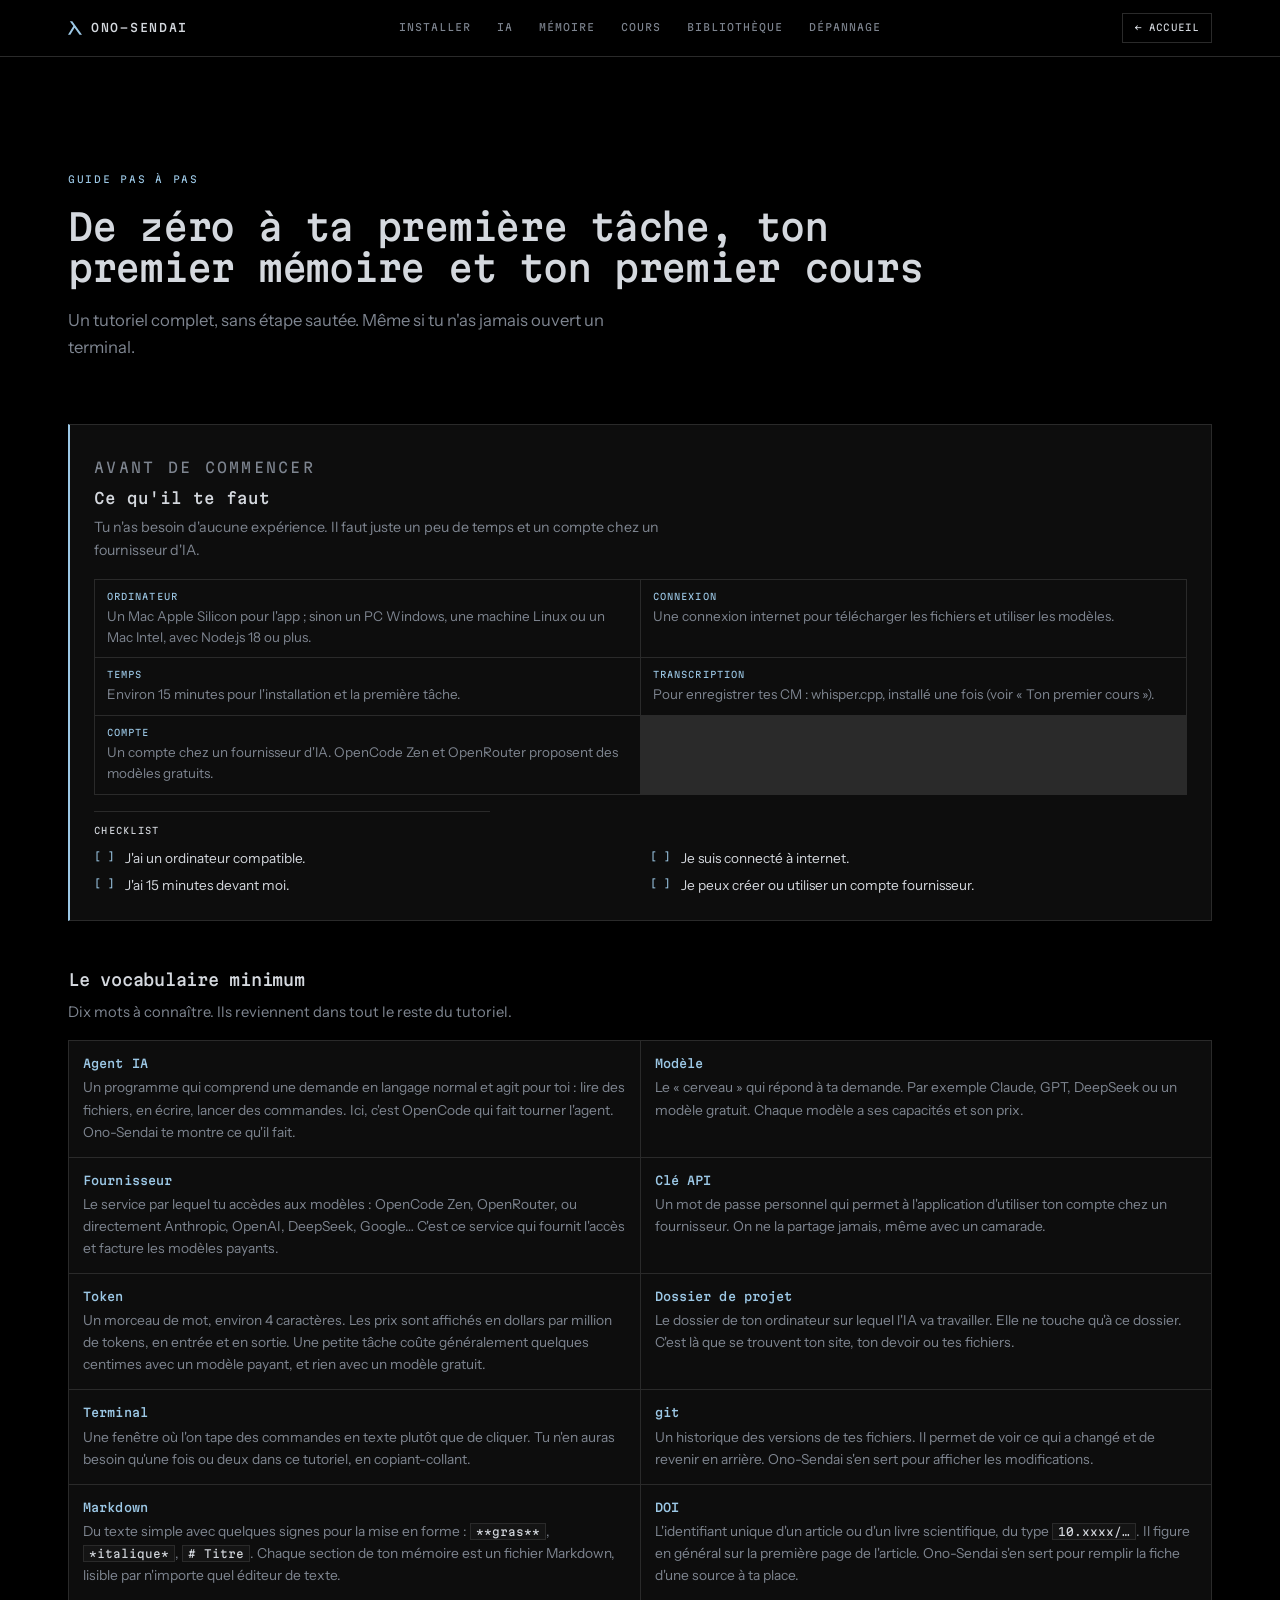
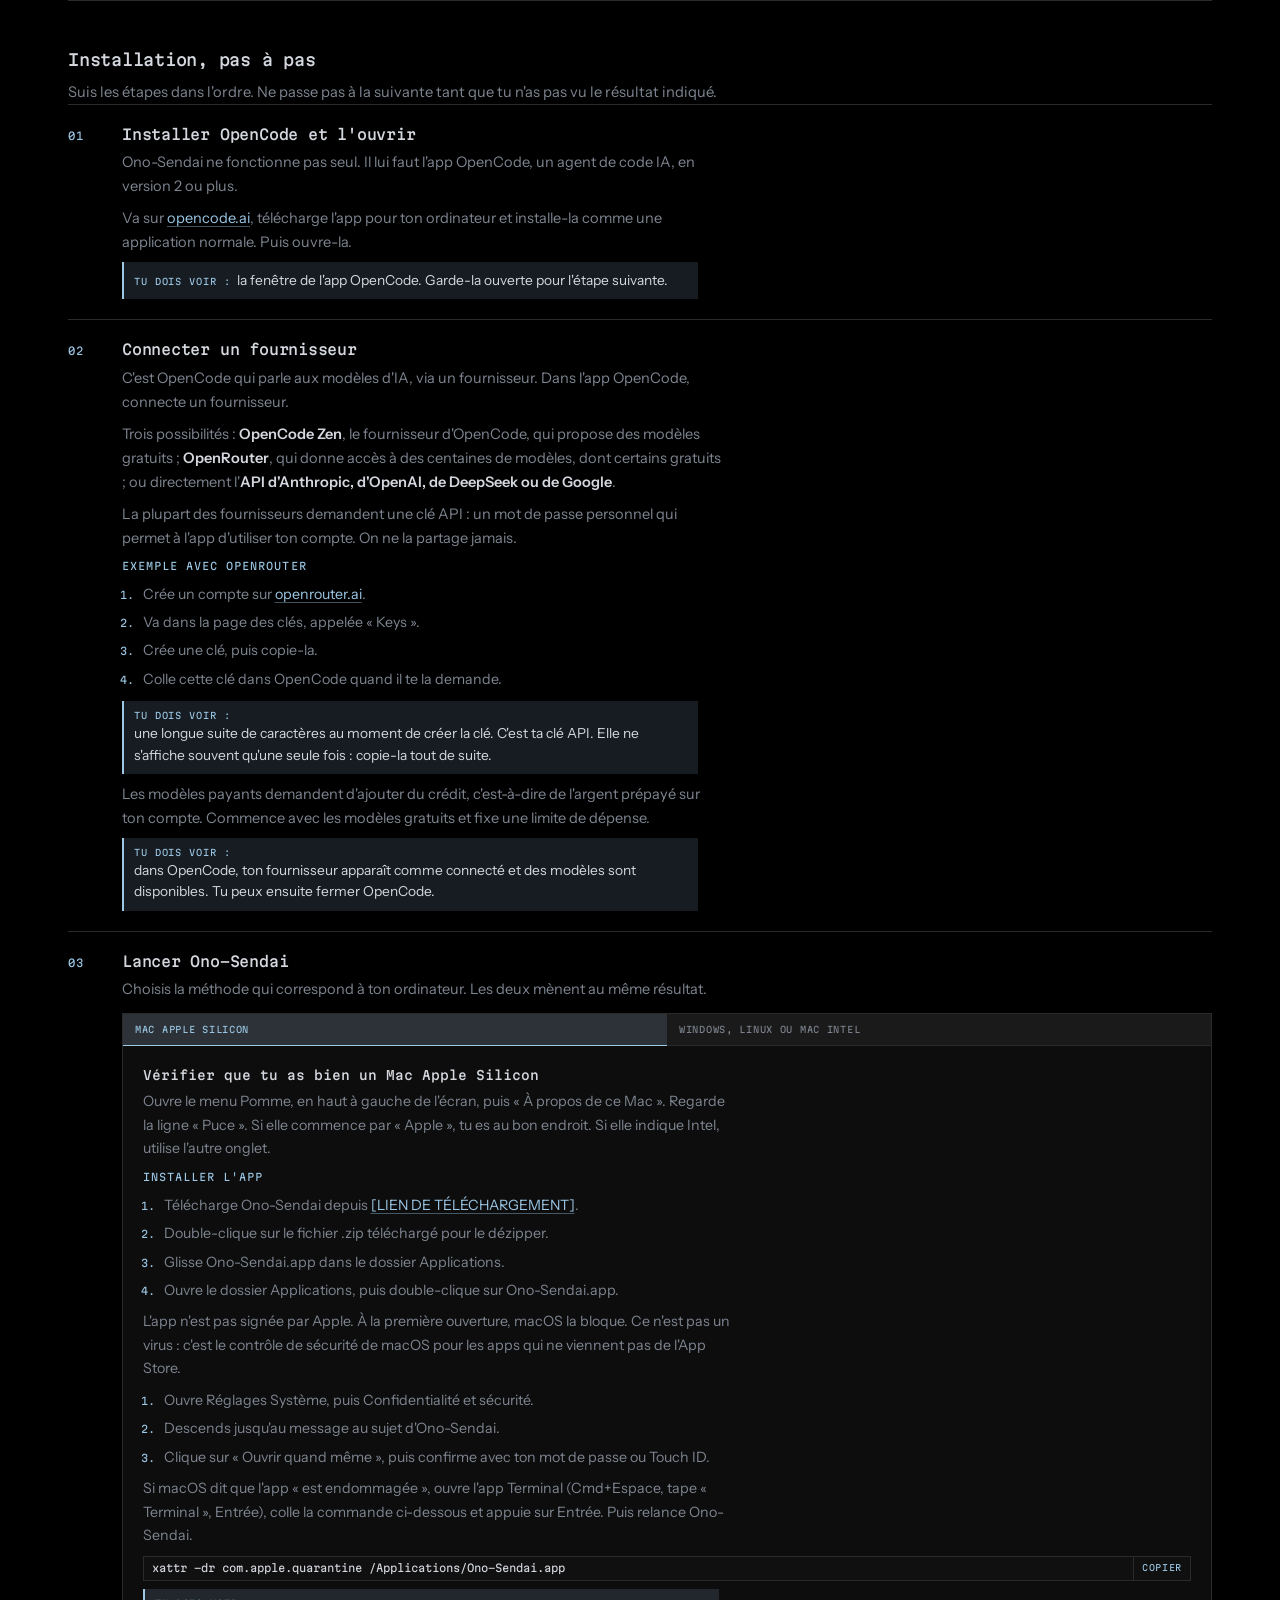
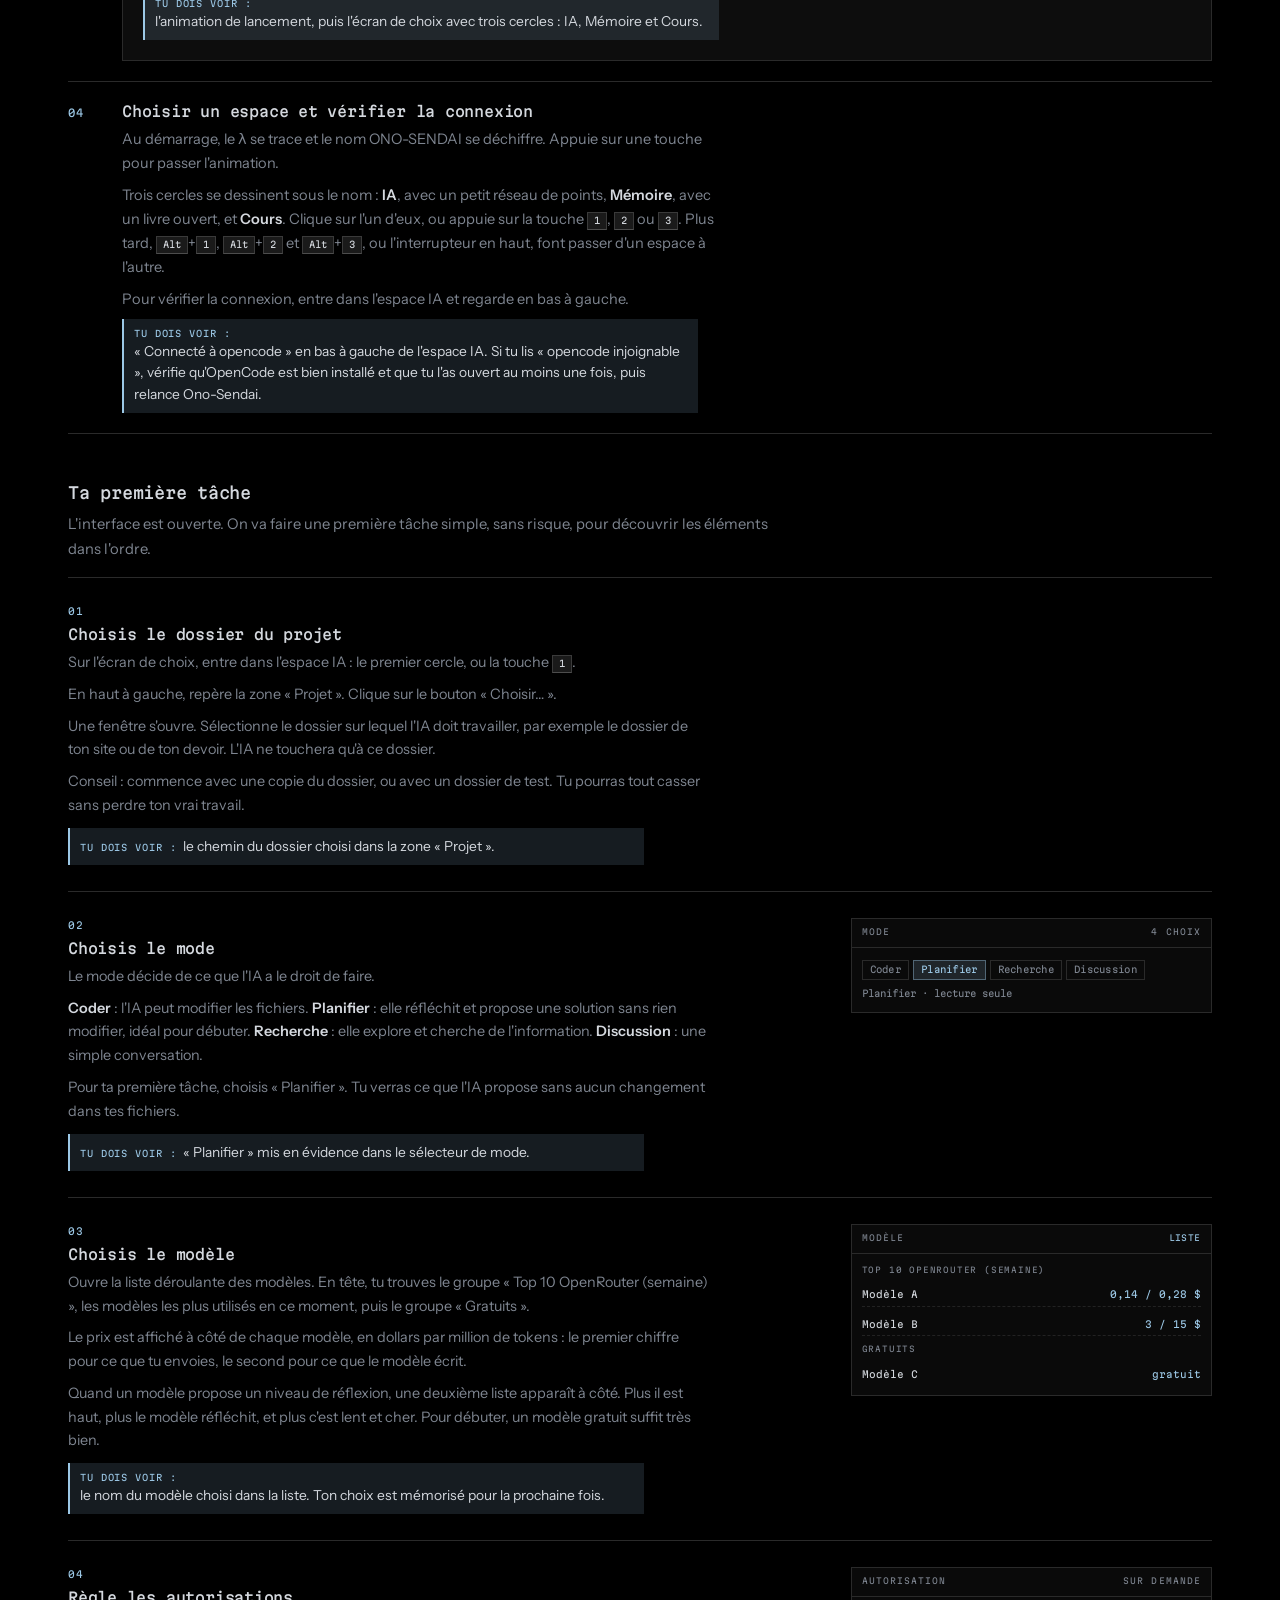
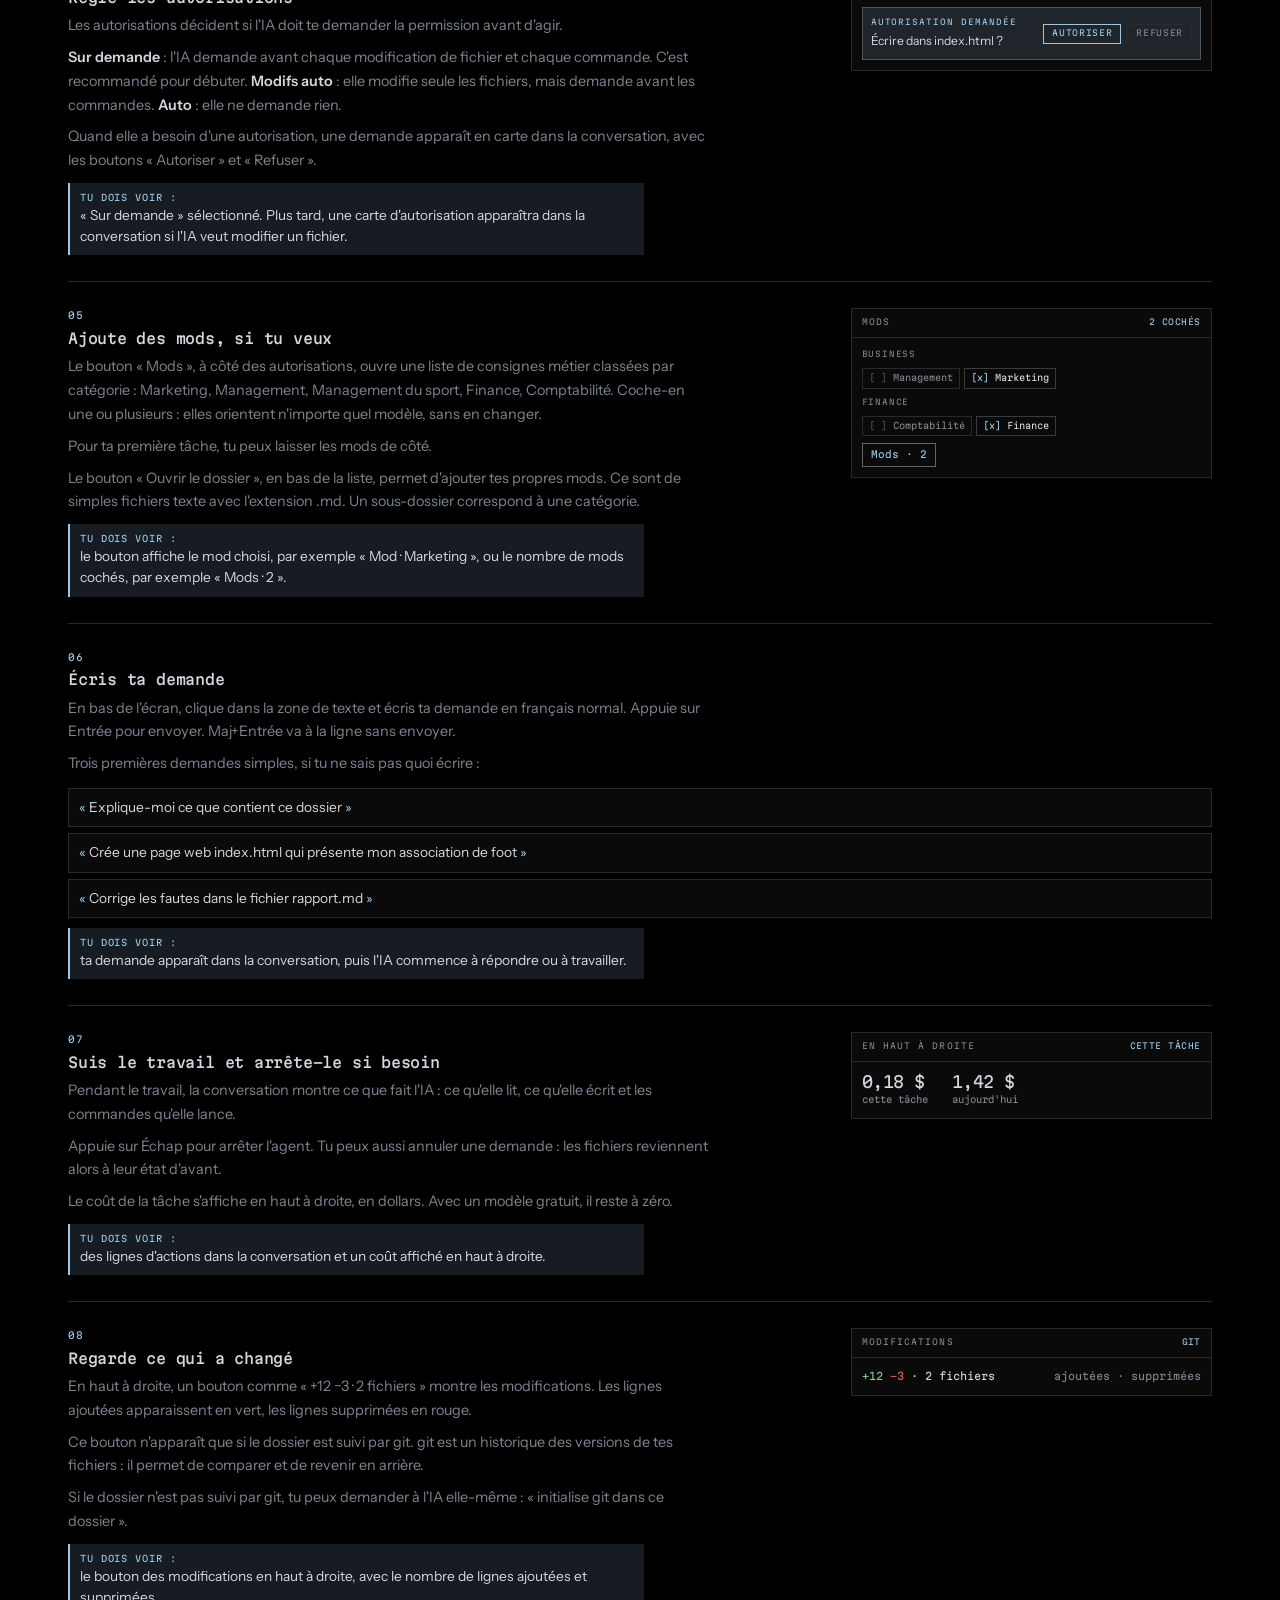
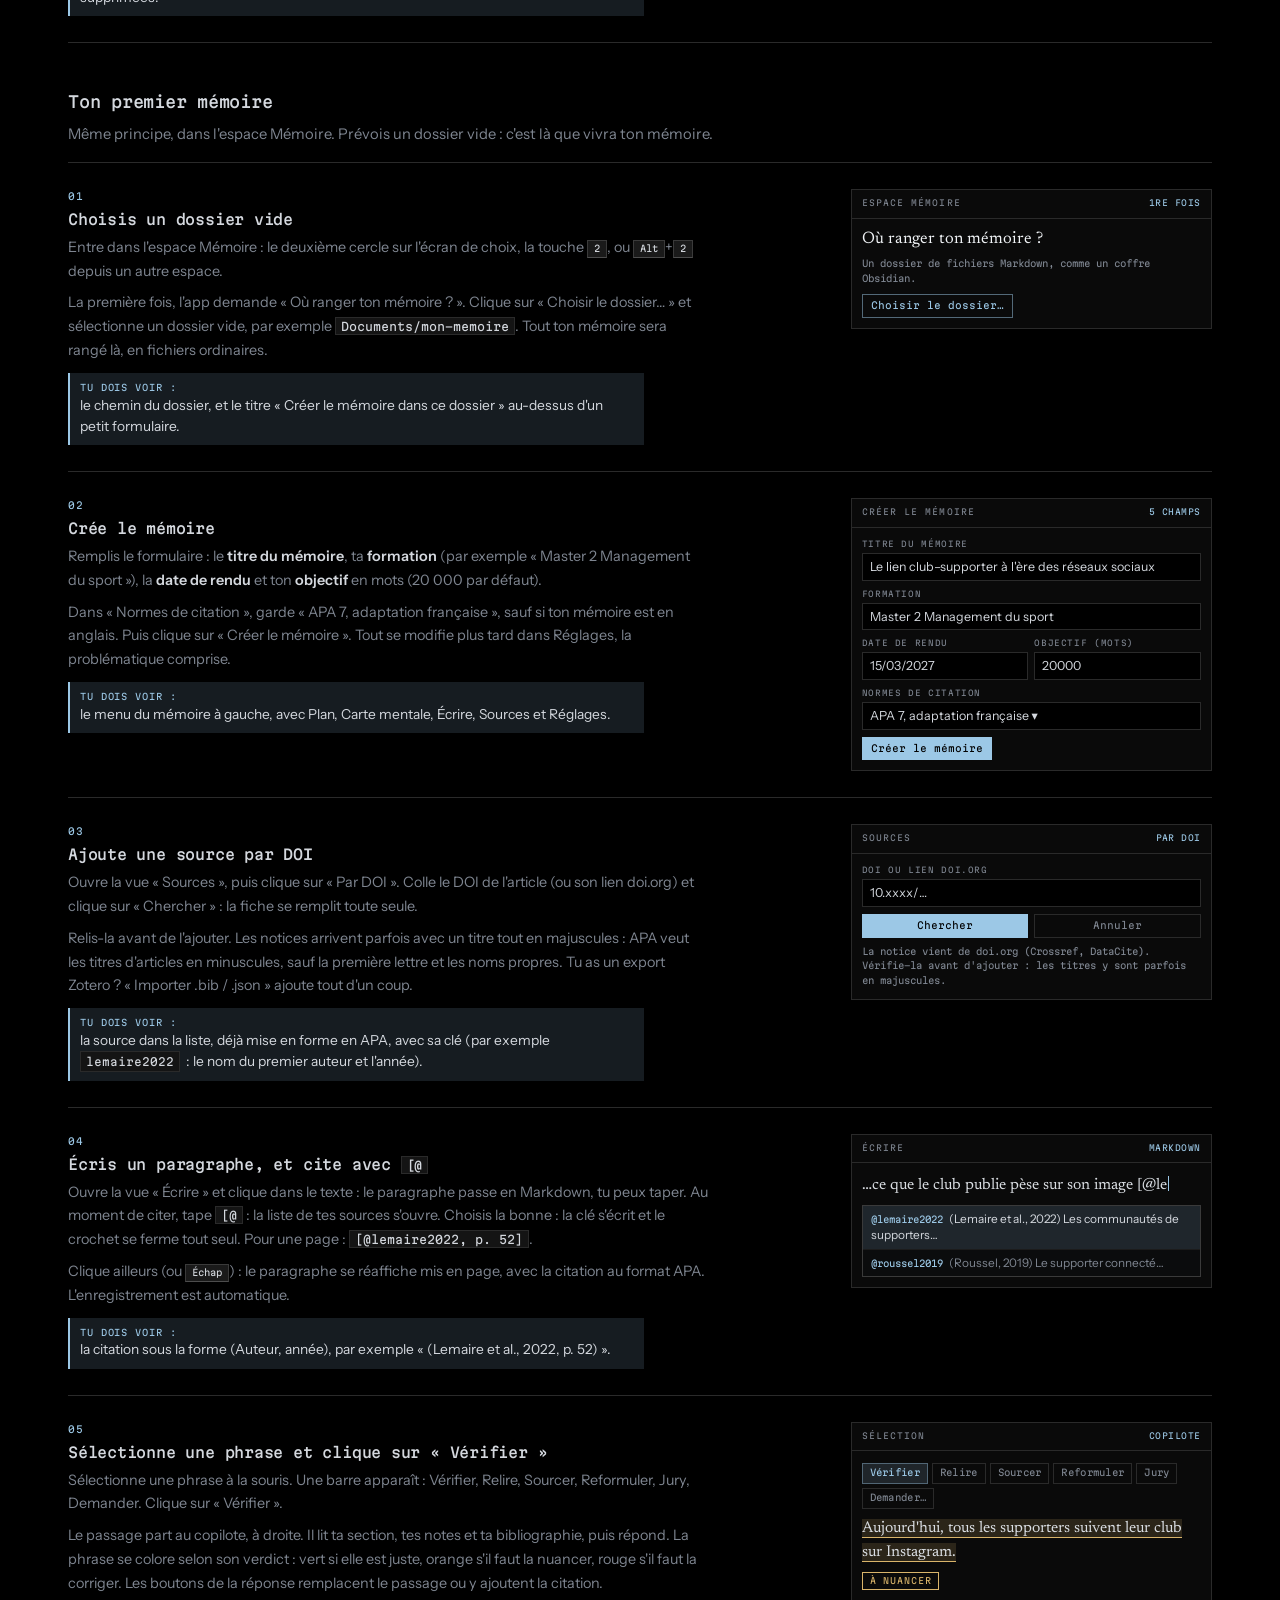
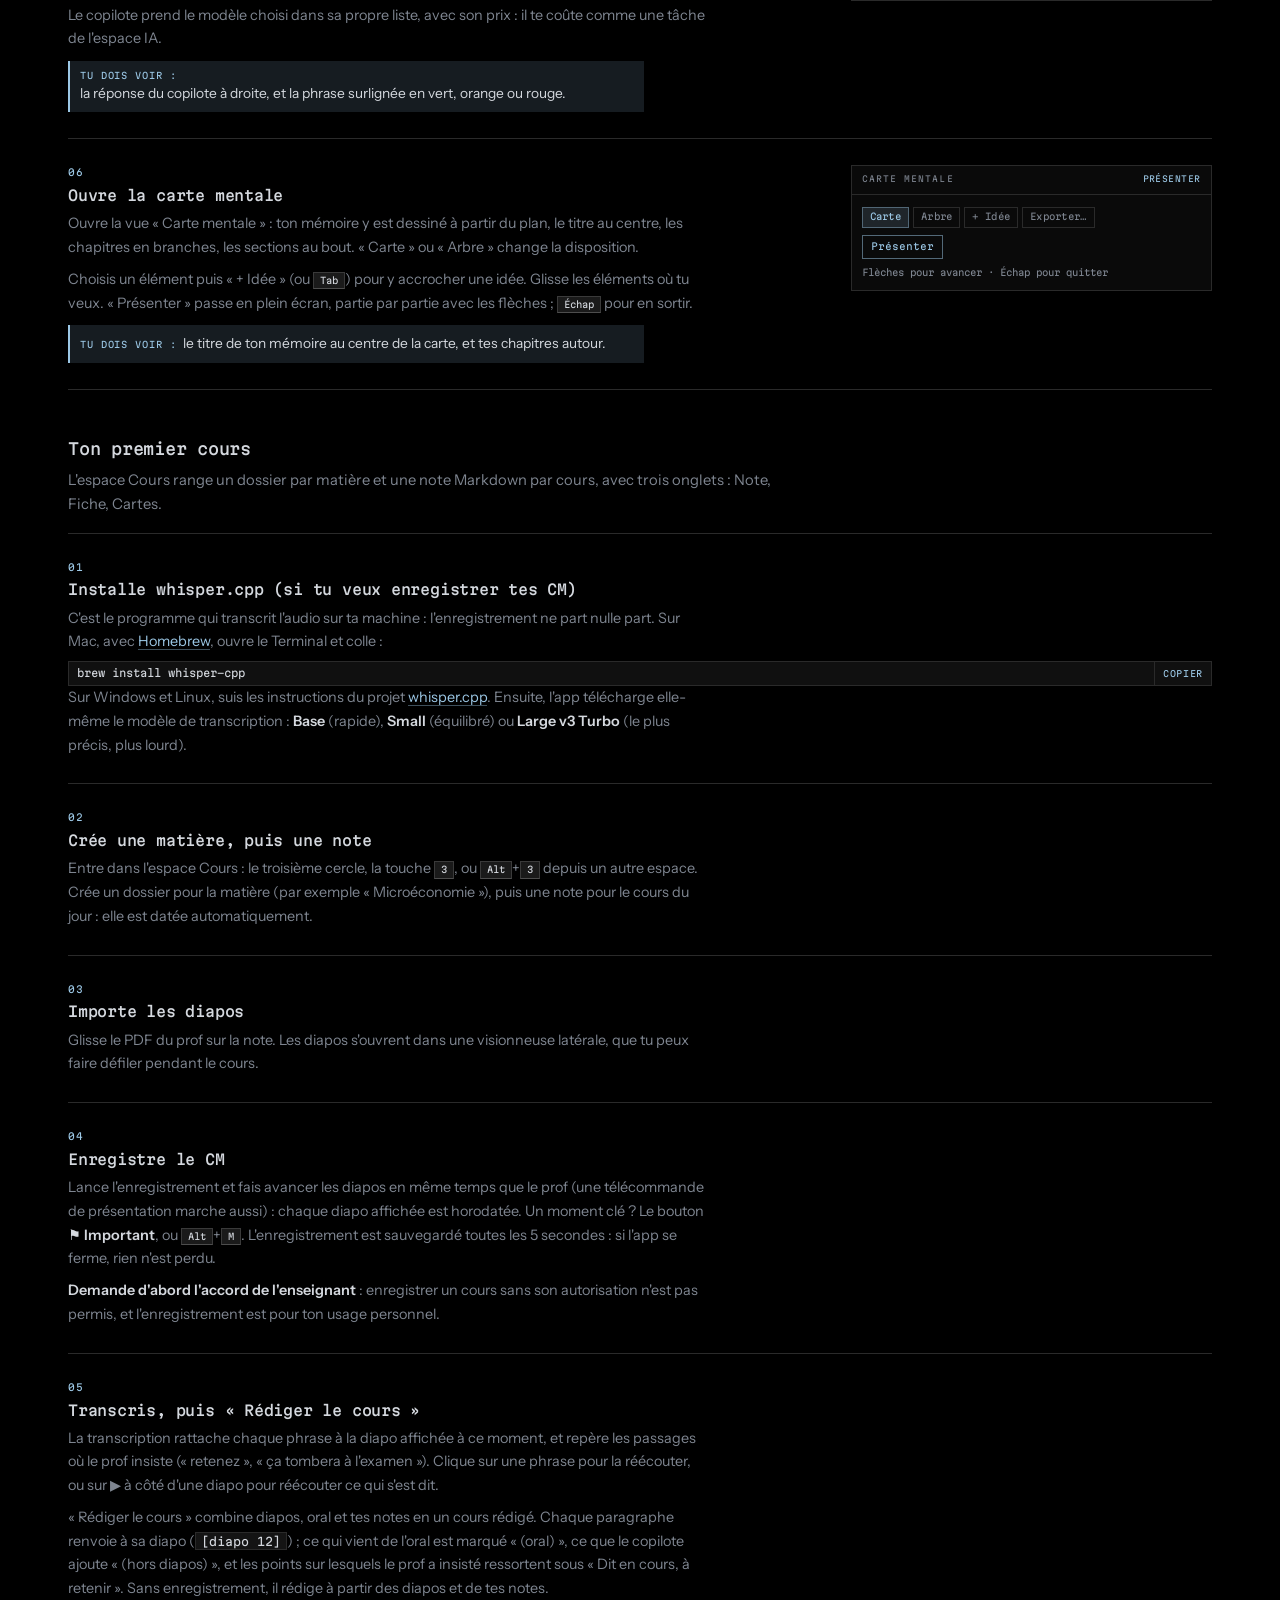
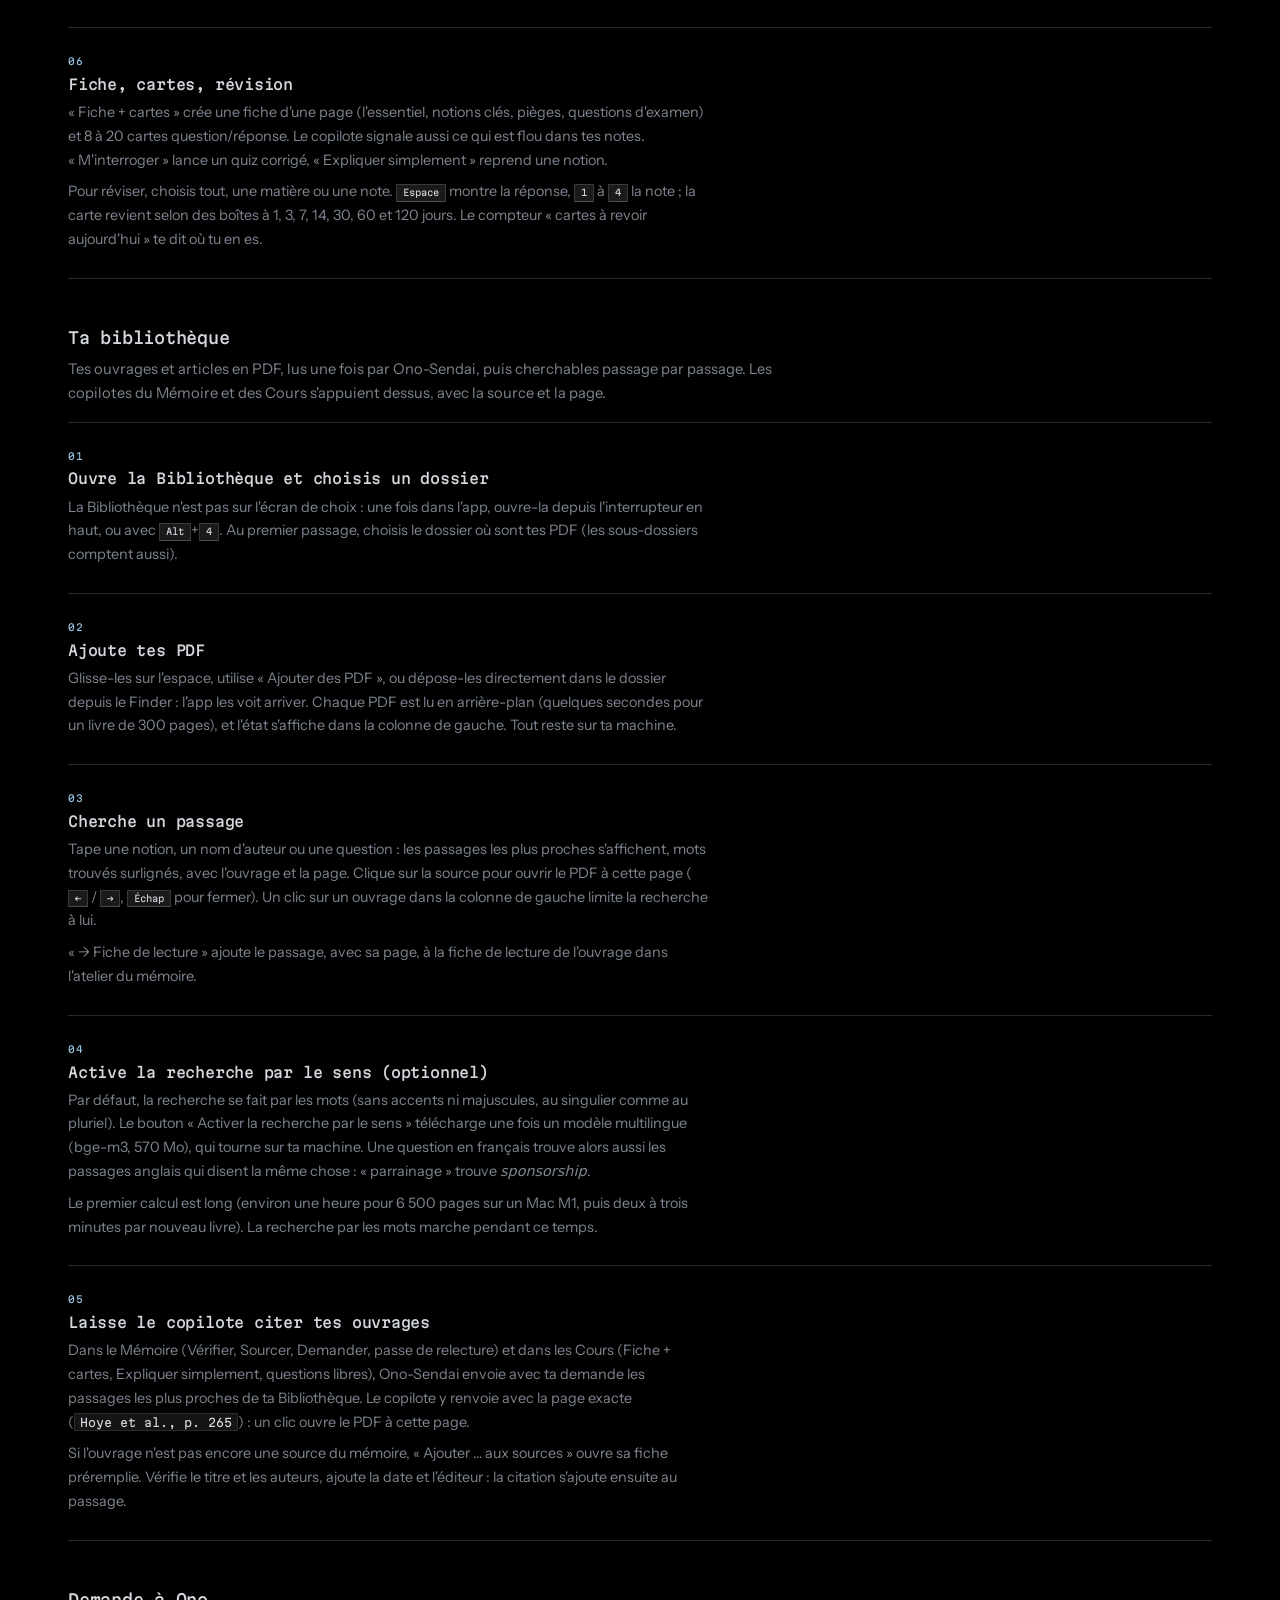
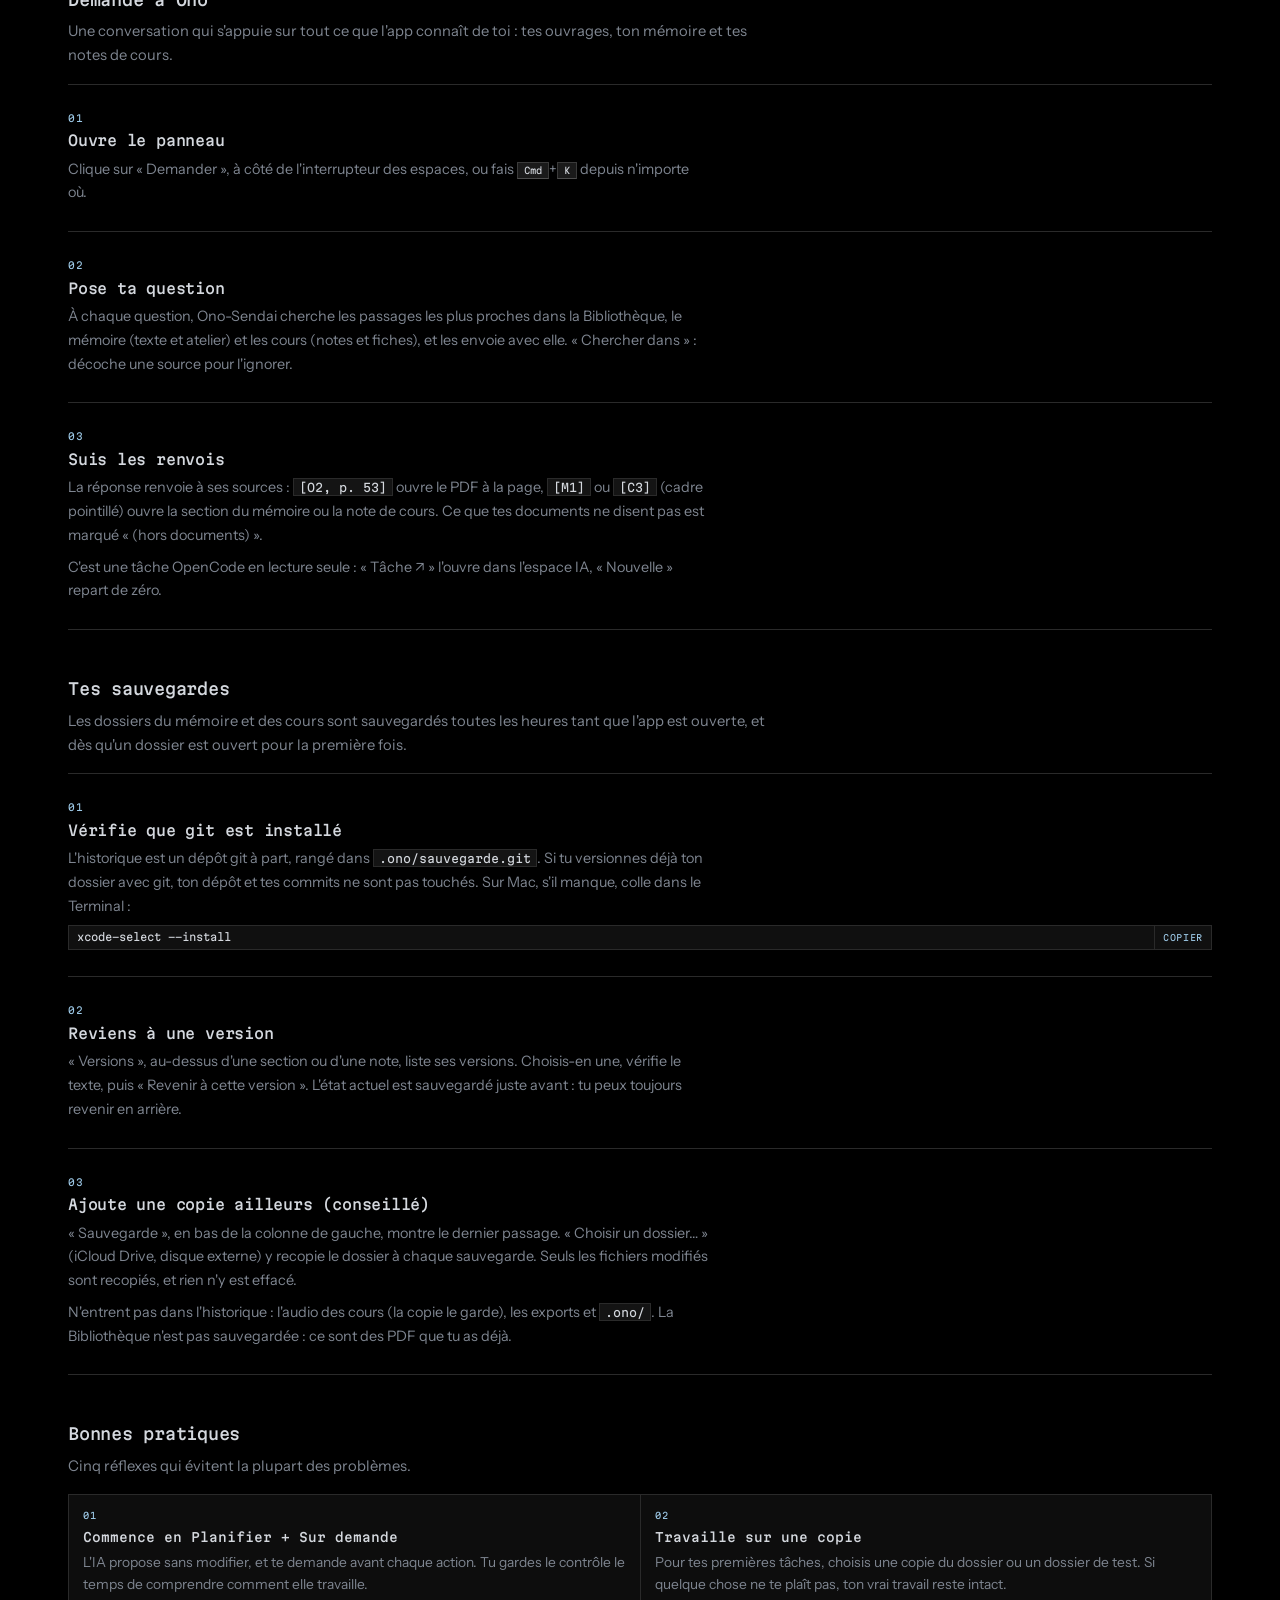
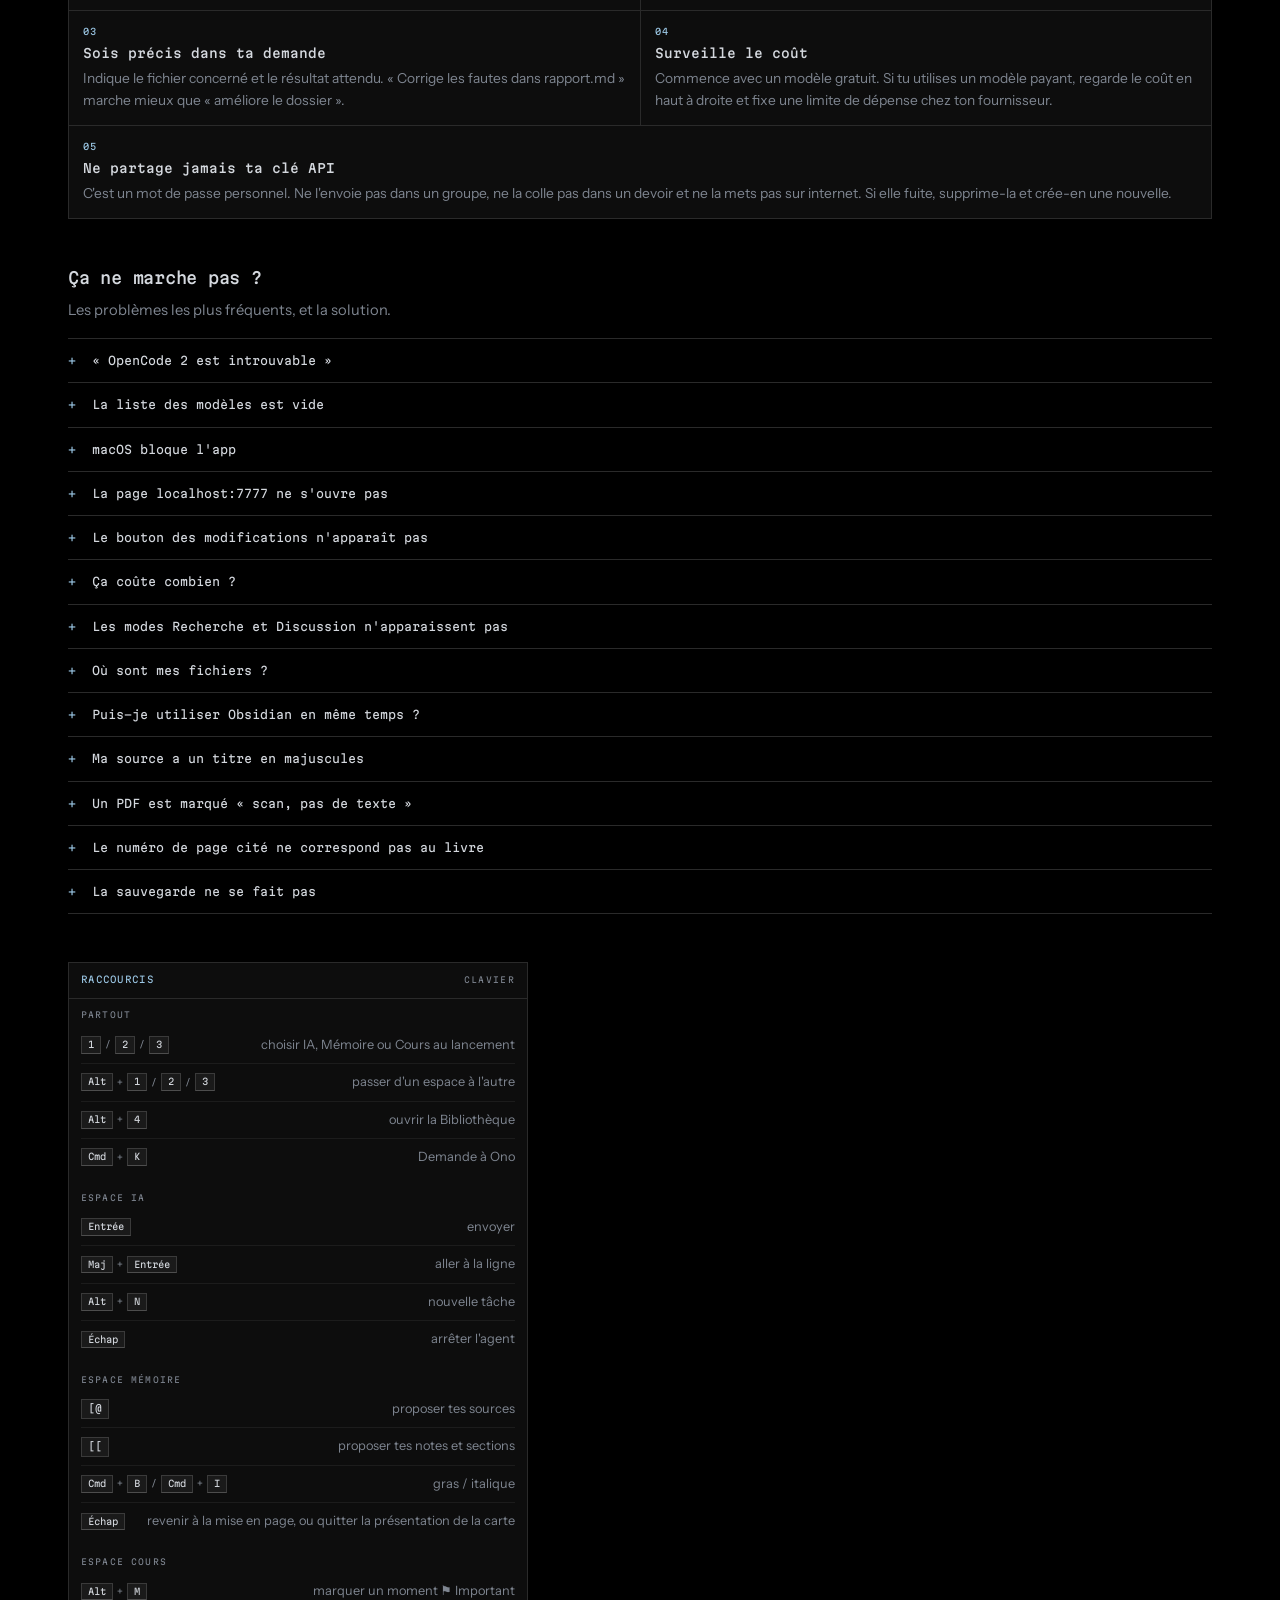
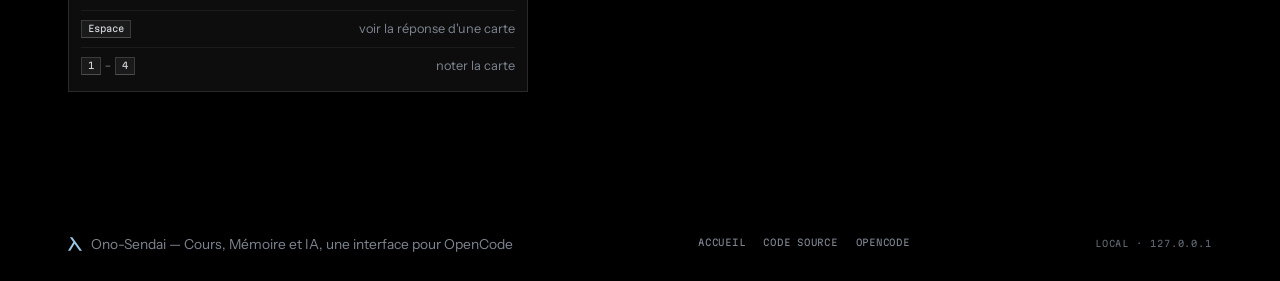
==== commit 1b4aee6b: "Landing v4 : Bibliothèque, Demande à Ono, sauvegarde, et une page plus aérée - Nouvelle section Bibl" ====
--- a/guide.html
+++ b/guide.html
@@ -36,6 +36,7 @@
       <a href="#premiere-tache">IA</a>
       <a href="#premier-memoire">Mémoire</a>
       <a href="#premier-cours">Cours</a>
+      <a href="#bibliotheque">Bibliothèque</a>
       <a href="#depannage">Dépannage</a>
     </nav>
     <a class="btn ghost sm header-cta" href="index.html">← Accueil</a>
@@ -575,6 +576,107 @@
         </li>
       </ol>
 
+      <h3 class="block-title" id="bibliotheque">Ta bibliothèque</h3>
+      <p class="block-intro">Tes ouvrages et articles en PDF, lus une fois par Ono-Sendai, puis cherchables passage par passage. Les copilotes du Mémoire et des Cours s'appuient dessus, avec la source et la page.</p>
+
+      <ol class="tutorial">
+        <li class="tut-step solo">
+          <div class="tut-copy">
+            <p class="tut-num">01</p>
+            <h3>Ouvre la Bibliothèque et choisis un dossier</h3>
+            <p>La Bibliothèque n'est pas sur l'écran de choix&nbsp;: une fois dans l'app, ouvre-la depuis l'interrupteur en haut, ou avec <kbd>Alt</kbd>+<kbd>4</kbd>. Au premier passage, choisis le dossier où sont tes PDF (les sous-dossiers comptent aussi).</p>
+          </div>
+        </li>
+        <li class="tut-step solo">
+          <div class="tut-copy">
+            <p class="tut-num">02</p>
+            <h3>Ajoute tes PDF</h3>
+            <p>Glisse-les sur l'espace, utilise «&nbsp;Ajouter des PDF&nbsp;», ou dépose-les directement dans le dossier depuis le Finder&nbsp;: l'app les voit arriver. Chaque PDF est lu en arrière-plan (quelques secondes pour un livre de 300 pages), et l'état s'affiche dans la colonne de gauche. Tout reste sur ta machine.</p>
+          </div>
+        </li>
+        <li class="tut-step solo">
+          <div class="tut-copy">
+            <p class="tut-num">03</p>
+            <h3>Cherche un passage</h3>
+            <p>Tape une notion, un nom d'auteur ou une question&nbsp;: les passages les plus proches s'affichent, mots trouvés surlignés, avec l'ouvrage et la page. Clique sur la source pour ouvrir le PDF à cette page (<kbd>←</kbd> / <kbd>→</kbd>, <kbd>Échap</kbd> pour fermer). Un clic sur un ouvrage dans la colonne de gauche limite la recherche à lui.</p>
+            <p>«&nbsp;→ Fiche de lecture&nbsp;» ajoute le passage, avec sa page, à la fiche de lecture de l'ouvrage dans l'atelier du mémoire.</p>
+          </div>
+        </li>
+        <li class="tut-step solo">
+          <div class="tut-copy">
+            <p class="tut-num">04</p>
+            <h3>Active la recherche par le sens (optionnel)</h3>
+            <p>Par défaut, la recherche se fait par les mots (sans accents ni majuscules, au singulier comme au pluriel). Le bouton «&nbsp;Activer la recherche par le sens&nbsp;» télécharge une fois un modèle multilingue (bge-m3, 570&nbsp;Mo), qui tourne sur ta machine. Une question en français trouve alors aussi les passages anglais qui disent la même chose&nbsp;: «&nbsp;parrainage&nbsp;» trouve <em>sponsorship</em>.</p>
+            <p>Le premier calcul est long (environ une heure pour 6&nbsp;500 pages sur un Mac M1, puis deux à trois minutes par nouveau livre). La recherche par les mots marche pendant ce temps.</p>
+          </div>
+        </li>
+        <li class="tut-step solo">
+          <div class="tut-copy">
+            <p class="tut-num">05</p>
+            <h3>Laisse le copilote citer tes ouvrages</h3>
+            <p>Dans le Mémoire (Vérifier, Sourcer, Demander, passe de relecture) et dans les Cours (Fiche + cartes, Expliquer simplement, questions libres), Ono-Sendai envoie avec ta demande les passages les plus proches de ta Bibliothèque. Le copilote y renvoie avec la page exacte (<span class="inline-code">Hoye et al., p. 265</span>)&nbsp;: un clic ouvre le PDF à cette page.</p>
+            <p>Si l'ouvrage n'est pas encore une source du mémoire, «&nbsp;Ajouter … aux sources&nbsp;» ouvre sa fiche préremplie. Vérifie le titre et les auteurs, ajoute la date et l'éditeur&nbsp;: la citation s'ajoute ensuite au passage.</p>
+          </div>
+        </li>
+      </ol>
+
+      <h3 class="block-title" id="demande">Demande à Ono</h3>
+      <p class="block-intro">Une conversation qui s'appuie sur tout ce que l'app connaît de toi&nbsp;: tes ouvrages, ton mémoire et tes notes de cours.</p>
+
+      <ol class="tutorial">
+        <li class="tut-step solo">
+          <div class="tut-copy">
+            <p class="tut-num">01</p>
+            <h3>Ouvre le panneau</h3>
+            <p>Clique sur «&nbsp;Demander&nbsp;», à côté de l'interrupteur des espaces, ou fais <kbd>Cmd</kbd>+<kbd>K</kbd> depuis n'importe où.</p>
+          </div>
+        </li>
+        <li class="tut-step solo">
+          <div class="tut-copy">
+            <p class="tut-num">02</p>
+            <h3>Pose ta question</h3>
+            <p>À chaque question, Ono-Sendai cherche les passages les plus proches dans la Bibliothèque, le mémoire (texte et atelier) et les cours (notes et fiches), et les envoie avec elle. «&nbsp;Chercher dans&nbsp;»&nbsp;: décoche une source pour l'ignorer.</p>
+          </div>
+        </li>
+        <li class="tut-step solo">
+          <div class="tut-copy">
+            <p class="tut-num">03</p>
+            <h3>Suis les renvois</h3>
+            <p>La réponse renvoie à ses sources&nbsp;: <span class="inline-code">[O2, p. 53]</span> ouvre le PDF à la page, <span class="inline-code">[M1]</span> ou <span class="inline-code">[C3]</span> (cadre pointillé) ouvre la section du mémoire ou la note de cours. Ce que tes documents ne disent pas est marqué «&nbsp;(hors documents)&nbsp;».</p>
+            <p>C'est une tâche OpenCode en lecture seule&nbsp;: «&nbsp;Tâche ↗&nbsp;» l'ouvre dans l'espace IA, «&nbsp;Nouvelle&nbsp;» repart de zéro.</p>
+          </div>
+        </li>
+      </ol>
+
+      <h3 class="block-title" id="sauvegarde">Tes sauvegardes</h3>
+      <p class="block-intro">Les dossiers du mémoire et des cours sont sauvegardés toutes les heures tant que l'app est ouverte, et dès qu'un dossier est ouvert pour la première fois.</p>
+
+      <ol class="tutorial">
+        <li class="tut-step solo">
+          <div class="tut-copy">
+            <p class="tut-num">01</p>
+            <h3>Vérifie que git est installé</h3>
+            <p>L'historique est un dépôt git à part, rangé dans <span class="inline-code">.ono/sauvegarde.git</span>. Si tu versionnes déjà ton dossier avec git, ton dépôt et tes commits ne sont pas touchés. Sur Mac, s'il manque, colle dans le Terminal&nbsp;:</p>
+            <span class="cmd wide"><code>xcode-select --install</code><button class="copy" type="button" data-copy="xcode-select --install" aria-label="Copier la commande xcode-select --install">copier</button></span>
+          </div>
+        </li>
+        <li class="tut-step solo">
+          <div class="tut-copy">
+            <p class="tut-num">02</p>
+            <h3>Reviens à une version</h3>
+            <p>«&nbsp;Versions&nbsp;», au-dessus d'une section ou d'une note, liste ses versions. Choisis-en une, vérifie le texte, puis «&nbsp;Revenir à cette version&nbsp;». L'état actuel est sauvegardé juste avant&nbsp;: tu peux toujours revenir en arrière.</p>
+          </div>
+        </li>
+        <li class="tut-step solo">
+          <div class="tut-copy">
+            <p class="tut-num">03</p>
+            <h3>Ajoute une copie ailleurs (conseillé)</h3>
+            <p>«&nbsp;Sauvegarde&nbsp;», en bas de la colonne de gauche, montre le dernier passage. «&nbsp;Choisir un dossier…&nbsp;» (iCloud Drive, disque externe) y recopie le dossier à chaque sauvegarde. Seuls les fichiers modifiés sont recopiés, et rien n'y est effacé.</p>
+            <p>N'entrent pas dans l'historique&nbsp;: l'audio des cours (la copie le garde), les exports et <span class="inline-code">.ono/</span>. La Bibliothèque n'est pas sauvegardée&nbsp;: ce sont des PDF que tu as déjà.</p>
+          </div>
+        </li>
+      </ol>
+
       <h3 class="block-title">Bonnes pratiques</h3>
       <p class="block-intro">Cinq réflexes qui évitent la plupart des problèmes.</p>
       <ul class="practices">
@@ -638,7 +740,7 @@
         </details>
         <details>
           <summary>Où sont mes fichiers ?</summary>
-          <div class="faq-a">Dans l'espace IA, l'agent travaille dans le dossier de projet que tu as choisi, et nulle part ailleurs. Ton mémoire, lui, est dans le dossier choisi au premier passage dans l'espace Mémoire : un fichier Markdown par section dans <span class="inline-code">manuscrit/</span>, tes notes dans <span class="inline-code">atelier/</span>, ta bibliographie dans <span class="inline-code">sources/bibliotheque.json</span>. Ce que tu supprimes depuis l'app est rangé dans <span class="inline-code">.ono/corbeille/</span>. Pas de cloud : les fichiers restent sur ta machine. Seul ce que tu demandes à l'IA part chez le fournisseur du modèle choisi.</div>
+          <div class="faq-a">Dans l'espace IA, l'agent travaille dans le dossier de projet que tu as choisi, et nulle part ailleurs. Ton mémoire, lui, est dans le dossier choisi au premier passage dans l'espace Mémoire : un fichier Markdown par section dans <span class="inline-code">manuscrit/</span>, tes notes dans <span class="inline-code">atelier/</span>, ta bibliographie dans <span class="inline-code">sources/bibliotheque.json</span>. Ce que tu supprimes depuis l'app est rangé dans <span class="inline-code">.ono/corbeille/</span>. Tes ouvrages restent dans le dossier de la Bibliothèque, avec leur index dans <span class="inline-code">.ono/index/</span>. Pas de cloud : les fichiers restent sur ta machine. Seul ce que tu demandes à l'IA part chez le fournisseur du modèle choisi.</div>
         </details>
         <details>
           <summary>Puis-je utiliser Obsidian en même temps ?</summary>
@@ -647,6 +749,18 @@
         <details>
           <summary>Ma source a un titre en majuscules</summary>
           <div class="faq-a">La notice venue de doi.org est parfois écrite tout en majuscules. APA 7 veut les titres d'articles en minuscules, sauf la première lettre et les noms propres : aucun outil ne peut deviner les noms propres à ta place. Ouvre la source dans la vue « Sources » et corrige le titre dans la fiche ; la bibliographie se met à jour.</div>
+        </details>
+        <details>
+          <summary>Un PDF est marqué « scan, pas de texte »</summary>
+          <div class="faq-a">Le PDF est fait d'images de pages, sans texte sélectionnable. La lecture des scans (OCR) n'est pas encore prise en charge : cherche une version numérique de l'ouvrage, ou passe-le dans un outil d'OCR avant de l'ajouter.</div>
+        </details>
+        <details>
+          <summary>Le numéro de page cité ne correspond pas au livre</summary>
+          <div class="faq-a">Quand le PDF donne la numérotation imprimée, c'est elle qui est citée. Sinon, c'est le numéro de page du PDF : un article de revue qui commence p. 113 sera cité p. 1. Vérifie la page avant de la reporter dans ta citation.</div>
+        </details>
+        <details>
+          <summary>La sauvegarde ne se fait pas</summary>
+          <div class="faq-a">L'historique a besoin de git. Sur Mac, lance <span class="inline-code">xcode-select --install</span> dans le Terminal, puis relance Ono-Sendai. Les réglages de la sauvegarde sont dans <span class="inline-code">~/.ono-sendai/sauvegarde.json</span>.</div>
         </details>
       </div>
 
@@ -664,6 +778,14 @@
           <div class="sc-row">
             <dt><kbd>Alt</kbd><span class="sc-plus">+</span><kbd>1</kbd><span class="sc-plus">/</span><kbd>2</kbd><span class="sc-plus">/</span><kbd>3</kbd></dt>
             <dd>passer d'un espace à l'autre</dd>
+          </div>
+          <div class="sc-row">
+            <dt><kbd>Alt</kbd><span class="sc-plus">+</span><kbd>4</kbd></dt>
+            <dd>ouvrir la Bibliothèque</dd>
+          </div>
+          <div class="sc-row">
+            <dt><kbd>Cmd</kbd><span class="sc-plus">+</span><kbd>K</kbd></dt>
+            <dd>Demande à Ono</dd>
           </div>
         </dl>
         <p class="sc-group">Espace IA</p>
--- a/assets/site.css
+++ b/assets/site.css
@@ -2445,3 +2445,63 @@
   text-wrap:balance;
 }
 .guide .block-title{scroll-margin-top:70px}
+
+/* ---------- v4 : plus d'air ---------- */
+.section{padding-block:clamp(80px,9vw,128px);border-bottom:0}
+.section + .section{border-top:1px solid #141414}
+.section-head{flex-direction:column;align-items:flex-start;gap:18px;margin-bottom:clamp(40px,5vw,72px)}
+.section h2{max-width:28ch;font-size:clamp(1.75rem,4vw,3rem);line-height:1.1}
+.section-note{max-width:52ch;text-align:left;font-size:clamp(1rem,1.3vw,1.12rem)}
+.eyebrow{margin-bottom:18px}
+.sub-head{margin:clamp(72px,8vw,112px) 0 clamp(20px,2.4vw,32px)}
+.legend{margin-top:16px}
+
+.space{gap:22px;padding:clamp(26px,3.4vw,44px)}
+.space-lede{font-size:clamp(1.02rem,1.3vw,1.12rem);color:#e4e7eb;max-width:30ch}
+.ia-cell{gap:10px;padding:clamp(20px,2.4vw,30px)}
+.ia-cell .f-title{font-size:.92rem}
+.ia-cell .f-desc{font-size:.92rem}
+.fact,.rule{padding:clamp(22px,2.6vw,32px)}
+
+/* le problème : une ligne d'outils barrés, une réponse */
+.section-problem{text-align:center}
+.section-problem h2{margin-inline:auto}
+.strip{display:flex;flex-wrap:wrap;justify-content:center;gap:12px;max-width:880px;margin:clamp(40px,5vw,64px) auto 0;padding:0}
+.strip li{position:relative;padding:10px 16px;border:1px solid var(--line);list-style:none;font-family:var(--mono);font-size:clamp(.72rem,1vw,.84rem);color:var(--muted);background:var(--surface)}
+.strip li::after{content:"";position:absolute;left:10px;right:10px;top:50%;height:1px;background:var(--red);transform:scaleX(0);transform-origin:left;transition:transform .5s cubic-bezier(.2,.7,.2,1)}
+.js .strip.in li::after{transform:scaleX(1)}
+.strip li:nth-child(2)::after{transition-delay:.12s}
+.strip li:nth-child(3)::after{transition-delay:.24s}
+.strip li:nth-child(4)::after{transition-delay:.36s}
+.strip li:nth-child(5)::after{transition-delay:.48s}
+.strip li:nth-child(6)::after{transition-delay:.6s}
+.big-answer{margin-top:clamp(48px,6vw,80px);font-family:var(--mono);font-weight:500;font-size:clamp(1.2rem,2.6vw,1.9rem);line-height:1.3;letter-spacing:-.03em;color:#f1f4f7}
+.big-answer span{display:inline-block;margin-top:10px;font-family:var(--sans);font-weight:400;font-size:clamp(1rem,1.4vw,1.15rem);letter-spacing:0;color:var(--muted)}
+.big-answer em{font-style:normal;color:var(--accent)}
+
+/* bibliothèque et « Demande à Ono » */
+.ask{display:grid;grid-template-columns:minmax(0,1.35fr) minmax(0,1fr);gap:1px;background:var(--line);border:1px solid var(--line)}
+.ask-panel{display:flex;flex-direction:column;gap:18px;padding:clamp(22px,3vw,36px);background:linear-gradient(180deg,#0a0d10,var(--surface))}
+.ask-top{display:flex;justify-content:space-between;align-items:center}
+.ask-k{font-family:var(--mono);font-size:.6rem;letter-spacing:.16em;text-transform:uppercase;color:var(--accent)}
+.ask-q{font-family:var(--mono);font-size:clamp(.9rem,1.3vw,1.05rem);color:#f1f4f7;padding-bottom:16px;border-bottom:1px solid var(--line)}
+.ask-in{display:flex;flex-wrap:wrap;align-items:center;gap:6px;font-family:var(--mono);font-size:.56rem;color:var(--muted)}
+.ask-a{font-family:var(--serif);font-size:clamp(1.02rem,1.4vw,1.15rem);line-height:1.65;color:#d9dde2}
+.ref-o,.ref-d{display:inline-block;padding:0 5px;font-family:var(--mono);font-size:.62rem;line-height:1.7;vertical-align:.12em;color:var(--accent);border:1px solid rgba(156,200,230,.45)}
+.ref-d{border-style:dashed}
+.ask-hits{display:flex;flex-direction:column;margin:0;padding:0;background:var(--surface)}
+.ask-hits li{display:flex;flex-direction:column;gap:6px;padding:clamp(16px,2vw,24px);list-style:none;border-bottom:1px solid var(--line)}
+.ask-hits li:last-child{border-bottom:0}
+.hit-src{font-family:var(--mono);font-size:.6rem;color:var(--muted)}
+.hit-src i{margin-left:6px;padding:0 4px;font-style:normal;color:var(--violet);border:1px solid rgba(201,160,220,.45)}
+.hit-txt{font-size:.92rem;color:var(--text)}
+.hit-txt mark{background:var(--accent-dim);color:#f1f4f7}
+.trio-facts{display:grid;grid-template-columns:repeat(3,minmax(0,1fr));gap:clamp(24px,4vw,56px);margin-top:clamp(56px,7vw,96px)}
+.trio-facts h3{margin-bottom:8px;font-family:var(--mono);font-size:.92rem;font-weight:500;color:#f1f4f7}
+.trio-facts p{color:var(--muted)}
+.trio-facts em{color:var(--text)}
+
+@media (max-width:860px){
+  .ask{grid-template-columns:minmax(0,1fr)}
+  .trio-facts{grid-template-columns:minmax(0,1fr);gap:28px}
+}
